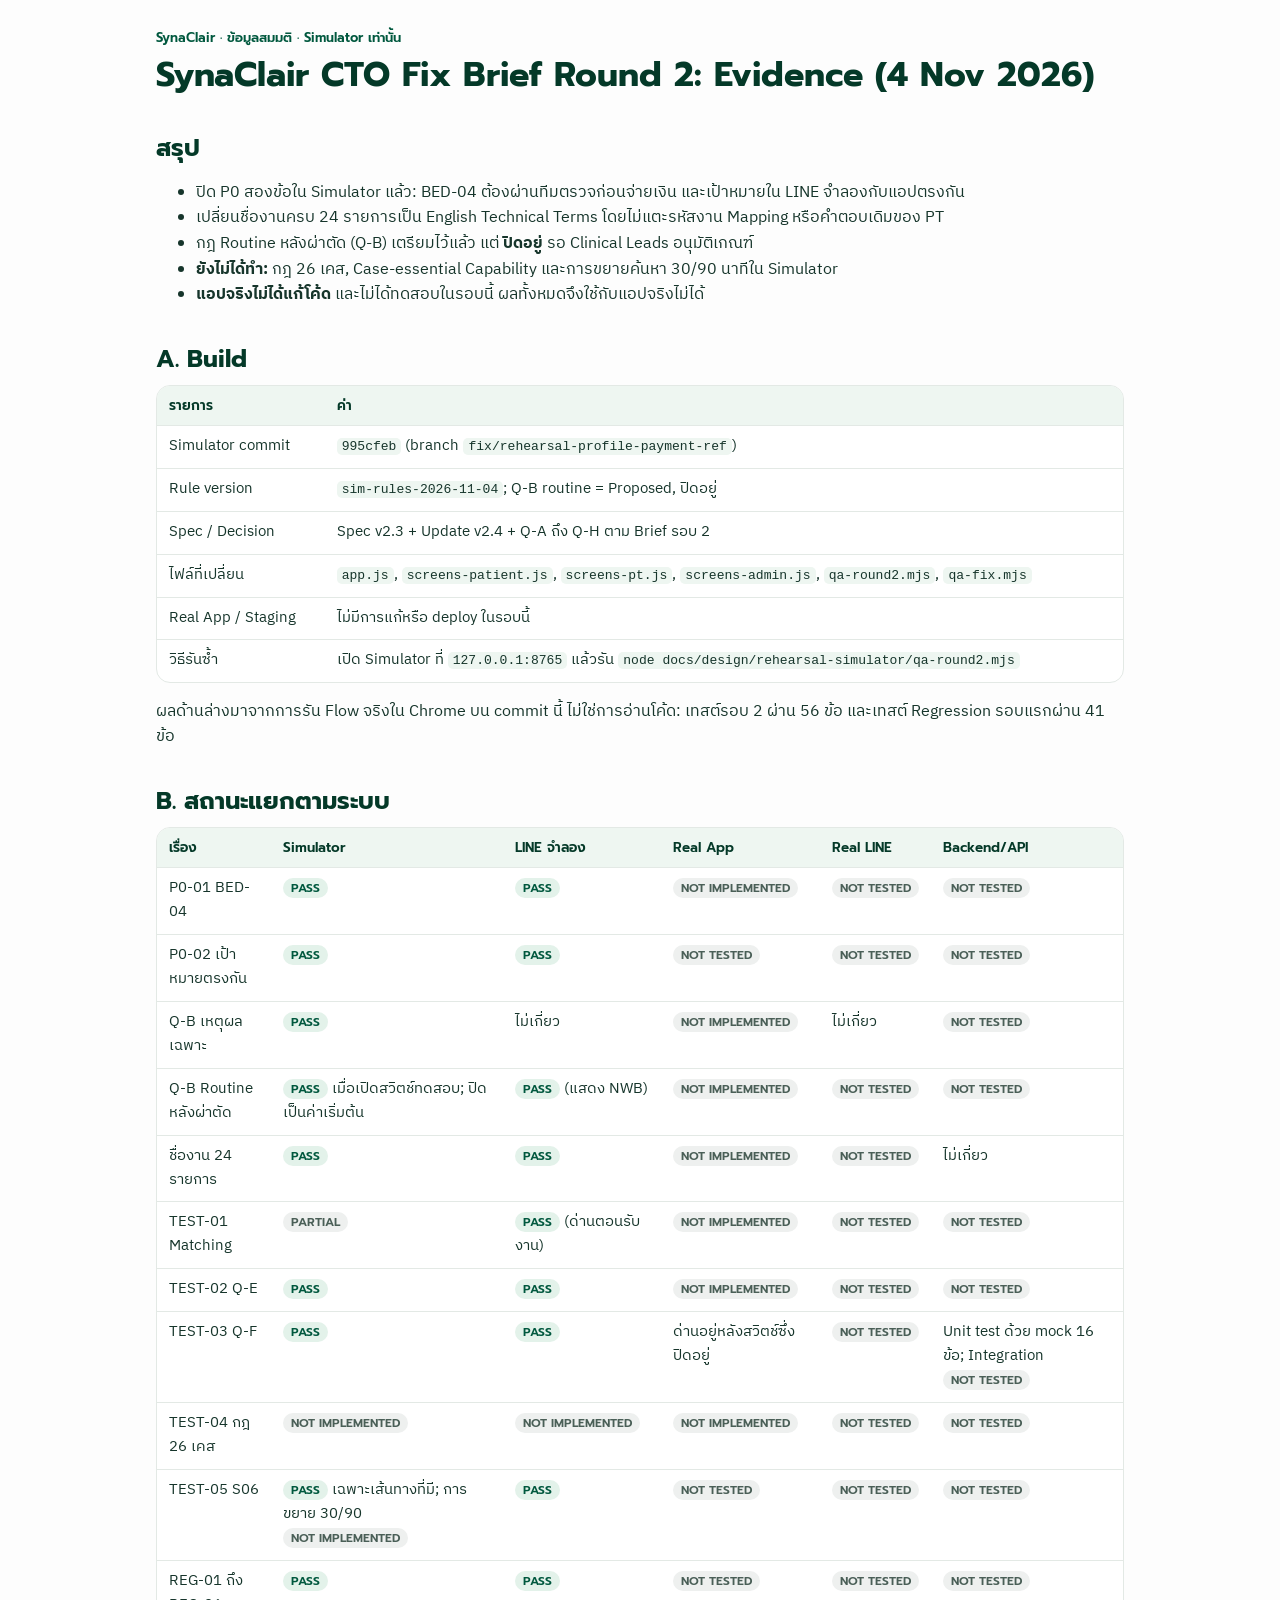
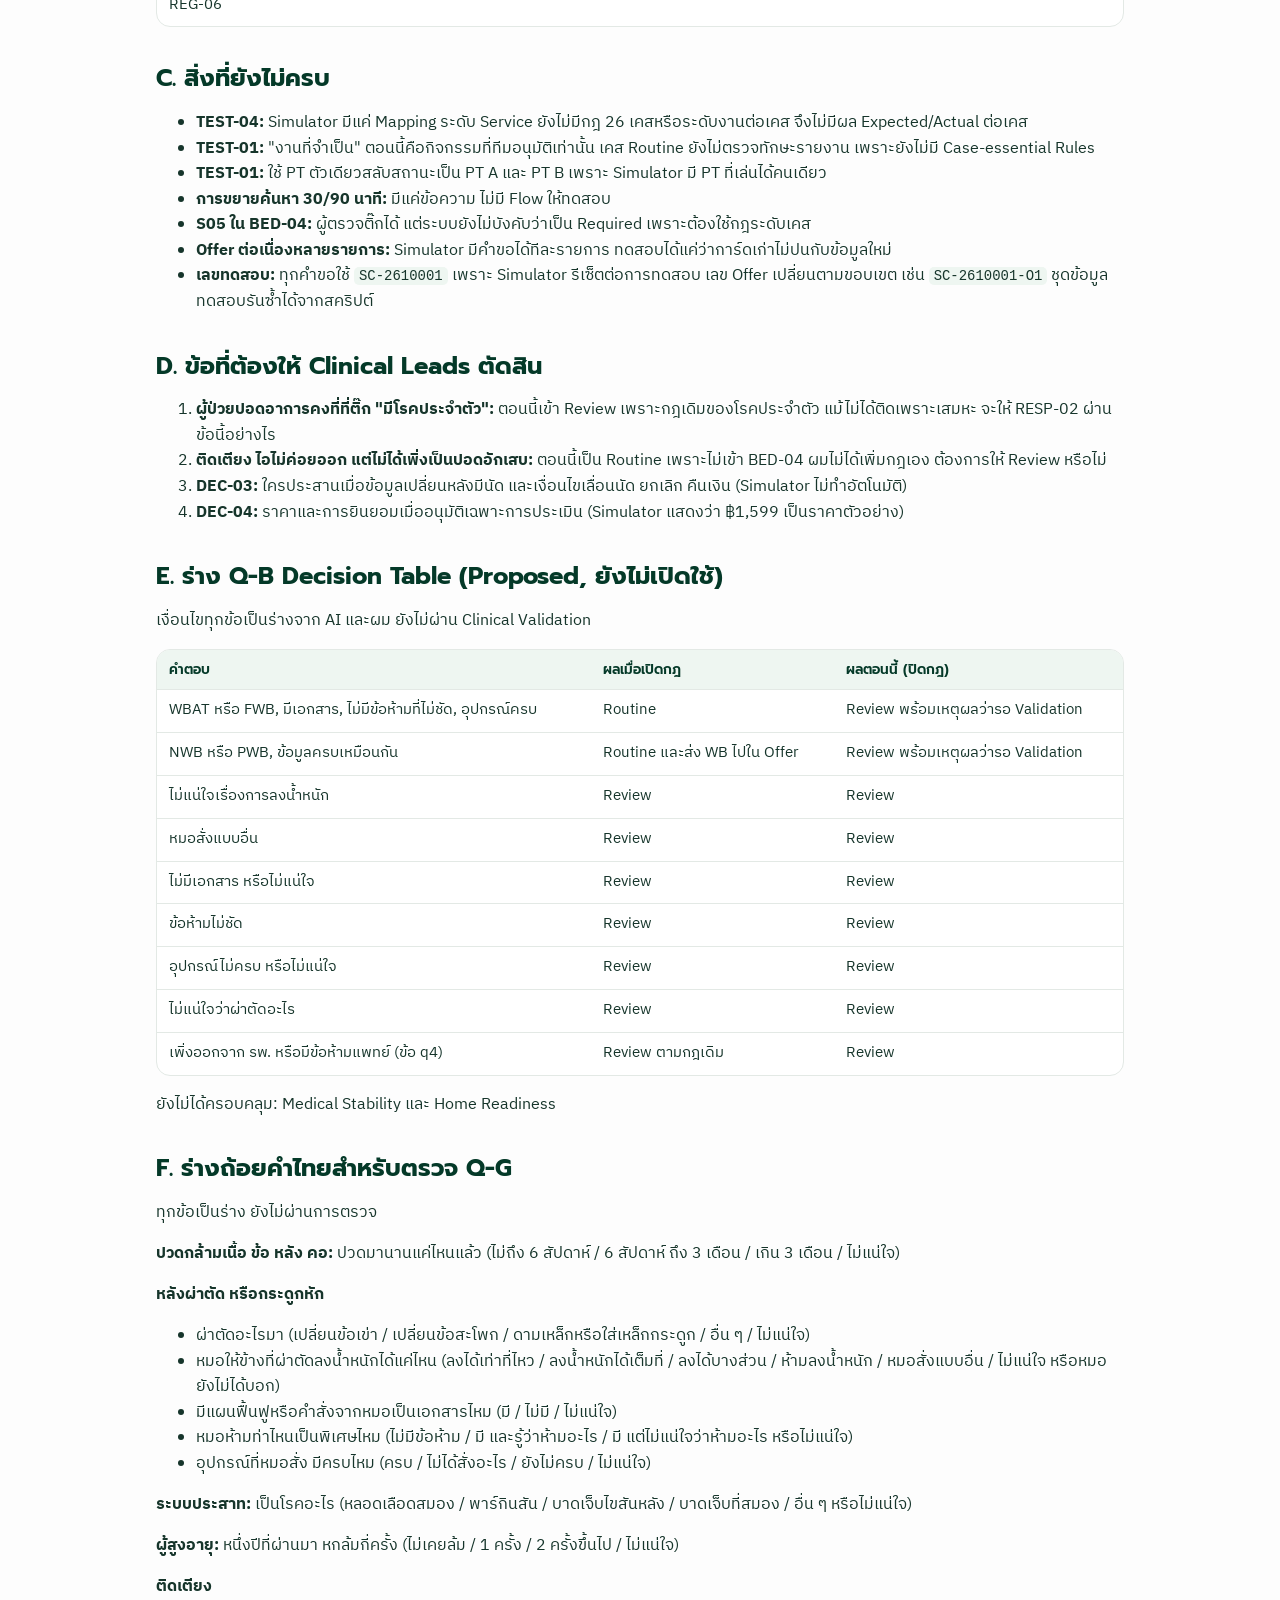
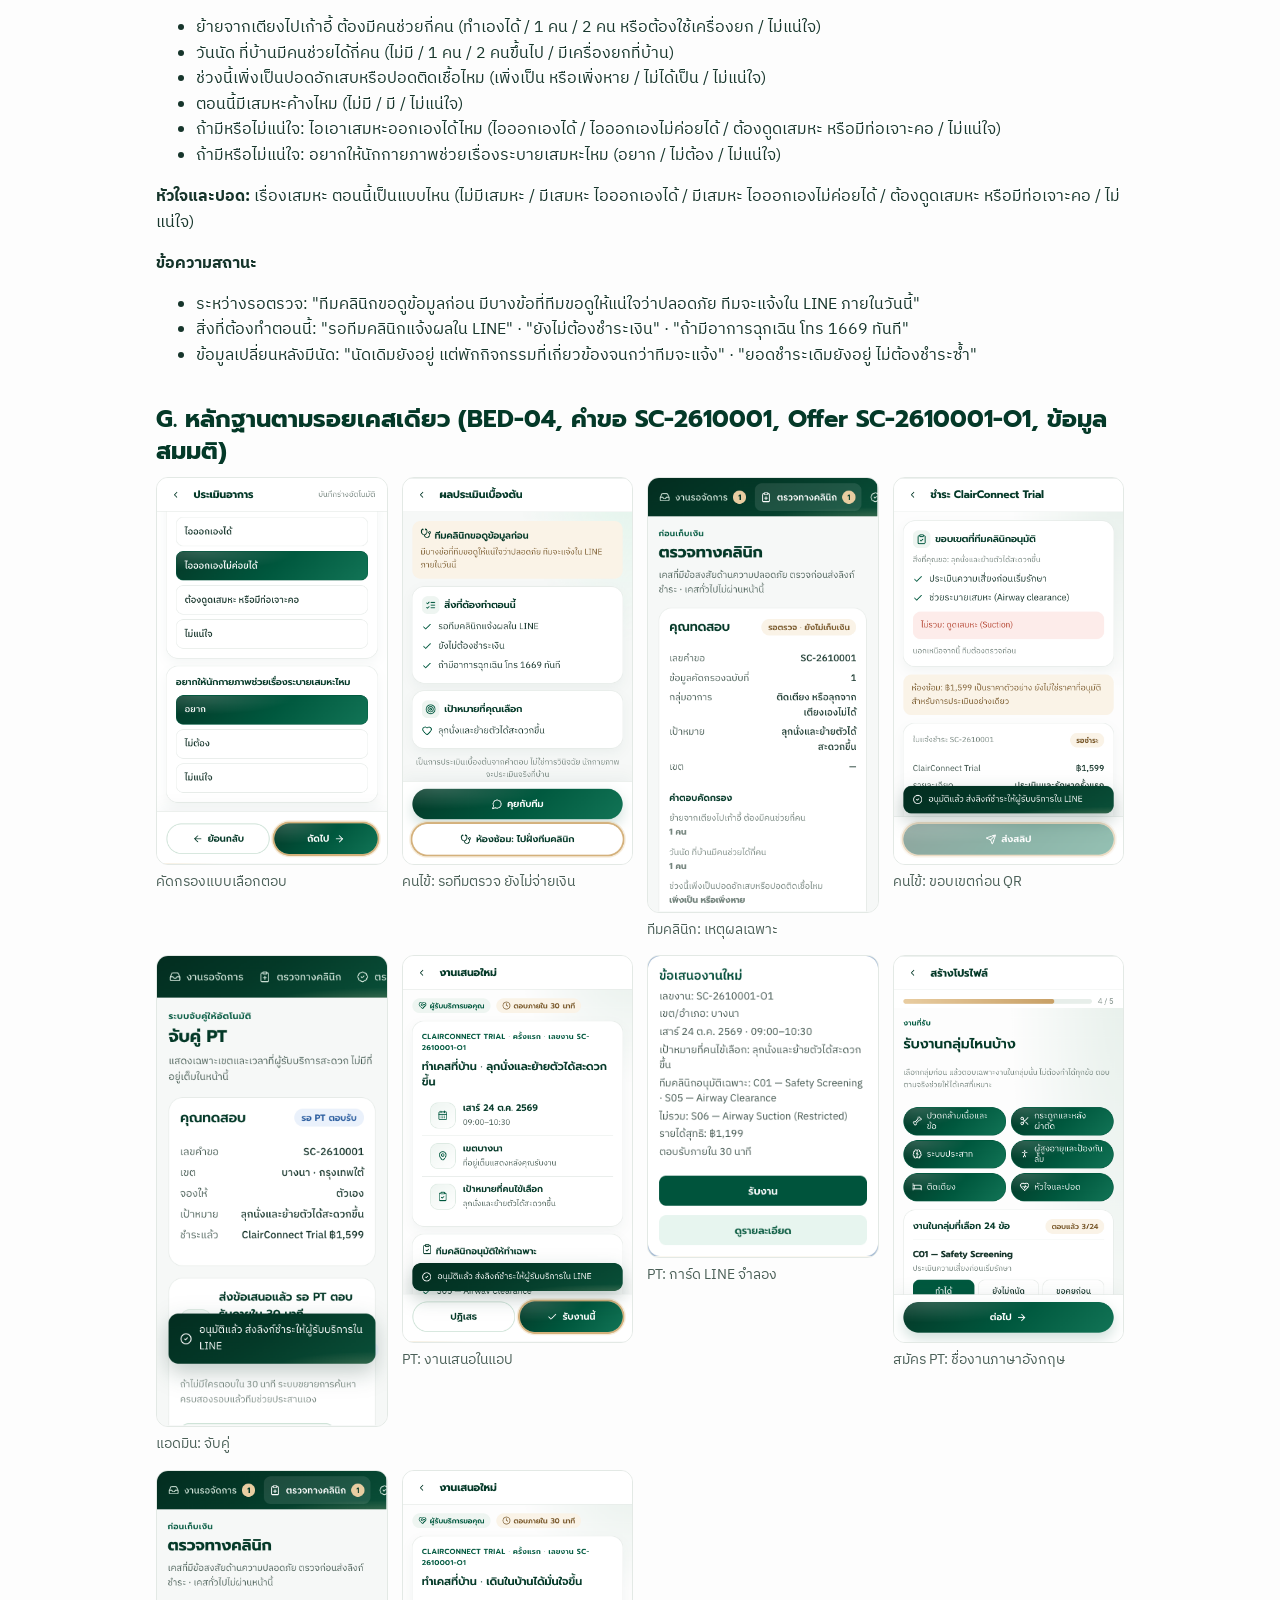
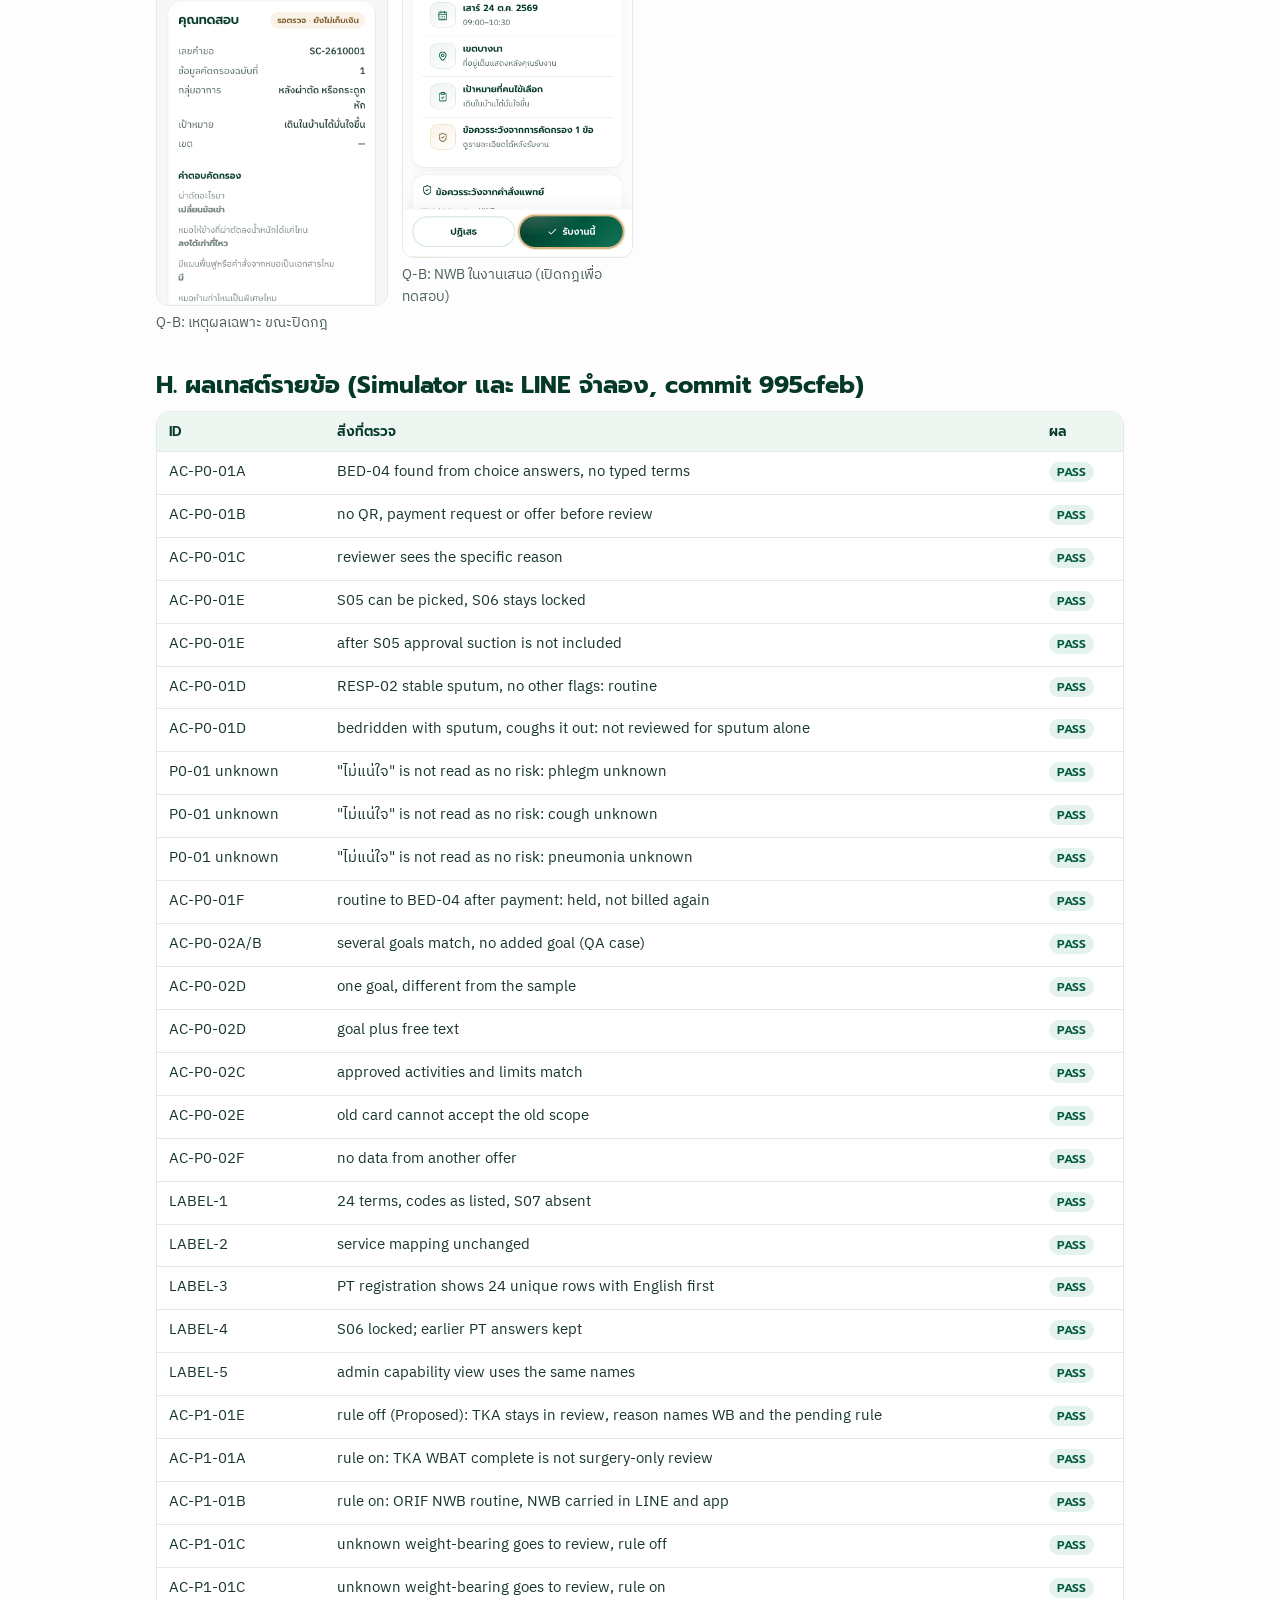
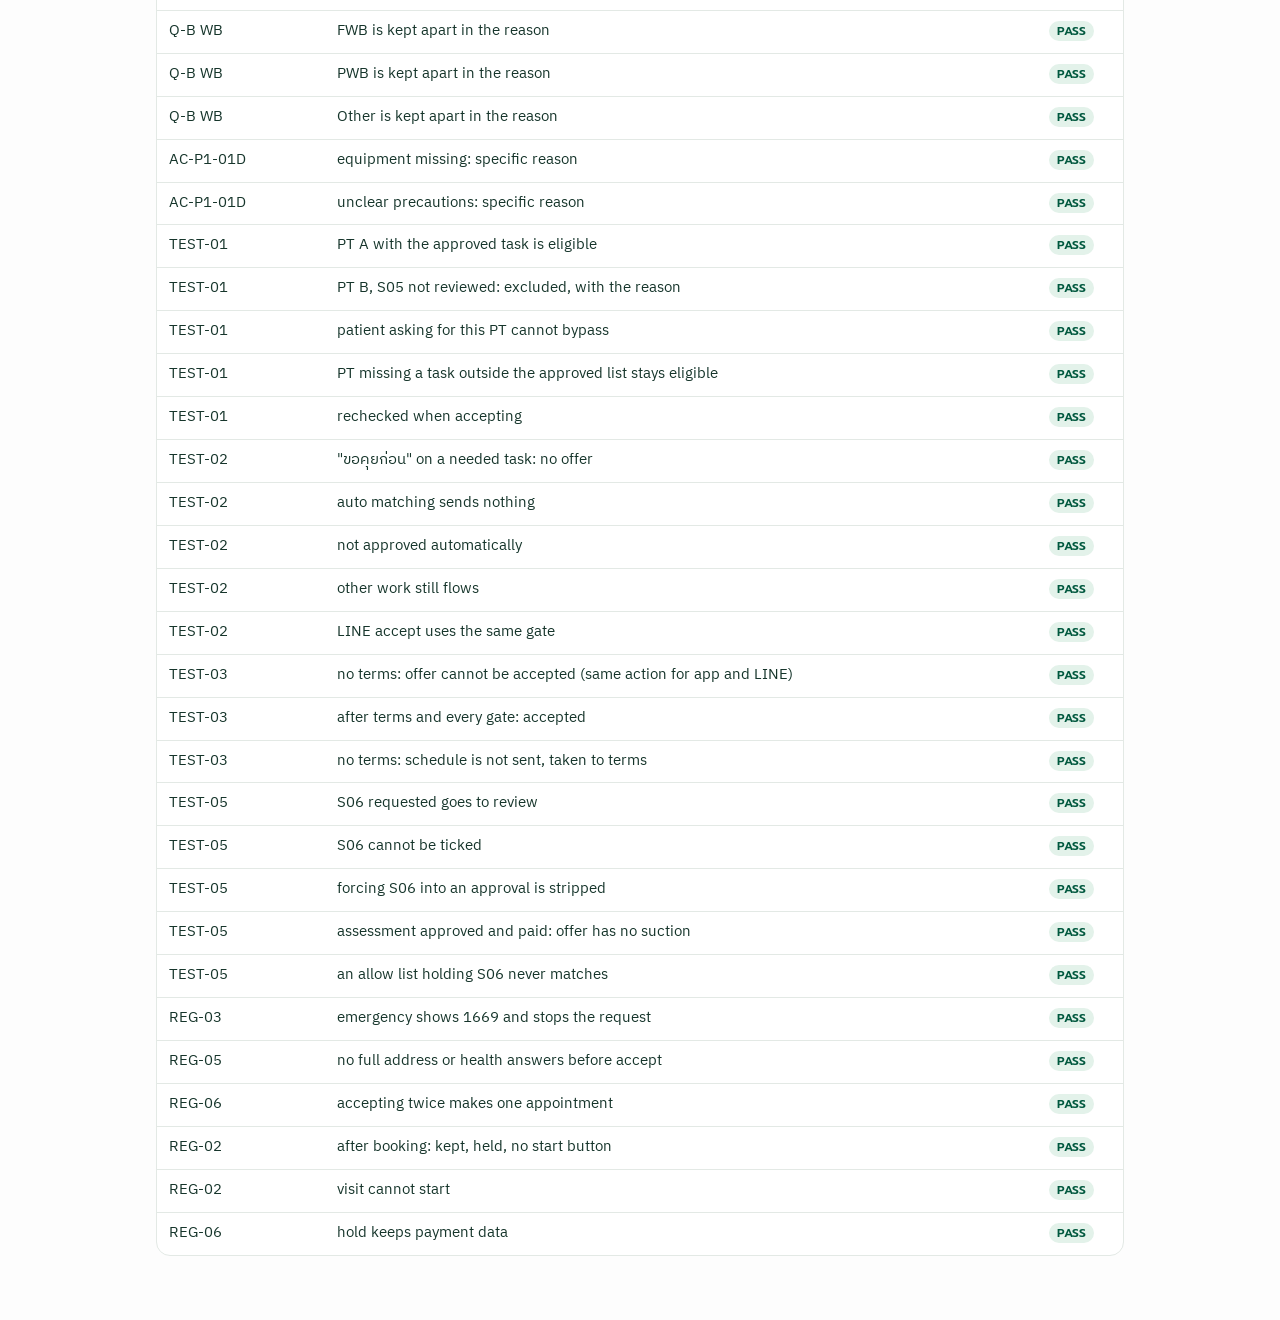
==== clinical-fix-round2-evidence-20261104.html @ daa5a485 "CTO Fix Brief round 2: BED-04 review before payment, one goal source for LINE and app, English clini" ====
<!doctype html><html lang="th"><head><meta charset="utf-8"><meta name="viewport" content="width=device-width,initial-scale=1"><meta name="robots" content="noindex,nofollow"><title>SynaClair Round 2 Evidence</title><link href="https://fonts.googleapis.com/css2?family=IBM+Plex+Sans+Thai:wght@400;500;600&family=Prompt:wght@500;600&display=swap" rel="stylesheet"><style>:root{--forest:#043928;--em:#00583e;--mint:#eef6f1;--ink:#16352b;--sub:#4a5f57;--line:#e3e9e5;--bg:#fdfdfd}*{box-sizing:border-box}body{margin:0;background:var(--bg);color:var(--ink);font:15.5px/1.65 'IBM Plex Sans Thai',system-ui,sans-serif}main{max-width:1000px;margin:0 auto;padding:28px 16px 64px}h1,h2{font-family:Prompt,'IBM Plex Sans Thai',sans-serif;color:var(--forest);line-height:1.3}h1{font-size:clamp(25px,4vw,34px);margin:6px 0 12px}h2{font-size:clamp(19px,2.6vw,24px);margin:36px 0 10px}.kick{font:600 13px Prompt,sans-serif;color:var(--em);margin:0}.wrap{overflow-x:auto;border:1px solid var(--line);border-radius:14px;background:#fff}.tbl{width:100%;border-collapse:collapse;font-size:14.5px}.tbl th{background:var(--mint);text-align:left;font:600 13.5px Prompt,sans-serif;color:var(--forest);padding:9px 12px;white-space:nowrap}.tbl td{padding:9px 12px;border-top:1px solid var(--line);vertical-align:top}.chip{display:inline-block;padding:1px 8px;border-radius:99px;font:600 12px Prompt,sans-serif;white-space:nowrap}.done{background:#e3f2ea;color:var(--em)}.no{background:#eef0ef;color:#4a5f57}code{background:var(--mint);padding:1px 5px;border-radius:5px;font-size:.9em;overflow-wrap:anywhere}.shots{display:grid;grid-template-columns:repeat(auto-fill,minmax(210px,1fr));gap:14px}figure{margin:0}figure img{width:100%;border:1px solid var(--line);border-radius:12px;display:block}figcaption{font-size:13.5px;color:var(--sub);margin-top:6px}</style></head><body><main><p class="kick">SynaClair · ข้อมูลสมมติ · Simulator เท่านั้น</p><h1>SynaClair CTO Fix Brief Round 2: Evidence (4 Nov 2026)</h1><h2>สรุป</h2><ul><li>ปิด P0 สองข้อใน Simulator แล้ว: BED-04 ต้องผ่านทีมตรวจก่อนจ่ายเงิน และเป้าหมายใน LINE จำลองกับแอปตรงกัน</li><li>เปลี่ยนชื่องานครบ 24 รายการเป็น English Technical Terms โดยไม่แตะรหัสงาน Mapping หรือคำตอบเดิมของ PT</li><li>กฎ Routine หลังผ่าตัด (Q-B) เตรียมไว้แล้ว แต่ <b>ปิดอยู่</b> รอ Clinical Leads อนุมัติเกณฑ์</li><li><b>ยังไม่ได้ทำ:</b> กฎ 26 เคส, Case-essential Capability และการขยายค้นหา 30/90 นาทีใน Simulator</li><li><b>แอปจริงไม่ได้แก้โค้ด</b> และไม่ได้ทดสอบในรอบนี้ ผลทั้งหมดจึงใช้กับแอปจริงไม่ได้</li></ul><h2>A. Build</h2><div class="wrap"><table class="tbl"><thead><tr><th>รายการ</th><th>ค่า</th></tr></thead><tbody><tr><td>Simulator commit</td><td><code>995cfeb</code> (branch <code>fix/rehearsal-profile-payment-ref</code>)</td></tr><tr><td>Rule version</td><td><code>sim-rules-2026-11-04</code>; Q-B routine = Proposed, ปิดอยู่</td></tr><tr><td>Spec / Decision</td><td>Spec v2.3 + Update v2.4 + Q-A ถึง Q-H ตาม Brief รอบ 2</td></tr><tr><td>ไฟล์ที่เปลี่ยน</td><td><code>app.js</code>, <code>screens-patient.js</code>, <code>screens-pt.js</code>, <code>screens-admin.js</code>, <code>qa-round2.mjs</code>, <code>qa-fix.mjs</code></td></tr><tr><td>Real App / Staging</td><td>ไม่มีการแก้หรือ deploy ในรอบนี้</td></tr><tr><td>วิธีรันซ้ำ</td><td>เปิด Simulator ที่ <code>127.0.0.1:8765</code> แล้วรัน <code>node docs/design/rehearsal-simulator/qa-round2.mjs</code></td></tr></tbody></table></div><p>ผลด้านล่างมาจากการรัน Flow จริงใน Chrome บน commit นี้ ไม่ใช่การอ่านโค้ด: เทสต์รอบ 2 ผ่าน 56 ข้อ และเทสต์ Regression รอบแรกผ่าน 41 ข้อ</p><h2>B. สถานะแยกตามระบบ</h2><div class="wrap"><table class="tbl"><thead><tr><th>เรื่อง</th><th>Simulator</th><th>LINE จำลอง</th><th>Real App</th><th>Real LINE</th><th>Backend/API</th></tr></thead><tbody><tr><td>P0-01 BED-04</td><td><span class="chip done">PASS</span></td><td><span class="chip done">PASS</span></td><td><span class="chip no">NOT IMPLEMENTED</span></td><td><span class="chip no">NOT TESTED</span></td><td><span class="chip no">NOT TESTED</span></td></tr><tr><td>P0-02 เป้าหมายตรงกัน</td><td><span class="chip done">PASS</span></td><td><span class="chip done">PASS</span></td><td><span class="chip no">NOT TESTED</span></td><td><span class="chip no">NOT TESTED</span></td><td><span class="chip no">NOT TESTED</span></td></tr><tr><td>Q-B เหตุผลเฉพาะ</td><td><span class="chip done">PASS</span></td><td>ไม่เกี่ยว</td><td><span class="chip no">NOT IMPLEMENTED</span></td><td>ไม่เกี่ยว</td><td><span class="chip no">NOT TESTED</span></td></tr><tr><td>Q-B Routine หลังผ่าตัด</td><td><span class="chip done">PASS</span> เมื่อเปิดสวิตช์ทดสอบ; ปิดเป็นค่าเริ่มต้น</td><td><span class="chip done">PASS</span> (แสดง NWB)</td><td><span class="chip no">NOT IMPLEMENTED</span></td><td><span class="chip no">NOT TESTED</span></td><td><span class="chip no">NOT TESTED</span></td></tr><tr><td>ชื่องาน 24 รายการ</td><td><span class="chip done">PASS</span></td><td><span class="chip done">PASS</span></td><td><span class="chip no">NOT IMPLEMENTED</span></td><td><span class="chip no">NOT TESTED</span></td><td>ไม่เกี่ยว</td></tr><tr><td>TEST-01 Matching</td><td><span class="chip no">PARTIAL</span></td><td><span class="chip done">PASS</span> (ด่านตอนรับงาน)</td><td><span class="chip no">NOT IMPLEMENTED</span></td><td><span class="chip no">NOT TESTED</span></td><td><span class="chip no">NOT TESTED</span></td></tr><tr><td>TEST-02 Q-E</td><td><span class="chip done">PASS</span></td><td><span class="chip done">PASS</span></td><td><span class="chip no">NOT IMPLEMENTED</span></td><td><span class="chip no">NOT TESTED</span></td><td><span class="chip no">NOT TESTED</span></td></tr><tr><td>TEST-03 Q-F</td><td><span class="chip done">PASS</span></td><td><span class="chip done">PASS</span></td><td>ด่านอยู่หลังสวิตช์ซึ่งปิดอยู่</td><td><span class="chip no">NOT TESTED</span></td><td>Unit test ด้วย mock 16 ข้อ; Integration <span class="chip no">NOT TESTED</span></td></tr><tr><td>TEST-04 กฎ 26 เคส</td><td><span class="chip no">NOT IMPLEMENTED</span></td><td><span class="chip no">NOT IMPLEMENTED</span></td><td><span class="chip no">NOT IMPLEMENTED</span></td><td><span class="chip no">NOT TESTED</span></td><td><span class="chip no">NOT TESTED</span></td></tr><tr><td>TEST-05 S06</td><td><span class="chip done">PASS</span> เฉพาะเส้นทางที่มี; การขยาย 30/90 <span class="chip no">NOT IMPLEMENTED</span></td><td><span class="chip done">PASS</span></td><td><span class="chip no">NOT TESTED</span></td><td><span class="chip no">NOT TESTED</span></td><td><span class="chip no">NOT TESTED</span></td></tr><tr><td>REG-01 ถึง REG-06</td><td><span class="chip done">PASS</span></td><td><span class="chip done">PASS</span></td><td><span class="chip no">NOT TESTED</span></td><td><span class="chip no">NOT TESTED</span></td><td><span class="chip no">NOT TESTED</span></td></tr></tbody></table></div><h2>C. สิ่งที่ยังไม่ครบ</h2><ul><li><b>TEST-04:</b> Simulator มีแค่ Mapping ระดับ Service ยังไม่มีกฎ 26 เคสหรือระดับงานต่อเคส จึงไม่มีผล Expected/Actual ต่อเคส</li><li><b>TEST-01:</b> "งานที่จำเป็น" ตอนนี้คือกิจกรรมที่ทีมอนุมัติเท่านั้น เคส Routine ยังไม่ตรวจทักษะรายงาน เพราะยังไม่มี Case-essential Rules</li><li><b>TEST-01:</b> ใช้ PT ตัวเดียวสลับสถานะเป็น PT A และ PT B เพราะ Simulator มี PT ที่เล่นได้คนเดียว</li><li><b>การขยายค้นหา 30/90 นาที:</b> มีแค่ข้อความ ไม่มี Flow ให้ทดสอบ</li><li><b>S05 ใน BED-04:</b> ผู้ตรวจติ๊กได้ แต่ระบบยังไม่บังคับว่าเป็น Required เพราะต้องใช้กฎระดับเคส</li><li><b>Offer ต่อเนื่องหลายรายการ:</b> Simulator มีคำขอได้ทีละรายการ ทดสอบได้แค่ว่าการ์ดเก่าไม่ปนกับข้อมูลใหม่</li><li><b>เลขทดสอบ:</b> ทุกคำขอใช้ <code>SC-2610001</code> เพราะ Simulator รีเซ็ตต่อการทดสอบ เลข Offer เปลี่ยนตามขอบเขต เช่น <code>SC-2610001-O1</code> ชุดข้อมูลทดสอบรันซ้ำได้จากสคริปต์</li></ul><h2>D. ข้อที่ต้องให้ Clinical Leads ตัดสิน</h2><ol><li><b>ผู้ป่วยปอดอาการคงที่ที่ติ๊ก "มีโรคประจำตัว":</b> ตอนนี้เข้า Review เพราะกฎเดิมของโรคประจำตัว แม้ไม่ได้ติดเพราะเสมหะ จะให้ RESP-02 ผ่านข้อนี้อย่างไร</li><li><b>ติดเตียง ไอไม่ค่อยออก แต่ไม่ได้เพิ่งเป็นปอดอักเสบ:</b> ตอนนี้เป็น Routine เพราะไม่เข้า BED-04 ผมไม่ได้เพิ่มกฎเอง ต้องการให้ Review หรือไม่</li><li><b>DEC-03:</b> ใครประสานเมื่อข้อมูลเปลี่ยนหลังมีนัด และเงื่อนไขเลื่อนนัด ยกเลิก คืนเงิน (Simulator ไม่ทำอัตโนมัติ)</li><li><b>DEC-04:</b> ราคาและการยินยอมเมื่ออนุมัติเฉพาะการประเมิน (Simulator แสดงว่า ฿1,599 เป็นราคาตัวอย่าง)</li></ol><h2>E. ร่าง Q-B Decision Table (Proposed, ยังไม่เปิดใช้)</h2><p>เงื่อนไขทุกข้อเป็นร่างจาก AI และผม ยังไม่ผ่าน Clinical Validation</p><div class="wrap"><table class="tbl"><thead><tr><th>คำตอบ</th><th>ผลเมื่อเปิดกฎ</th><th>ผลตอนนี้ (ปิดกฎ)</th></tr></thead><tbody><tr><td>WBAT หรือ FWB, มีเอกสาร, ไม่มีข้อห้ามที่ไม่ชัด, อุปกรณ์ครบ</td><td>Routine</td><td>Review พร้อมเหตุผลว่ารอ Validation</td></tr><tr><td>NWB หรือ PWB, ข้อมูลครบเหมือนกัน</td><td>Routine และส่ง WB ไปใน Offer</td><td>Review พร้อมเหตุผลว่ารอ Validation</td></tr><tr><td>ไม่แน่ใจเรื่องการลงน้ำหนัก</td><td>Review</td><td>Review</td></tr><tr><td>หมอสั่งแบบอื่น</td><td>Review</td><td>Review</td></tr><tr><td>ไม่มีเอกสาร หรือไม่แน่ใจ</td><td>Review</td><td>Review</td></tr><tr><td>ข้อห้ามไม่ชัด</td><td>Review</td><td>Review</td></tr><tr><td>อุปกรณ์ไม่ครบ หรือไม่แน่ใจ</td><td>Review</td><td>Review</td></tr><tr><td>ไม่แน่ใจว่าผ่าตัดอะไร</td><td>Review</td><td>Review</td></tr><tr><td>เพิ่งออกจาก รพ. หรือมีข้อห้ามแพทย์ (ข้อ q4)</td><td>Review ตามกฎเดิม</td><td>Review</td></tr></tbody></table></div><p>ยังไม่ได้ครอบคลุม: Medical Stability และ Home Readiness</p><h2>F. ร่างถ้อยคำไทยสำหรับตรวจ Q-G</h2><p>ทุกข้อเป็นร่าง ยังไม่ผ่านการตรวจ</p><p><b>ปวดกล้ามเนื้อ ข้อ หลัง คอ:</b> ปวดมานานแค่ไหนแล้ว (ไม่ถึง 6 สัปดาห์ / 6 สัปดาห์ ถึง 3 เดือน / เกิน 3 เดือน / ไม่แน่ใจ)</p><p><b>หลังผ่าตัด หรือกระดูกหัก</b></p><ul><li>ผ่าตัดอะไรมา (เปลี่ยนข้อเข่า / เปลี่ยนข้อสะโพก / ดามเหล็กหรือใส่เหล็กกระดูก / อื่น ๆ / ไม่แน่ใจ)</li><li>หมอให้ข้างที่ผ่าตัดลงน้ำหนักได้แค่ไหน (ลงได้เท่าที่ไหว / ลงน้ำหนักได้เต็มที่ / ลงได้บางส่วน / ห้ามลงน้ำหนัก / หมอสั่งแบบอื่น / ไม่แน่ใจ หรือหมอยังไม่ได้บอก)</li><li>มีแผนฟื้นฟูหรือคำสั่งจากหมอเป็นเอกสารไหม (มี / ไม่มี / ไม่แน่ใจ)</li><li>หมอห้ามท่าไหนเป็นพิเศษไหม (ไม่มีข้อห้าม / มี และรู้ว่าห้ามอะไร / มี แต่ไม่แน่ใจว่าห้ามอะไร หรือไม่แน่ใจ)</li><li>อุปกรณ์ที่หมอสั่ง มีครบไหม (ครบ / ไม่ได้สั่งอะไร / ยังไม่ครบ / ไม่แน่ใจ)</li></ul><p><b>ระบบประสาท:</b> เป็นโรคอะไร (หลอดเลือดสมอง / พาร์กินสัน / บาดเจ็บไขสันหลัง / บาดเจ็บที่สมอง / อื่น ๆ หรือไม่แน่ใจ)</p><p><b>ผู้สูงอายุ:</b> หนึ่งปีที่ผ่านมา หกล้มกี่ครั้ง (ไม่เคยล้ม / 1 ครั้ง / 2 ครั้งขึ้นไป / ไม่แน่ใจ)</p><p><b>ติดเตียง</b></p><ul><li>ย้ายจากเตียงไปเก้าอี้ ต้องมีคนช่วยกี่คน (ทำเองได้ / 1 คน / 2 คน หรือต้องใช้เครื่องยก / ไม่แน่ใจ)</li><li>วันนัด ที่บ้านมีคนช่วยได้กี่คน (ไม่มี / 1 คน / 2 คนขึ้นไป / มีเครื่องยกที่บ้าน)</li><li>ช่วงนี้เพิ่งเป็นปอดอักเสบหรือปอดติดเชื้อไหม (เพิ่งเป็น หรือเพิ่งหาย / ไม่ได้เป็น / ไม่แน่ใจ)</li><li>ตอนนี้มีเสมหะค้างไหม (ไม่มี / มี / ไม่แน่ใจ)</li><li>ถ้ามีหรือไม่แน่ใจ: ไอเอาเสมหะออกเองได้ไหม (ไอออกเองได้ / ไอออกเองไม่ค่อยได้ / ต้องดูดเสมหะ หรือมีท่อเจาะคอ / ไม่แน่ใจ)</li><li>ถ้ามีหรือไม่แน่ใจ: อยากให้นักกายภาพช่วยเรื่องระบายเสมหะไหม (อยาก / ไม่ต้อง / ไม่แน่ใจ)</li></ul><p><b>หัวใจและปอด:</b> เรื่องเสมหะ ตอนนี้เป็นแบบไหน (ไม่มีเสมหะ / มีเสมหะ ไอออกเองได้ / มีเสมหะ ไอออกเองไม่ค่อยได้ / ต้องดูดเสมหะ หรือมีท่อเจาะคอ / ไม่แน่ใจ)</p><p><b>ข้อความสถานะ</b></p><ul><li>ระหว่างรอตรวจ: "ทีมคลินิกขอดูข้อมูลก่อน มีบางข้อที่ทีมขอดูให้แน่ใจว่าปลอดภัย ทีมจะแจ้งใน LINE ภายในวันนี้"</li><li>สิ่งที่ต้องทำตอนนี้: "รอทีมคลินิกแจ้งผลใน LINE" · "ยังไม่ต้องชำระเงิน" · "ถ้ามีอาการฉุกเฉิน โทร 1669 ทันที"</li><li>ข้อมูลเปลี่ยนหลังมีนัด: "นัดเดิมยังอยู่ แต่พักกิจกรรมที่เกี่ยวข้องจนกว่าทีมจะแจ้ง" · "ยอดชำระเดิมยังอยู่ ไม่ต้องชำระซ้ำ"</li></ul><h2>G. หลักฐานตามรอยเคสเดียว (BED-04, คำขอ SC-2610001, Offer SC-2610001-O1, ข้อมูลสมมติ)</h2><div class="shots"><figure><img loading="lazy" src="evidence-round2/01-bed04-screening.png" alt="คัดกรองแบบเลือกตอบ"><figcaption>คัดกรองแบบเลือกตอบ</figcaption></figure><figure><img loading="lazy" src="evidence-round2/02-bed04-result-hold.png" alt="คนไข้: รอทีมตรวจ ยังไม่จ่ายเงิน"><figcaption>คนไข้: รอทีมตรวจ ยังไม่จ่ายเงิน</figcaption></figure><figure><img loading="lazy" src="evidence-round2/03-bed04-clinical-review.png" alt="ทีมคลินิก: เหตุผลเฉพาะ"><figcaption>ทีมคลินิก: เหตุผลเฉพาะ</figcaption></figure><figure><img loading="lazy" src="evidence-round2/04-bed04-scope-before-qr.png" alt="คนไข้: ขอบเขตก่อน QR"><figcaption>คนไข้: ขอบเขตก่อน QR</figcaption></figure><figure><img loading="lazy" src="evidence-round2/05-bed04-admin-match.png" alt="แอดมิน: จับคู่"><figcaption>แอดมิน: จับคู่</figcaption></figure><figure><img loading="lazy" src="evidence-round2/06-bed04-pt-offer.png" alt="PT: งานเสนอในแอป"><figcaption>PT: งานเสนอในแอป</figcaption></figure><figure><img loading="lazy" src="evidence-round2/07-bed04-line-card.png" alt="PT: การ์ด LINE จำลอง"><figcaption>PT: การ์ด LINE จำลอง</figcaption></figure><figure><img loading="lazy" src="evidence-round2/09-pt-registration-labels.png" alt="สมัคร PT: ชื่องานภาษาอังกฤษ"><figcaption>สมัคร PT: ชื่องานภาษาอังกฤษ</figcaption></figure><figure><img loading="lazy" src="evidence-round2/10-postop-reason-rule-off.png" alt="Q-B: เหตุผลเฉพาะ ขณะปิดกฎ"><figcaption>Q-B: เหตุผลเฉพาะ ขณะปิดกฎ</figcaption></figure><figure><img loading="lazy" src="evidence-round2/11-postop-nwb-offer.png" alt="Q-B: NWB ในงานเสนอ (เปิดกฎเพื่อทดสอบ)"><figcaption>Q-B: NWB ในงานเสนอ (เปิดกฎเพื่อทดสอบ)</figcaption></figure></div><h2>H. ผลเทสต์รายข้อ (Simulator และ LINE จำลอง, commit 995cfeb)</h2><div class="wrap"><table class="tbl"><thead><tr><th>ID</th><th>สิ่งที่ตรวจ</th><th>ผล</th></tr></thead><tbody><tr><td>AC-P0-01A</td><td>BED-04 found from choice answers, no typed terms</td><td><span class="chip done">PASS</span></td></tr><tr><td>AC-P0-01B</td><td>no QR, payment request or offer before review</td><td><span class="chip done">PASS</span></td></tr><tr><td>AC-P0-01C</td><td>reviewer sees the specific reason</td><td><span class="chip done">PASS</span></td></tr><tr><td>AC-P0-01E</td><td>S05 can be picked, S06 stays locked</td><td><span class="chip done">PASS</span></td></tr><tr><td>AC-P0-01E</td><td>after S05 approval suction is not included</td><td><span class="chip done">PASS</span></td></tr><tr><td>AC-P0-01D</td><td>RESP-02 stable sputum, no other flags: routine</td><td><span class="chip done">PASS</span></td></tr><tr><td>AC-P0-01D</td><td>bedridden with sputum, coughs it out: not reviewed for sputum alone</td><td><span class="chip done">PASS</span></td></tr><tr><td>P0-01 unknown</td><td>"ไม่แน่ใจ" is not read as no risk: phlegm unknown</td><td><span class="chip done">PASS</span></td></tr><tr><td>P0-01 unknown</td><td>"ไม่แน่ใจ" is not read as no risk: cough unknown</td><td><span class="chip done">PASS</span></td></tr><tr><td>P0-01 unknown</td><td>"ไม่แน่ใจ" is not read as no risk: pneumonia unknown</td><td><span class="chip done">PASS</span></td></tr><tr><td>AC-P0-01F</td><td>routine to BED-04 after payment: held, not billed again</td><td><span class="chip done">PASS</span></td></tr><tr><td>AC-P0-02A/B</td><td>several goals match, no added goal (QA case)</td><td><span class="chip done">PASS</span></td></tr><tr><td>AC-P0-02D</td><td>one goal, different from the sample</td><td><span class="chip done">PASS</span></td></tr><tr><td>AC-P0-02D</td><td>goal plus free text</td><td><span class="chip done">PASS</span></td></tr><tr><td>AC-P0-02C</td><td>approved activities and limits match</td><td><span class="chip done">PASS</span></td></tr><tr><td>AC-P0-02E</td><td>old card cannot accept the old scope</td><td><span class="chip done">PASS</span></td></tr><tr><td>AC-P0-02F</td><td>no data from another offer</td><td><span class="chip done">PASS</span></td></tr><tr><td>LABEL-1</td><td>24 terms, codes as listed, S07 absent</td><td><span class="chip done">PASS</span></td></tr><tr><td>LABEL-2</td><td>service mapping unchanged</td><td><span class="chip done">PASS</span></td></tr><tr><td>LABEL-3</td><td>PT registration shows 24 unique rows with English first</td><td><span class="chip done">PASS</span></td></tr><tr><td>LABEL-4</td><td>S06 locked; earlier PT answers kept</td><td><span class="chip done">PASS</span></td></tr><tr><td>LABEL-5</td><td>admin capability view uses the same names</td><td><span class="chip done">PASS</span></td></tr><tr><td>AC-P1-01E</td><td>rule off (Proposed): TKA stays in review, reason names WB and the pending rule</td><td><span class="chip done">PASS</span></td></tr><tr><td>AC-P1-01A</td><td>rule on: TKA WBAT complete is not surgery-only review</td><td><span class="chip done">PASS</span></td></tr><tr><td>AC-P1-01B</td><td>rule on: ORIF NWB routine, NWB carried in LINE and app</td><td><span class="chip done">PASS</span></td></tr><tr><td>AC-P1-01C</td><td>unknown weight-bearing goes to review, rule off</td><td><span class="chip done">PASS</span></td></tr><tr><td>AC-P1-01C</td><td>unknown weight-bearing goes to review, rule on</td><td><span class="chip done">PASS</span></td></tr><tr><td>Q-B WB</td><td>FWB is kept apart in the reason</td><td><span class="chip done">PASS</span></td></tr><tr><td>Q-B WB</td><td>PWB is kept apart in the reason</td><td><span class="chip done">PASS</span></td></tr><tr><td>Q-B WB</td><td>Other is kept apart in the reason</td><td><span class="chip done">PASS</span></td></tr><tr><td>AC-P1-01D</td><td>equipment missing: specific reason</td><td><span class="chip done">PASS</span></td></tr><tr><td>AC-P1-01D</td><td>unclear precautions: specific reason</td><td><span class="chip done">PASS</span></td></tr><tr><td>TEST-01</td><td>PT A with the approved task is eligible</td><td><span class="chip done">PASS</span></td></tr><tr><td>TEST-01</td><td>PT B, S05 not reviewed: excluded, with the reason</td><td><span class="chip done">PASS</span></td></tr><tr><td>TEST-01</td><td>patient asking for this PT cannot bypass</td><td><span class="chip done">PASS</span></td></tr><tr><td>TEST-01</td><td>PT missing a task outside the approved list stays eligible</td><td><span class="chip done">PASS</span></td></tr><tr><td>TEST-01</td><td>rechecked when accepting</td><td><span class="chip done">PASS</span></td></tr><tr><td>TEST-02</td><td>"ขอคุยก่อน" on a needed task: no offer</td><td><span class="chip done">PASS</span></td></tr><tr><td>TEST-02</td><td>auto matching sends nothing</td><td><span class="chip done">PASS</span></td></tr><tr><td>TEST-02</td><td>not approved automatically</td><td><span class="chip done">PASS</span></td></tr><tr><td>TEST-02</td><td>other work still flows</td><td><span class="chip done">PASS</span></td></tr><tr><td>TEST-02</td><td>LINE accept uses the same gate</td><td><span class="chip done">PASS</span></td></tr><tr><td>TEST-03</td><td>no terms: offer cannot be accepted (same action for app and LINE)</td><td><span class="chip done">PASS</span></td></tr><tr><td>TEST-03</td><td>after terms and every gate: accepted</td><td><span class="chip done">PASS</span></td></tr><tr><td>TEST-03</td><td>no terms: schedule is not sent, taken to terms</td><td><span class="chip done">PASS</span></td></tr><tr><td>TEST-05</td><td>S06 requested goes to review</td><td><span class="chip done">PASS</span></td></tr><tr><td>TEST-05</td><td>S06 cannot be ticked</td><td><span class="chip done">PASS</span></td></tr><tr><td>TEST-05</td><td>forcing S06 into an approval is stripped</td><td><span class="chip done">PASS</span></td></tr><tr><td>TEST-05</td><td>assessment approved and paid: offer has no suction</td><td><span class="chip done">PASS</span></td></tr><tr><td>TEST-05</td><td>an allow list holding S06 never matches</td><td><span class="chip done">PASS</span></td></tr><tr><td>REG-03</td><td>emergency shows 1669 and stops the request</td><td><span class="chip done">PASS</span></td></tr><tr><td>REG-05</td><td>no full address or health answers before accept</td><td><span class="chip done">PASS</span></td></tr><tr><td>REG-06</td><td>accepting twice makes one appointment</td><td><span class="chip done">PASS</span></td></tr><tr><td>REG-02</td><td>after booking: kept, held, no start button</td><td><span class="chip done">PASS</span></td></tr><tr><td>REG-02</td><td>visit cannot start</td><td><span class="chip done">PASS</span></td></tr><tr><td>REG-06</td><td>hold keeps payment data</td><td><span class="chip done">PASS</span></td></tr></tbody></table></div></main></body></html>
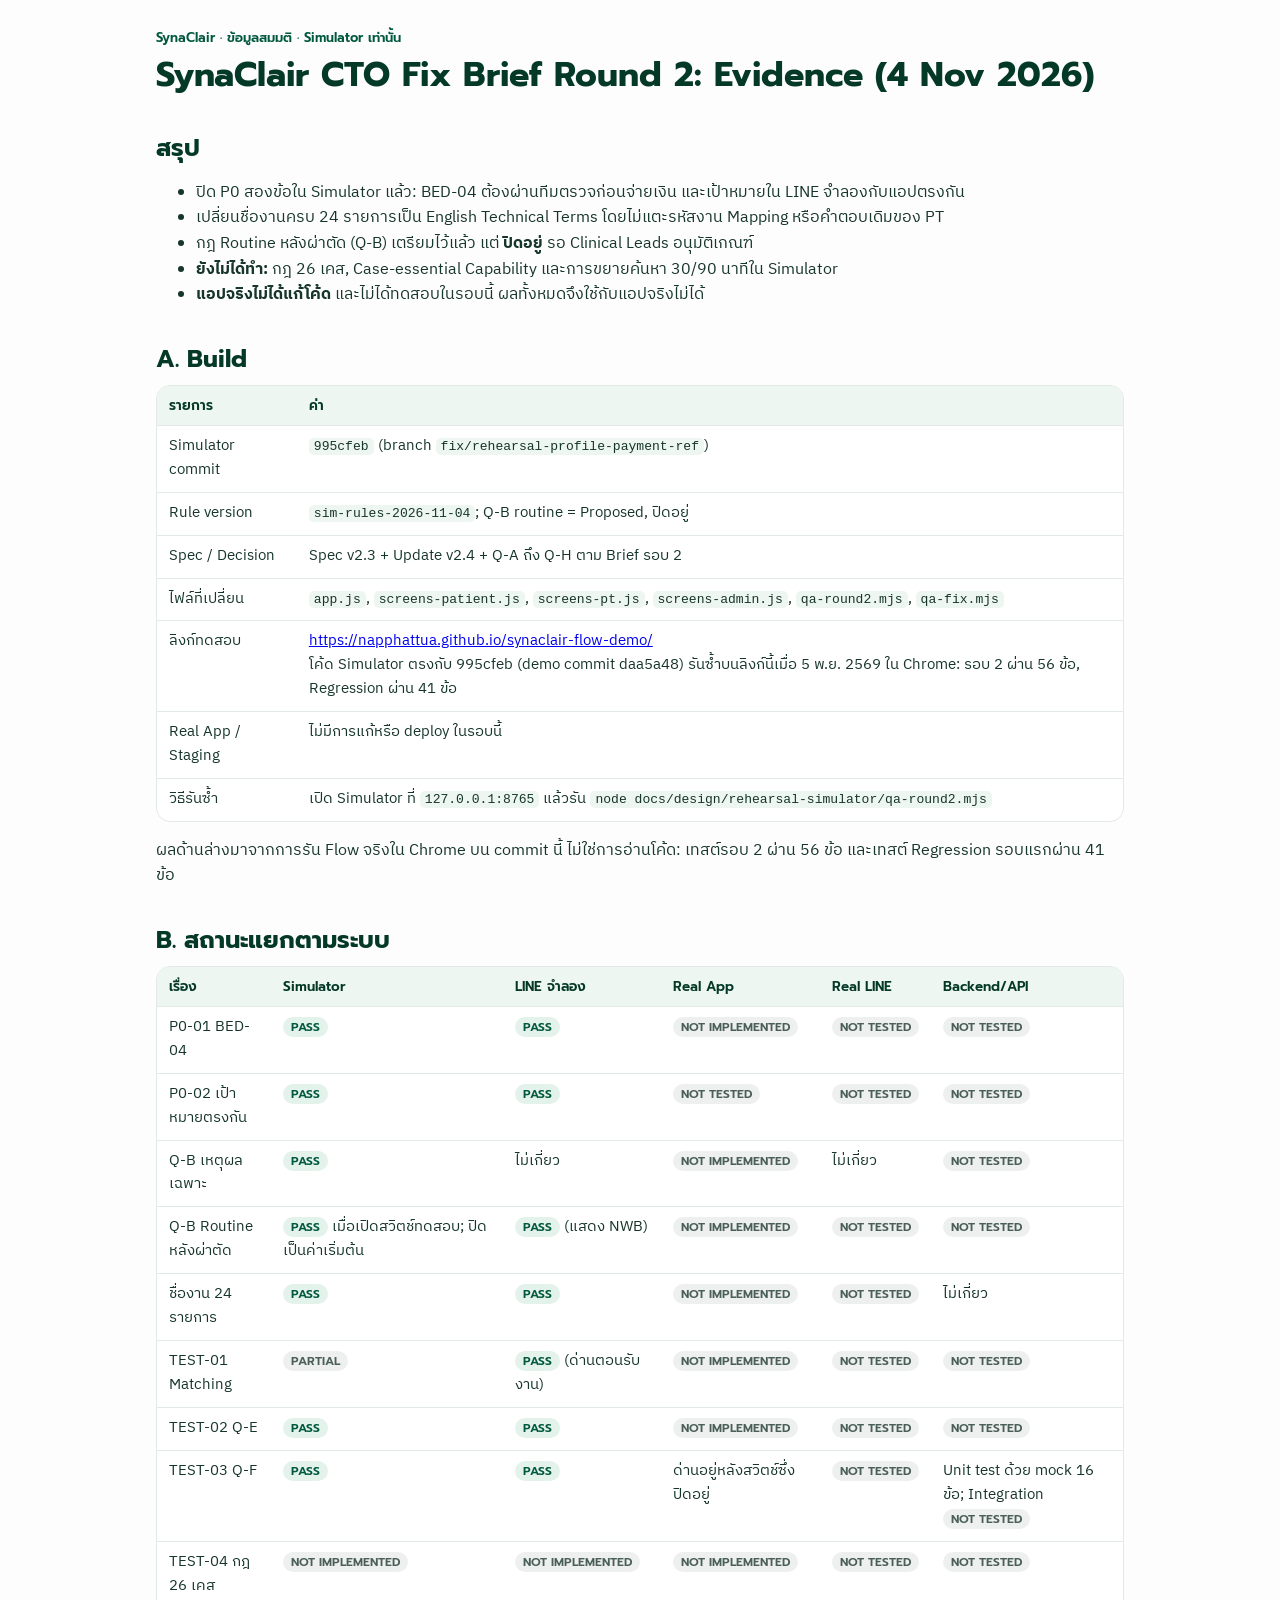
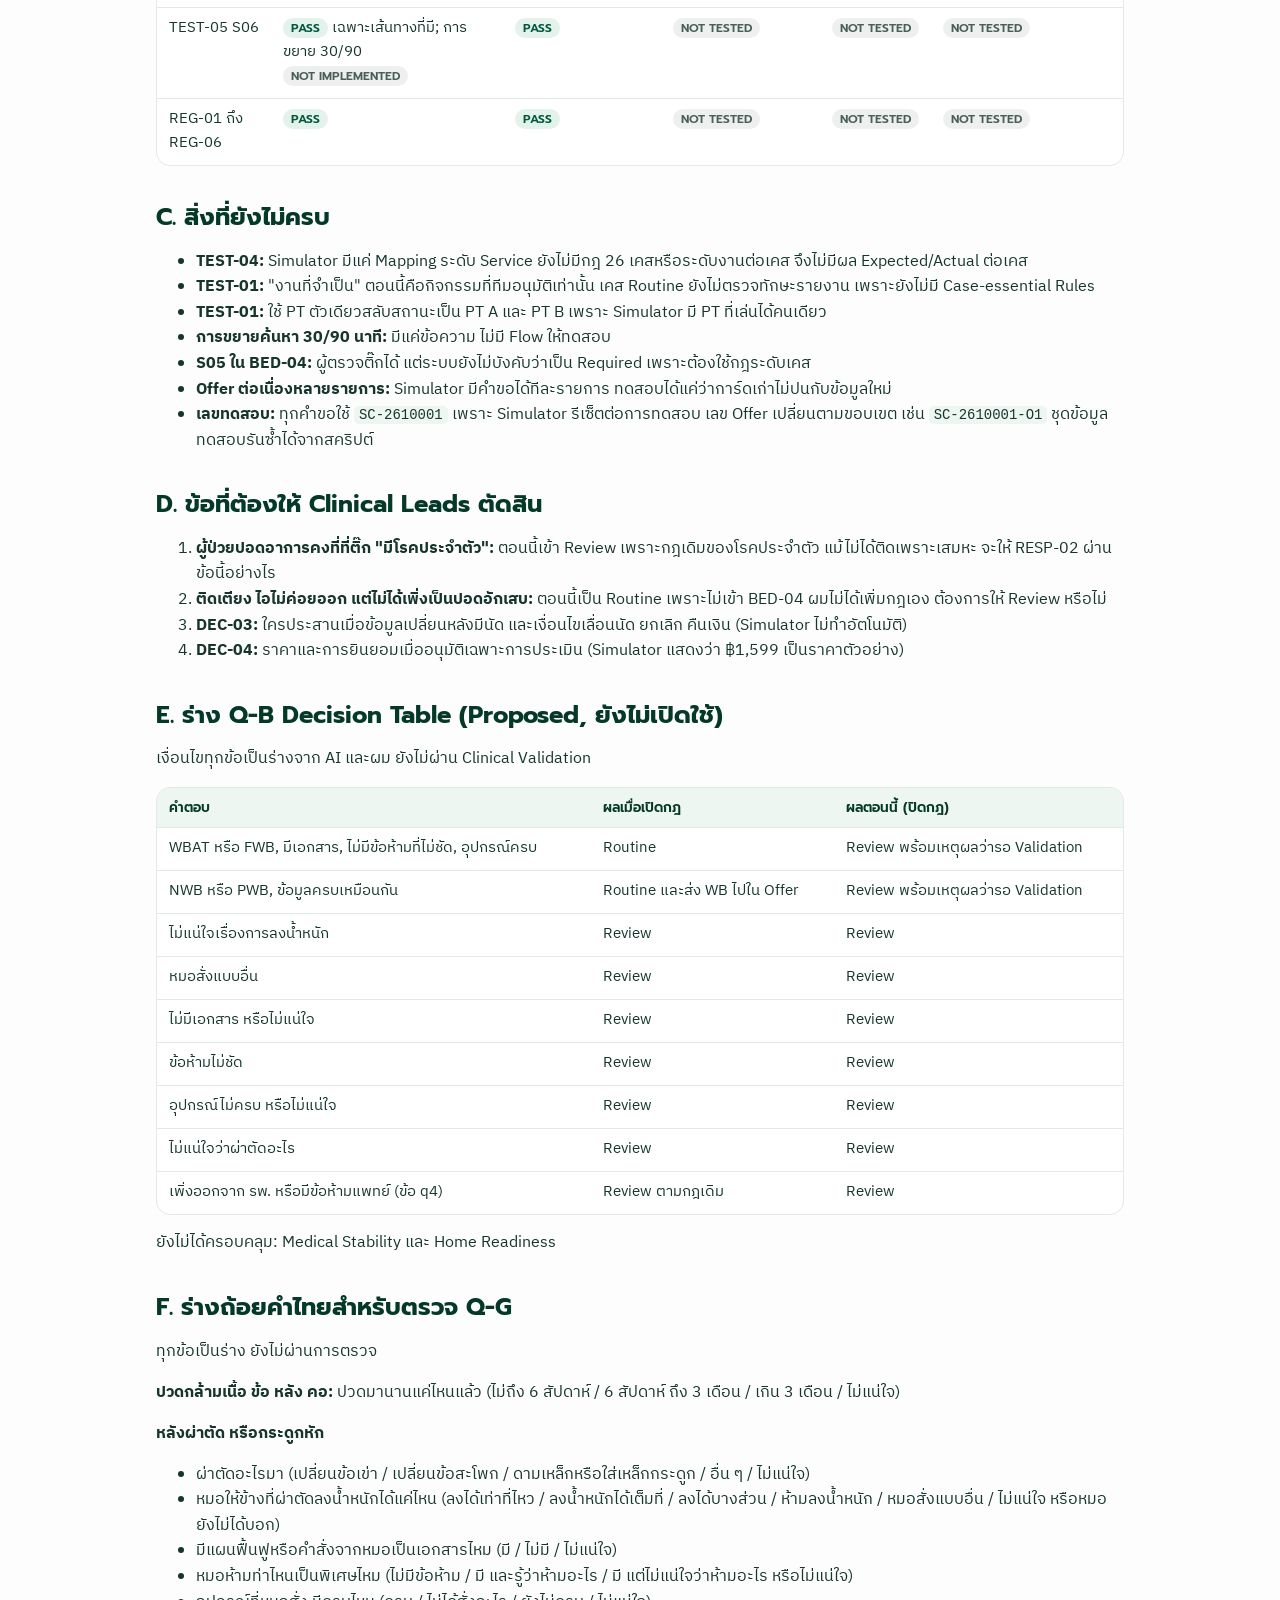
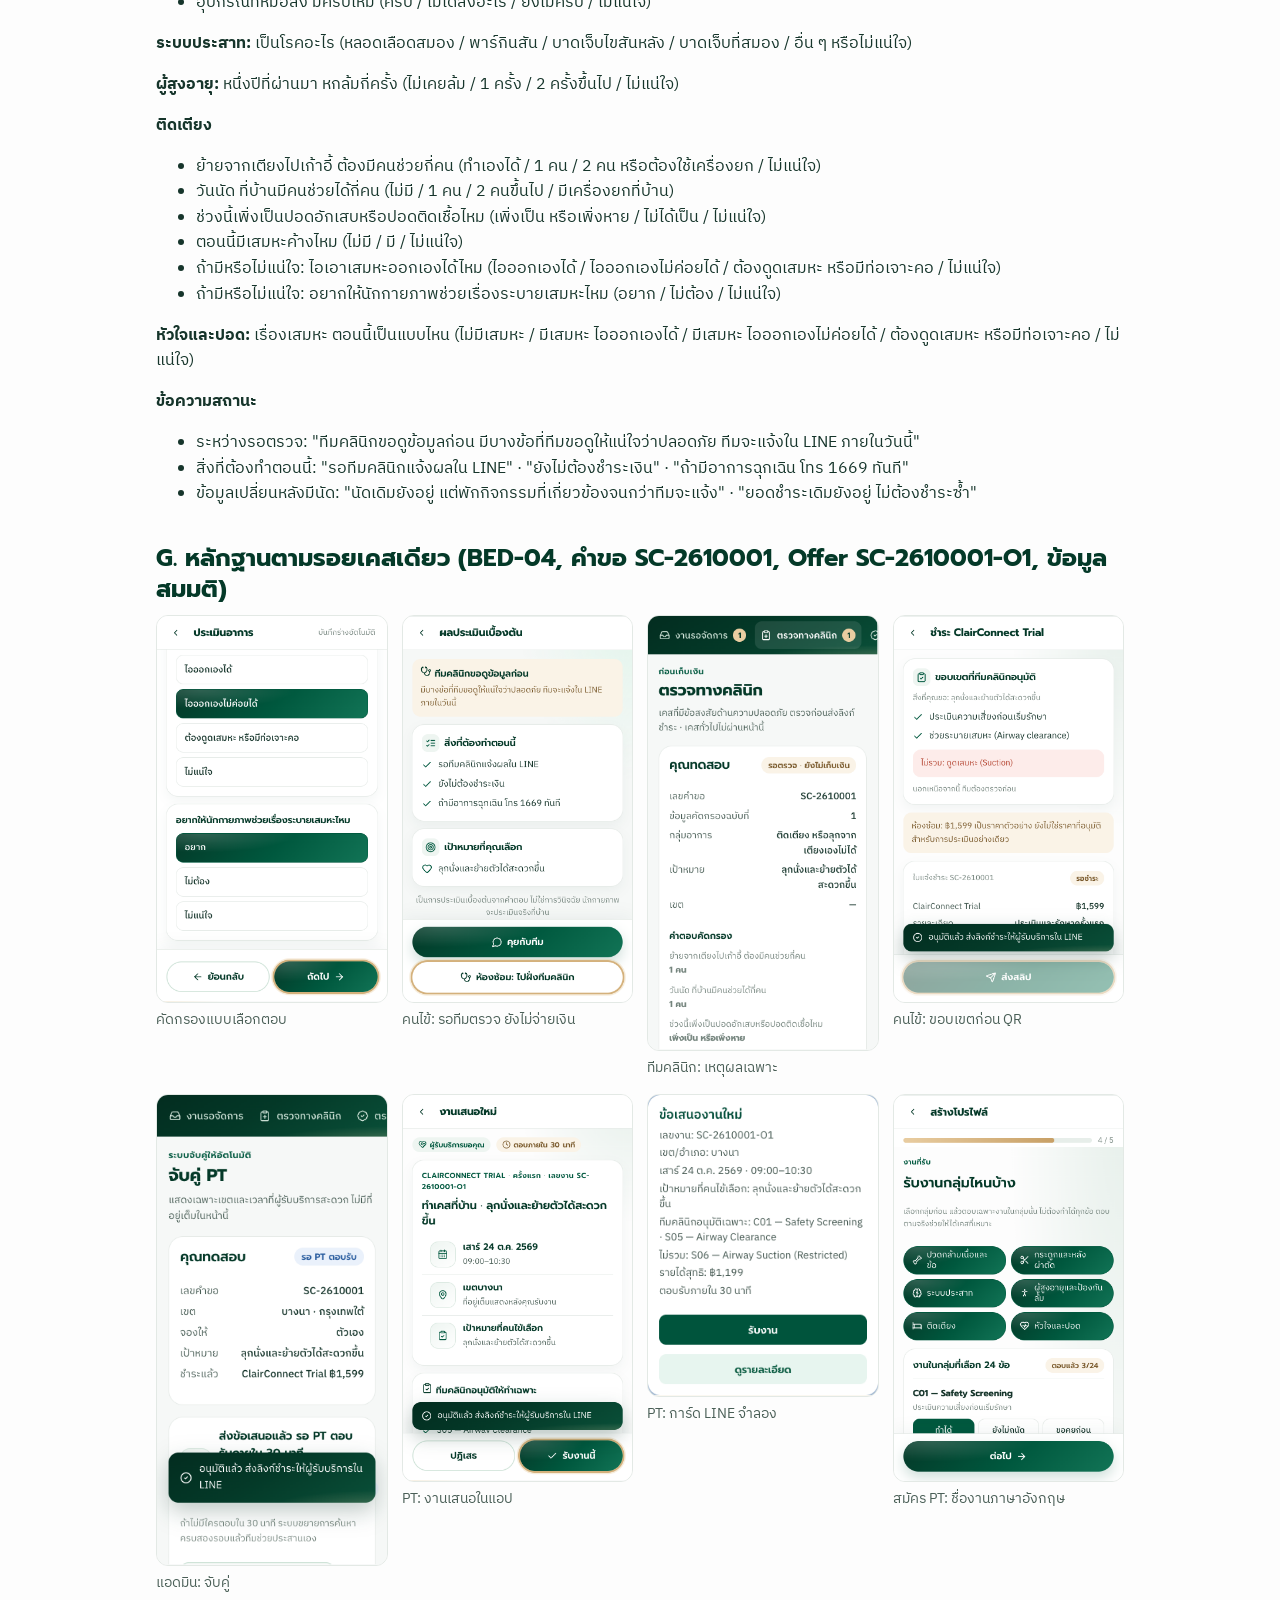
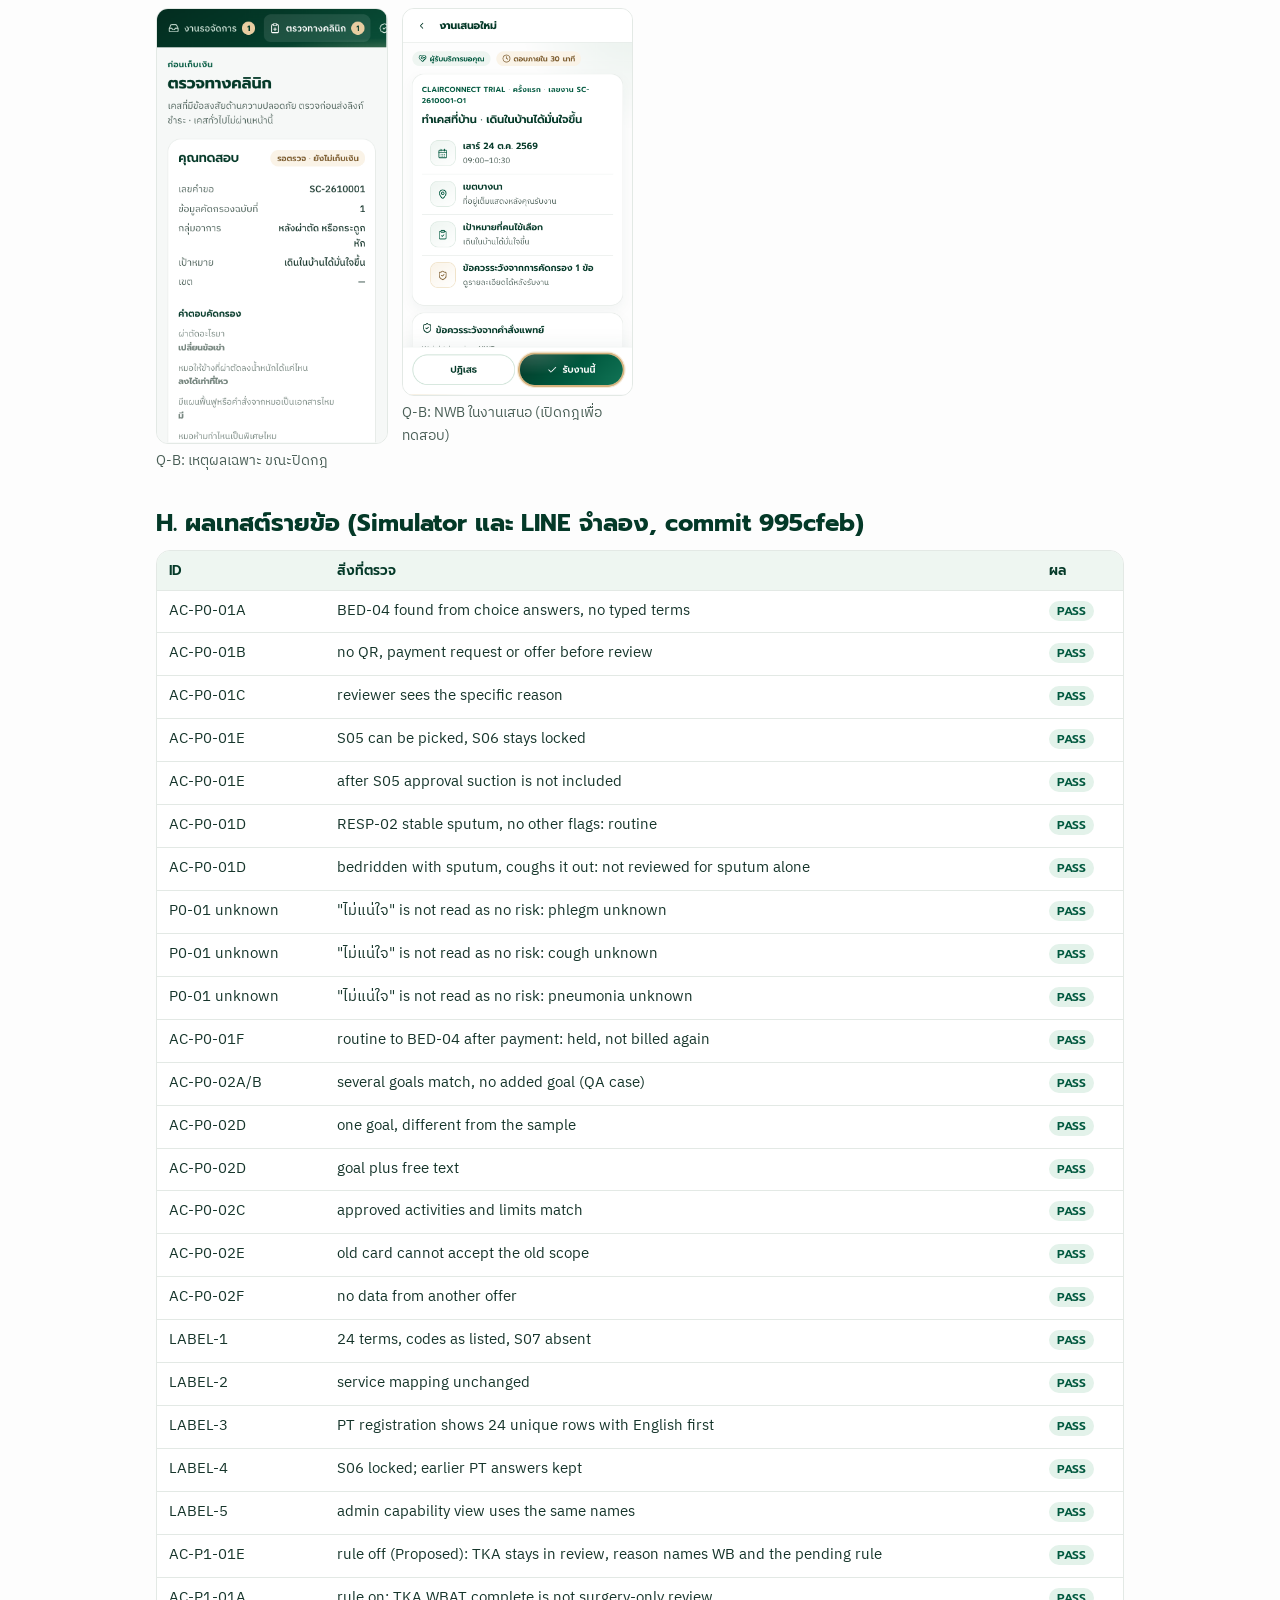
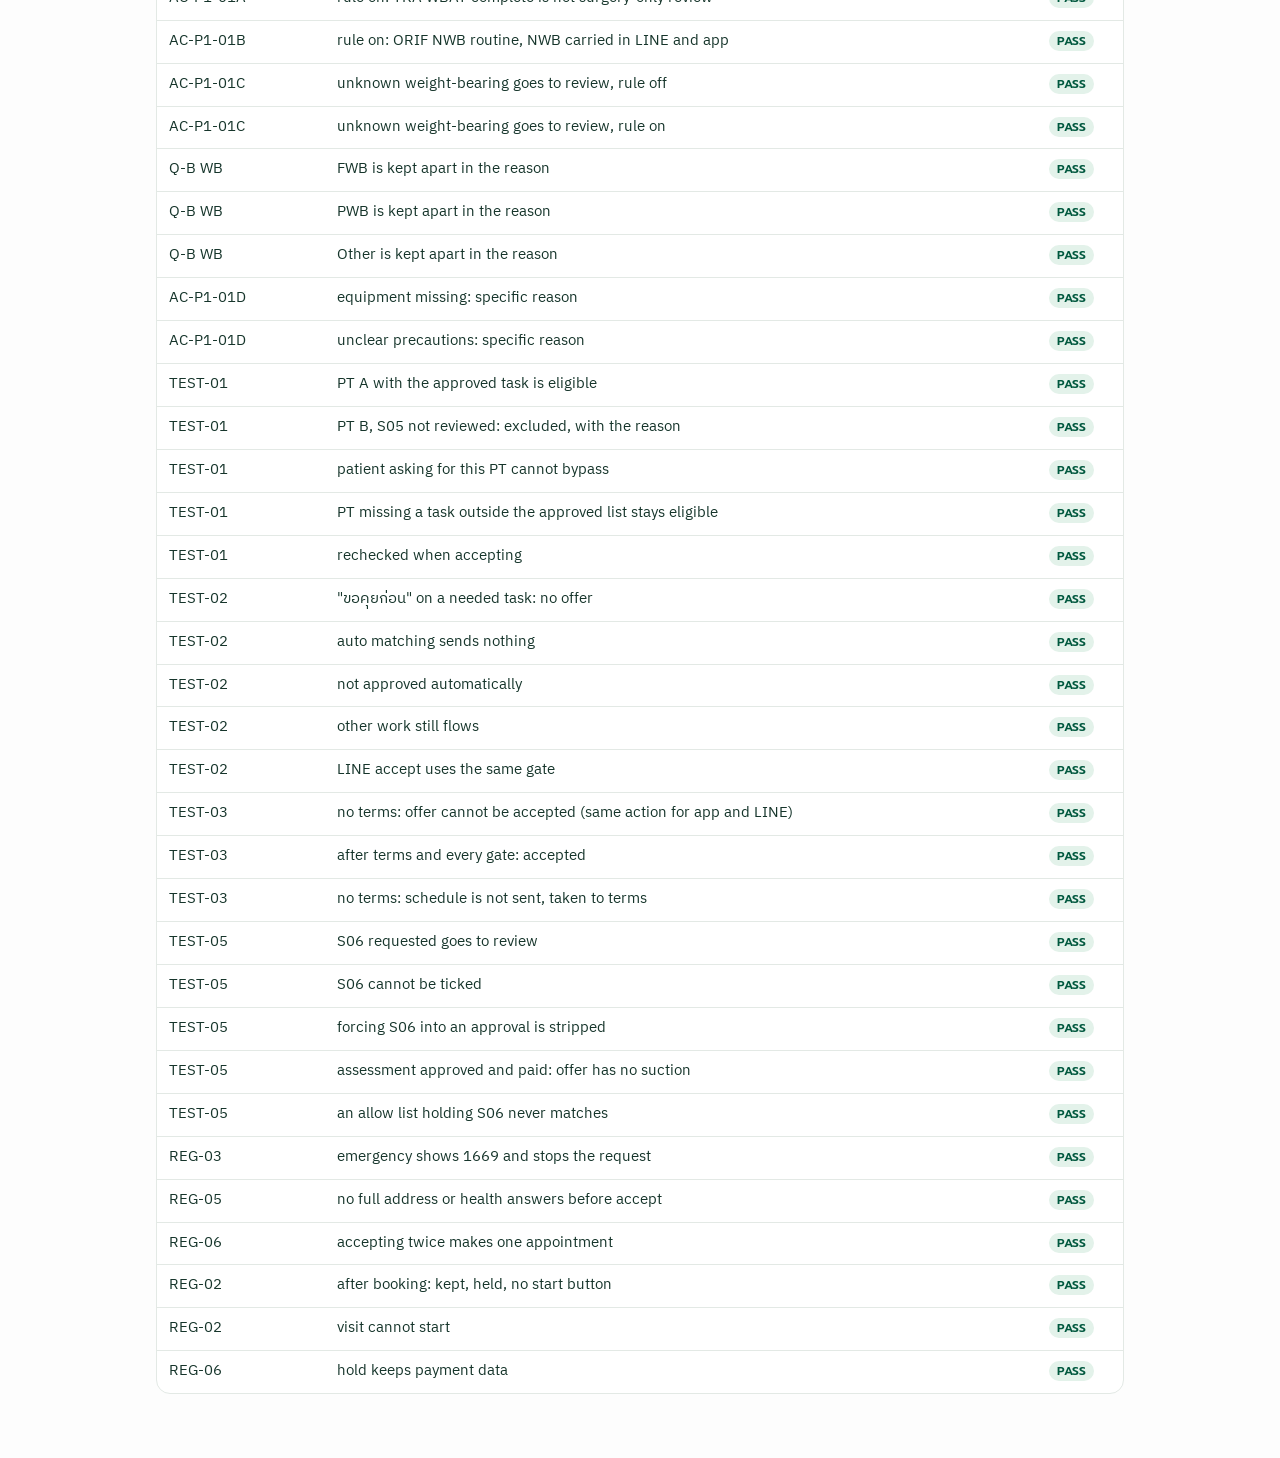
==== commit 4124d27a: "Evidence page: name the public build and the retest on this link Co-Authored-By: Claude Opus 5.5 <no" ====
--- a/clinical-fix-round2-evidence-20261104.html
+++ b/clinical-fix-round2-evidence-20261104.html
@@ -1 +1 @@
-<!doctype html><html lang="th"><head><meta charset="utf-8"><meta name="viewport" content="width=device-width,initial-scale=1"><meta name="robots" content="noindex,nofollow"><title>SynaClair Round 2 Evidence</title><link href="https://fonts.googleapis.com/css2?family=IBM+Plex+Sans+Thai:wght@400;500;600&family=Prompt:wght@500;600&display=swap" rel="stylesheet"><style>:root{--forest:#043928;--em:#00583e;--mint:#eef6f1;--ink:#16352b;--sub:#4a5f57;--line:#e3e9e5;--bg:#fdfdfd}*{box-sizing:border-box}body{margin:0;background:var(--bg);color:var(--ink);font:15.5px/1.65 'IBM Plex Sans Thai',system-ui,sans-serif}main{max-width:1000px;margin:0 auto;padding:28px 16px 64px}h1,h2{font-family:Prompt,'IBM Plex Sans Thai',sans-serif;color:var(--forest);line-height:1.3}h1{font-size:clamp(25px,4vw,34px);margin:6px 0 12px}h2{font-size:clamp(19px,2.6vw,24px);margin:36px 0 10px}.kick{font:600 13px Prompt,sans-serif;color:var(--em);margin:0}.wrap{overflow-x:auto;border:1px solid var(--line);border-radius:14px;background:#fff}.tbl{width:100%;border-collapse:collapse;font-size:14.5px}.tbl th{background:var(--mint);text-align:left;font:600 13.5px Prompt,sans-serif;color:var(--forest);padding:9px 12px;white-space:nowrap}.tbl td{padding:9px 12px;border-top:1px solid var(--line);vertical-align:top}.chip{display:inline-block;padding:1px 8px;border-radius:99px;font:600 12px Prompt,sans-serif;white-space:nowrap}.done{background:#e3f2ea;color:var(--em)}.no{background:#eef0ef;color:#4a5f57}code{background:var(--mint);padding:1px 5px;border-radius:5px;font-size:.9em;overflow-wrap:anywhere}.shots{display:grid;grid-template-columns:repeat(auto-fill,minmax(210px,1fr));gap:14px}figure{margin:0}figure img{width:100%;border:1px solid var(--line);border-radius:12px;display:block}figcaption{font-size:13.5px;color:var(--sub);margin-top:6px}</style></head><body><main><p class="kick">SynaClair · ข้อมูลสมมติ · Simulator เท่านั้น</p><h1>SynaClair CTO Fix Brief Round 2: Evidence (4 Nov 2026)</h1><h2>สรุป</h2><ul><li>ปิด P0 สองข้อใน Simulator แล้ว: BED-04 ต้องผ่านทีมตรวจก่อนจ่ายเงิน และเป้าหมายใน LINE จำลองกับแอปตรงกัน</li><li>เปลี่ยนชื่องานครบ 24 รายการเป็น English Technical Terms โดยไม่แตะรหัสงาน Mapping หรือคำตอบเดิมของ PT</li><li>กฎ Routine หลังผ่าตัด (Q-B) เตรียมไว้แล้ว แต่ <b>ปิดอยู่</b> รอ Clinical Leads อนุมัติเกณฑ์</li><li><b>ยังไม่ได้ทำ:</b> กฎ 26 เคส, Case-essential Capability และการขยายค้นหา 30/90 นาทีใน Simulator</li><li><b>แอปจริงไม่ได้แก้โค้ด</b> และไม่ได้ทดสอบในรอบนี้ ผลทั้งหมดจึงใช้กับแอปจริงไม่ได้</li></ul><h2>A. Build</h2><div class="wrap"><table class="tbl"><thead><tr><th>รายการ</th><th>ค่า</th></tr></thead><tbody><tr><td>Simulator commit</td><td><code>995cfeb</code> (branch <code>fix/rehearsal-profile-payment-ref</code>)</td></tr><tr><td>Rule version</td><td><code>sim-rules-2026-11-04</code>; Q-B routine = Proposed, ปิดอยู่</td></tr><tr><td>Spec / Decision</td><td>Spec v2.3 + Update v2.4 + Q-A ถึง Q-H ตาม Brief รอบ 2</td></tr><tr><td>ไฟล์ที่เปลี่ยน</td><td><code>app.js</code>, <code>screens-patient.js</code>, <code>screens-pt.js</code>, <code>screens-admin.js</code>, <code>qa-round2.mjs</code>, <code>qa-fix.mjs</code></td></tr><tr><td>Real App / Staging</td><td>ไม่มีการแก้หรือ deploy ในรอบนี้</td></tr><tr><td>วิธีรันซ้ำ</td><td>เปิด Simulator ที่ <code>127.0.0.1:8765</code> แล้วรัน <code>node docs/design/rehearsal-simulator/qa-round2.mjs</code></td></tr></tbody></table></div><p>ผลด้านล่างมาจากการรัน Flow จริงใน Chrome บน commit นี้ ไม่ใช่การอ่านโค้ด: เทสต์รอบ 2 ผ่าน 56 ข้อ และเทสต์ Regression รอบแรกผ่าน 41 ข้อ</p><h2>B. สถานะแยกตามระบบ</h2><div class="wrap"><table class="tbl"><thead><tr><th>เรื่อง</th><th>Simulator</th><th>LINE จำลอง</th><th>Real App</th><th>Real LINE</th><th>Backend/API</th></tr></thead><tbody><tr><td>P0-01 BED-04</td><td><span class="chip done">PASS</span></td><td><span class="chip done">PASS</span></td><td><span class="chip no">NOT IMPLEMENTED</span></td><td><span class="chip no">NOT TESTED</span></td><td><span class="chip no">NOT TESTED</span></td></tr><tr><td>P0-02 เป้าหมายตรงกัน</td><td><span class="chip done">PASS</span></td><td><span class="chip done">PASS</span></td><td><span class="chip no">NOT TESTED</span></td><td><span class="chip no">NOT TESTED</span></td><td><span class="chip no">NOT TESTED</span></td></tr><tr><td>Q-B เหตุผลเฉพาะ</td><td><span class="chip done">PASS</span></td><td>ไม่เกี่ยว</td><td><span class="chip no">NOT IMPLEMENTED</span></td><td>ไม่เกี่ยว</td><td><span class="chip no">NOT TESTED</span></td></tr><tr><td>Q-B Routine หลังผ่าตัด</td><td><span class="chip done">PASS</span> เมื่อเปิดสวิตช์ทดสอบ; ปิดเป็นค่าเริ่มต้น</td><td><span class="chip done">PASS</span> (แสดง NWB)</td><td><span class="chip no">NOT IMPLEMENTED</span></td><td><span class="chip no">NOT TESTED</span></td><td><span class="chip no">NOT TESTED</span></td></tr><tr><td>ชื่องาน 24 รายการ</td><td><span class="chip done">PASS</span></td><td><span class="chip done">PASS</span></td><td><span class="chip no">NOT IMPLEMENTED</span></td><td><span class="chip no">NOT TESTED</span></td><td>ไม่เกี่ยว</td></tr><tr><td>TEST-01 Matching</td><td><span class="chip no">PARTIAL</span></td><td><span class="chip done">PASS</span> (ด่านตอนรับงาน)</td><td><span class="chip no">NOT IMPLEMENTED</span></td><td><span class="chip no">NOT TESTED</span></td><td><span class="chip no">NOT TESTED</span></td></tr><tr><td>TEST-02 Q-E</td><td><span class="chip done">PASS</span></td><td><span class="chip done">PASS</span></td><td><span class="chip no">NOT IMPLEMENTED</span></td><td><span class="chip no">NOT TESTED</span></td><td><span class="chip no">NOT TESTED</span></td></tr><tr><td>TEST-03 Q-F</td><td><span class="chip done">PASS</span></td><td><span class="chip done">PASS</span></td><td>ด่านอยู่หลังสวิตช์ซึ่งปิดอยู่</td><td><span class="chip no">NOT TESTED</span></td><td>Unit test ด้วย mock 16 ข้อ; Integration <span class="chip no">NOT TESTED</span></td></tr><tr><td>TEST-04 กฎ 26 เคส</td><td><span class="chip no">NOT IMPLEMENTED</span></td><td><span class="chip no">NOT IMPLEMENTED</span></td><td><span class="chip no">NOT IMPLEMENTED</span></td><td><span class="chip no">NOT TESTED</span></td><td><span class="chip no">NOT TESTED</span></td></tr><tr><td>TEST-05 S06</td><td><span class="chip done">PASS</span> เฉพาะเส้นทางที่มี; การขยาย 30/90 <span class="chip no">NOT IMPLEMENTED</span></td><td><span class="chip done">PASS</span></td><td><span class="chip no">NOT TESTED</span></td><td><span class="chip no">NOT TESTED</span></td><td><span class="chip no">NOT TESTED</span></td></tr><tr><td>REG-01 ถึง REG-06</td><td><span class="chip done">PASS</span></td><td><span class="chip done">PASS</span></td><td><span class="chip no">NOT TESTED</span></td><td><span class="chip no">NOT TESTED</span></td><td><span class="chip no">NOT TESTED</span></td></tr></tbody></table></div><h2>C. สิ่งที่ยังไม่ครบ</h2><ul><li><b>TEST-04:</b> Simulator มีแค่ Mapping ระดับ Service ยังไม่มีกฎ 26 เคสหรือระดับงานต่อเคส จึงไม่มีผล Expected/Actual ต่อเคส</li><li><b>TEST-01:</b> "งานที่จำเป็น" ตอนนี้คือกิจกรรมที่ทีมอนุมัติเท่านั้น เคส Routine ยังไม่ตรวจทักษะรายงาน เพราะยังไม่มี Case-essential Rules</li><li><b>TEST-01:</b> ใช้ PT ตัวเดียวสลับสถานะเป็น PT A และ PT B เพราะ Simulator มี PT ที่เล่นได้คนเดียว</li><li><b>การขยายค้นหา 30/90 นาที:</b> มีแค่ข้อความ ไม่มี Flow ให้ทดสอบ</li><li><b>S05 ใน BED-04:</b> ผู้ตรวจติ๊กได้ แต่ระบบยังไม่บังคับว่าเป็น Required เพราะต้องใช้กฎระดับเคส</li><li><b>Offer ต่อเนื่องหลายรายการ:</b> Simulator มีคำขอได้ทีละรายการ ทดสอบได้แค่ว่าการ์ดเก่าไม่ปนกับข้อมูลใหม่</li><li><b>เลขทดสอบ:</b> ทุกคำขอใช้ <code>SC-2610001</code> เพราะ Simulator รีเซ็ตต่อการทดสอบ เลข Offer เปลี่ยนตามขอบเขต เช่น <code>SC-2610001-O1</code> ชุดข้อมูลทดสอบรันซ้ำได้จากสคริปต์</li></ul><h2>D. ข้อที่ต้องให้ Clinical Leads ตัดสิน</h2><ol><li><b>ผู้ป่วยปอดอาการคงที่ที่ติ๊ก "มีโรคประจำตัว":</b> ตอนนี้เข้า Review เพราะกฎเดิมของโรคประจำตัว แม้ไม่ได้ติดเพราะเสมหะ จะให้ RESP-02 ผ่านข้อนี้อย่างไร</li><li><b>ติดเตียง ไอไม่ค่อยออก แต่ไม่ได้เพิ่งเป็นปอดอักเสบ:</b> ตอนนี้เป็น Routine เพราะไม่เข้า BED-04 ผมไม่ได้เพิ่มกฎเอง ต้องการให้ Review หรือไม่</li><li><b>DEC-03:</b> ใครประสานเมื่อข้อมูลเปลี่ยนหลังมีนัด และเงื่อนไขเลื่อนนัด ยกเลิก คืนเงิน (Simulator ไม่ทำอัตโนมัติ)</li><li><b>DEC-04:</b> ราคาและการยินยอมเมื่ออนุมัติเฉพาะการประเมิน (Simulator แสดงว่า ฿1,599 เป็นราคาตัวอย่าง)</li></ol><h2>E. ร่าง Q-B Decision Table (Proposed, ยังไม่เปิดใช้)</h2><p>เงื่อนไขทุกข้อเป็นร่างจาก AI และผม ยังไม่ผ่าน Clinical Validation</p><div class="wrap"><table class="tbl"><thead><tr><th>คำตอบ</th><th>ผลเมื่อเปิดกฎ</th><th>ผลตอนนี้ (ปิดกฎ)</th></tr></thead><tbody><tr><td>WBAT หรือ FWB, มีเอกสาร, ไม่มีข้อห้ามที่ไม่ชัด, อุปกรณ์ครบ</td><td>Routine</td><td>Review พร้อมเหตุผลว่ารอ Validation</td></tr><tr><td>NWB หรือ PWB, ข้อมูลครบเหมือนกัน</td><td>Routine และส่ง WB ไปใน Offer</td><td>Review พร้อมเหตุผลว่ารอ Validation</td></tr><tr><td>ไม่แน่ใจเรื่องการลงน้ำหนัก</td><td>Review</td><td>Review</td></tr><tr><td>หมอสั่งแบบอื่น</td><td>Review</td><td>Review</td></tr><tr><td>ไม่มีเอกสาร หรือไม่แน่ใจ</td><td>Review</td><td>Review</td></tr><tr><td>ข้อห้ามไม่ชัด</td><td>Review</td><td>Review</td></tr><tr><td>อุปกรณ์ไม่ครบ หรือไม่แน่ใจ</td><td>Review</td><td>Review</td></tr><tr><td>ไม่แน่ใจว่าผ่าตัดอะไร</td><td>Review</td><td>Review</td></tr><tr><td>เพิ่งออกจาก รพ. หรือมีข้อห้ามแพทย์ (ข้อ q4)</td><td>Review ตามกฎเดิม</td><td>Review</td></tr></tbody></table></div><p>ยังไม่ได้ครอบคลุม: Medical Stability และ Home Readiness</p><h2>F. ร่างถ้อยคำไทยสำหรับตรวจ Q-G</h2><p>ทุกข้อเป็นร่าง ยังไม่ผ่านการตรวจ</p><p><b>ปวดกล้ามเนื้อ ข้อ หลัง คอ:</b> ปวดมานานแค่ไหนแล้ว (ไม่ถึง 6 สัปดาห์ / 6 สัปดาห์ ถึง 3 เดือน / เกิน 3 เดือน / ไม่แน่ใจ)</p><p><b>หลังผ่าตัด หรือกระดูกหัก</b></p><ul><li>ผ่าตัดอะไรมา (เปลี่ยนข้อเข่า / เปลี่ยนข้อสะโพก / ดามเหล็กหรือใส่เหล็กกระดูก / อื่น ๆ / ไม่แน่ใจ)</li><li>หมอให้ข้างที่ผ่าตัดลงน้ำหนักได้แค่ไหน (ลงได้เท่าที่ไหว / ลงน้ำหนักได้เต็มที่ / ลงได้บางส่วน / ห้ามลงน้ำหนัก / หมอสั่งแบบอื่น / ไม่แน่ใจ หรือหมอยังไม่ได้บอก)</li><li>มีแผนฟื้นฟูหรือคำสั่งจากหมอเป็นเอกสารไหม (มี / ไม่มี / ไม่แน่ใจ)</li><li>หมอห้ามท่าไหนเป็นพิเศษไหม (ไม่มีข้อห้าม / มี และรู้ว่าห้ามอะไร / มี แต่ไม่แน่ใจว่าห้ามอะไร หรือไม่แน่ใจ)</li><li>อุปกรณ์ที่หมอสั่ง มีครบไหม (ครบ / ไม่ได้สั่งอะไร / ยังไม่ครบ / ไม่แน่ใจ)</li></ul><p><b>ระบบประสาท:</b> เป็นโรคอะไร (หลอดเลือดสมอง / พาร์กินสัน / บาดเจ็บไขสันหลัง / บาดเจ็บที่สมอง / อื่น ๆ หรือไม่แน่ใจ)</p><p><b>ผู้สูงอายุ:</b> หนึ่งปีที่ผ่านมา หกล้มกี่ครั้ง (ไม่เคยล้ม / 1 ครั้ง / 2 ครั้งขึ้นไป / ไม่แน่ใจ)</p><p><b>ติดเตียง</b></p><ul><li>ย้ายจากเตียงไปเก้าอี้ ต้องมีคนช่วยกี่คน (ทำเองได้ / 1 คน / 2 คน หรือต้องใช้เครื่องยก / ไม่แน่ใจ)</li><li>วันนัด ที่บ้านมีคนช่วยได้กี่คน (ไม่มี / 1 คน / 2 คนขึ้นไป / มีเครื่องยกที่บ้าน)</li><li>ช่วงนี้เพิ่งเป็นปอดอักเสบหรือปอดติดเชื้อไหม (เพิ่งเป็น หรือเพิ่งหาย / ไม่ได้เป็น / ไม่แน่ใจ)</li><li>ตอนนี้มีเสมหะค้างไหม (ไม่มี / มี / ไม่แน่ใจ)</li><li>ถ้ามีหรือไม่แน่ใจ: ไอเอาเสมหะออกเองได้ไหม (ไอออกเองได้ / ไอออกเองไม่ค่อยได้ / ต้องดูดเสมหะ หรือมีท่อเจาะคอ / ไม่แน่ใจ)</li><li>ถ้ามีหรือไม่แน่ใจ: อยากให้นักกายภาพช่วยเรื่องระบายเสมหะไหม (อยาก / ไม่ต้อง / ไม่แน่ใจ)</li></ul><p><b>หัวใจและปอด:</b> เรื่องเสมหะ ตอนนี้เป็นแบบไหน (ไม่มีเสมหะ / มีเสมหะ ไอออกเองได้ / มีเสมหะ ไอออกเองไม่ค่อยได้ / ต้องดูดเสมหะ หรือมีท่อเจาะคอ / ไม่แน่ใจ)</p><p><b>ข้อความสถานะ</b></p><ul><li>ระหว่างรอตรวจ: "ทีมคลินิกขอดูข้อมูลก่อน มีบางข้อที่ทีมขอดูให้แน่ใจว่าปลอดภัย ทีมจะแจ้งใน LINE ภายในวันนี้"</li><li>สิ่งที่ต้องทำตอนนี้: "รอทีมคลินิกแจ้งผลใน LINE" · "ยังไม่ต้องชำระเงิน" · "ถ้ามีอาการฉุกเฉิน โทร 1669 ทันที"</li><li>ข้อมูลเปลี่ยนหลังมีนัด: "นัดเดิมยังอยู่ แต่พักกิจกรรมที่เกี่ยวข้องจนกว่าทีมจะแจ้ง" · "ยอดชำระเดิมยังอยู่ ไม่ต้องชำระซ้ำ"</li></ul><h2>G. หลักฐานตามรอยเคสเดียว (BED-04, คำขอ SC-2610001, Offer SC-2610001-O1, ข้อมูลสมมติ)</h2><div class="shots"><figure><img loading="lazy" src="evidence-round2/01-bed04-screening.png" alt="คัดกรองแบบเลือกตอบ"><figcaption>คัดกรองแบบเลือกตอบ</figcaption></figure><figure><img loading="lazy" src="evidence-round2/02-bed04-result-hold.png" alt="คนไข้: รอทีมตรวจ ยังไม่จ่ายเงิน"><figcaption>คนไข้: รอทีมตรวจ ยังไม่จ่ายเงิน</figcaption></figure><figure><img loading="lazy" src="evidence-round2/03-bed04-clinical-review.png" alt="ทีมคลินิก: เหตุผลเฉพาะ"><figcaption>ทีมคลินิก: เหตุผลเฉพาะ</figcaption></figure><figure><img loading="lazy" src="evidence-round2/04-bed04-scope-before-qr.png" alt="คนไข้: ขอบเขตก่อน QR"><figcaption>คนไข้: ขอบเขตก่อน QR</figcaption></figure><figure><img loading="lazy" src="evidence-round2/05-bed04-admin-match.png" alt="แอดมิน: จับคู่"><figcaption>แอดมิน: จับคู่</figcaption></figure><figure><img loading="lazy" src="evidence-round2/06-bed04-pt-offer.png" alt="PT: งานเสนอในแอป"><figcaption>PT: งานเสนอในแอป</figcaption></figure><figure><img loading="lazy" src="evidence-round2/07-bed04-line-card.png" alt="PT: การ์ด LINE จำลอง"><figcaption>PT: การ์ด LINE จำลอง</figcaption></figure><figure><img loading="lazy" src="evidence-round2/09-pt-registration-labels.png" alt="สมัคร PT: ชื่องานภาษาอังกฤษ"><figcaption>สมัคร PT: ชื่องานภาษาอังกฤษ</figcaption></figure><figure><img loading="lazy" src="evidence-round2/10-postop-reason-rule-off.png" alt="Q-B: เหตุผลเฉพาะ ขณะปิดกฎ"><figcaption>Q-B: เหตุผลเฉพาะ ขณะปิดกฎ</figcaption></figure><figure><img loading="lazy" src="evidence-round2/11-postop-nwb-offer.png" alt="Q-B: NWB ในงานเสนอ (เปิดกฎเพื่อทดสอบ)"><figcaption>Q-B: NWB ในงานเสนอ (เปิดกฎเพื่อทดสอบ)</figcaption></figure></div><h2>H. ผลเทสต์รายข้อ (Simulator และ LINE จำลอง, commit 995cfeb)</h2><div class="wrap"><table class="tbl"><thead><tr><th>ID</th><th>สิ่งที่ตรวจ</th><th>ผล</th></tr></thead><tbody><tr><td>AC-P0-01A</td><td>BED-04 found from choice answers, no typed terms</td><td><span class="chip done">PASS</span></td></tr><tr><td>AC-P0-01B</td><td>no QR, payment request or offer before review</td><td><span class="chip done">PASS</span></td></tr><tr><td>AC-P0-01C</td><td>reviewer sees the specific reason</td><td><span class="chip done">PASS</span></td></tr><tr><td>AC-P0-01E</td><td>S05 can be picked, S06 stays locked</td><td><span class="chip done">PASS</span></td></tr><tr><td>AC-P0-01E</td><td>after S05 approval suction is not included</td><td><span class="chip done">PASS</span></td></tr><tr><td>AC-P0-01D</td><td>RESP-02 stable sputum, no other flags: routine</td><td><span class="chip done">PASS</span></td></tr><tr><td>AC-P0-01D</td><td>bedridden with sputum, coughs it out: not reviewed for sputum alone</td><td><span class="chip done">PASS</span></td></tr><tr><td>P0-01 unknown</td><td>"ไม่แน่ใจ" is not read as no risk: phlegm unknown</td><td><span class="chip done">PASS</span></td></tr><tr><td>P0-01 unknown</td><td>"ไม่แน่ใจ" is not read as no risk: cough unknown</td><td><span class="chip done">PASS</span></td></tr><tr><td>P0-01 unknown</td><td>"ไม่แน่ใจ" is not read as no risk: pneumonia unknown</td><td><span class="chip done">PASS</span></td></tr><tr><td>AC-P0-01F</td><td>routine to BED-04 after payment: held, not billed again</td><td><span class="chip done">PASS</span></td></tr><tr><td>AC-P0-02A/B</td><td>several goals match, no added goal (QA case)</td><td><span class="chip done">PASS</span></td></tr><tr><td>AC-P0-02D</td><td>one goal, different from the sample</td><td><span class="chip done">PASS</span></td></tr><tr><td>AC-P0-02D</td><td>goal plus free text</td><td><span class="chip done">PASS</span></td></tr><tr><td>AC-P0-02C</td><td>approved activities and limits match</td><td><span class="chip done">PASS</span></td></tr><tr><td>AC-P0-02E</td><td>old card cannot accept the old scope</td><td><span class="chip done">PASS</span></td></tr><tr><td>AC-P0-02F</td><td>no data from another offer</td><td><span class="chip done">PASS</span></td></tr><tr><td>LABEL-1</td><td>24 terms, codes as listed, S07 absent</td><td><span class="chip done">PASS</span></td></tr><tr><td>LABEL-2</td><td>service mapping unchanged</td><td><span class="chip done">PASS</span></td></tr><tr><td>LABEL-3</td><td>PT registration shows 24 unique rows with English first</td><td><span class="chip done">PASS</span></td></tr><tr><td>LABEL-4</td><td>S06 locked; earlier PT answers kept</td><td><span class="chip done">PASS</span></td></tr><tr><td>LABEL-5</td><td>admin capability view uses the same names</td><td><span class="chip done">PASS</span></td></tr><tr><td>AC-P1-01E</td><td>rule off (Proposed): TKA stays in review, reason names WB and the pending rule</td><td><span class="chip done">PASS</span></td></tr><tr><td>AC-P1-01A</td><td>rule on: TKA WBAT complete is not surgery-only review</td><td><span class="chip done">PASS</span></td></tr><tr><td>AC-P1-01B</td><td>rule on: ORIF NWB routine, NWB carried in LINE and app</td><td><span class="chip done">PASS</span></td></tr><tr><td>AC-P1-01C</td><td>unknown weight-bearing goes to review, rule off</td><td><span class="chip done">PASS</span></td></tr><tr><td>AC-P1-01C</td><td>unknown weight-bearing goes to review, rule on</td><td><span class="chip done">PASS</span></td></tr><tr><td>Q-B WB</td><td>FWB is kept apart in the reason</td><td><span class="chip done">PASS</span></td></tr><tr><td>Q-B WB</td><td>PWB is kept apart in the reason</td><td><span class="chip done">PASS</span></td></tr><tr><td>Q-B WB</td><td>Other is kept apart in the reason</td><td><span class="chip done">PASS</span></td></tr><tr><td>AC-P1-01D</td><td>equipment missing: specific reason</td><td><span class="chip done">PASS</span></td></tr><tr><td>AC-P1-01D</td><td>unclear precautions: specific reason</td><td><span class="chip done">PASS</span></td></tr><tr><td>TEST-01</td><td>PT A with the approved task is eligible</td><td><span class="chip done">PASS</span></td></tr><tr><td>TEST-01</td><td>PT B, S05 not reviewed: excluded, with the reason</td><td><span class="chip done">PASS</span></td></tr><tr><td>TEST-01</td><td>patient asking for this PT cannot bypass</td><td><span class="chip done">PASS</span></td></tr><tr><td>TEST-01</td><td>PT missing a task outside the approved list stays eligible</td><td><span class="chip done">PASS</span></td></tr><tr><td>TEST-01</td><td>rechecked when accepting</td><td><span class="chip done">PASS</span></td></tr><tr><td>TEST-02</td><td>"ขอคุยก่อน" on a needed task: no offer</td><td><span class="chip done">PASS</span></td></tr><tr><td>TEST-02</td><td>auto matching sends nothing</td><td><span class="chip done">PASS</span></td></tr><tr><td>TEST-02</td><td>not approved automatically</td><td><span class="chip done">PASS</span></td></tr><tr><td>TEST-02</td><td>other work still flows</td><td><span class="chip done">PASS</span></td></tr><tr><td>TEST-02</td><td>LINE accept uses the same gate</td><td><span class="chip done">PASS</span></td></tr><tr><td>TEST-03</td><td>no terms: offer cannot be accepted (same action for app and LINE)</td><td><span class="chip done">PASS</span></td></tr><tr><td>TEST-03</td><td>after terms and every gate: accepted</td><td><span class="chip done">PASS</span></td></tr><tr><td>TEST-03</td><td>no terms: schedule is not sent, taken to terms</td><td><span class="chip done">PASS</span></td></tr><tr><td>TEST-05</td><td>S06 requested goes to review</td><td><span class="chip done">PASS</span></td></tr><tr><td>TEST-05</td><td>S06 cannot be ticked</td><td><span class="chip done">PASS</span></td></tr><tr><td>TEST-05</td><td>forcing S06 into an approval is stripped</td><td><span class="chip done">PASS</span></td></tr><tr><td>TEST-05</td><td>assessment approved and paid: offer has no suction</td><td><span class="chip done">PASS</span></td></tr><tr><td>TEST-05</td><td>an allow list holding S06 never matches</td><td><span class="chip done">PASS</span></td></tr><tr><td>REG-03</td><td>emergency shows 1669 and stops the request</td><td><span class="chip done">PASS</span></td></tr><tr><td>REG-05</td><td>no full address or health answers before accept</td><td><span class="chip done">PASS</span></td></tr><tr><td>REG-06</td><td>accepting twice makes one appointment</td><td><span class="chip done">PASS</span></td></tr><tr><td>REG-02</td><td>after booking: kept, held, no start button</td><td><span class="chip done">PASS</span></td></tr><tr><td>REG-02</td><td>visit cannot start</td><td><span class="chip done">PASS</span></td></tr><tr><td>REG-06</td><td>hold keeps payment data</td><td><span class="chip done">PASS</span></td></tr></tbody></table></div></main></body></html>+<!doctype html><html lang="th"><head><meta charset="utf-8"><meta name="viewport" content="width=device-width,initial-scale=1"><meta name="robots" content="noindex,nofollow"><title>SynaClair Round 2 Evidence</title><link href="https://fonts.googleapis.com/css2?family=IBM+Plex+Sans+Thai:wght@400;500;600&family=Prompt:wght@500;600&display=swap" rel="stylesheet"><style>:root{--forest:#043928;--em:#00583e;--mint:#eef6f1;--ink:#16352b;--sub:#4a5f57;--line:#e3e9e5;--bg:#fdfdfd}*{box-sizing:border-box}body{margin:0;background:var(--bg);color:var(--ink);font:15.5px/1.65 'IBM Plex Sans Thai',system-ui,sans-serif}main{max-width:1000px;margin:0 auto;padding:28px 16px 64px}h1,h2{font-family:Prompt,'IBM Plex Sans Thai',sans-serif;color:var(--forest);line-height:1.3}h1{font-size:clamp(25px,4vw,34px);margin:6px 0 12px}h2{font-size:clamp(19px,2.6vw,24px);margin:36px 0 10px}.kick{font:600 13px Prompt,sans-serif;color:var(--em);margin:0}.wrap{overflow-x:auto;border:1px solid var(--line);border-radius:14px;background:#fff}.tbl{width:100%;border-collapse:collapse;font-size:14.5px}.tbl th{background:var(--mint);text-align:left;font:600 13.5px Prompt,sans-serif;color:var(--forest);padding:9px 12px;white-space:nowrap}.tbl td{padding:9px 12px;border-top:1px solid var(--line);vertical-align:top}.chip{display:inline-block;padding:1px 8px;border-radius:99px;font:600 12px Prompt,sans-serif;white-space:nowrap}.done{background:#e3f2ea;color:var(--em)}.no{background:#eef0ef;color:#4a5f57}code{background:var(--mint);padding:1px 5px;border-radius:5px;font-size:.9em;overflow-wrap:anywhere}.shots{display:grid;grid-template-columns:repeat(auto-fill,minmax(210px,1fr));gap:14px}figure{margin:0}figure img{width:100%;border:1px solid var(--line);border-radius:12px;display:block}figcaption{font-size:13.5px;color:var(--sub);margin-top:6px}</style></head><body><main><p class="kick">SynaClair · ข้อมูลสมมติ · Simulator เท่านั้น</p><h1>SynaClair CTO Fix Brief Round 2: Evidence (4 Nov 2026)</h1><h2>สรุป</h2><ul><li>ปิด P0 สองข้อใน Simulator แล้ว: BED-04 ต้องผ่านทีมตรวจก่อนจ่ายเงิน และเป้าหมายใน LINE จำลองกับแอปตรงกัน</li><li>เปลี่ยนชื่องานครบ 24 รายการเป็น English Technical Terms โดยไม่แตะรหัสงาน Mapping หรือคำตอบเดิมของ PT</li><li>กฎ Routine หลังผ่าตัด (Q-B) เตรียมไว้แล้ว แต่ <b>ปิดอยู่</b> รอ Clinical Leads อนุมัติเกณฑ์</li><li><b>ยังไม่ได้ทำ:</b> กฎ 26 เคส, Case-essential Capability และการขยายค้นหา 30/90 นาทีใน Simulator</li><li><b>แอปจริงไม่ได้แก้โค้ด</b> และไม่ได้ทดสอบในรอบนี้ ผลทั้งหมดจึงใช้กับแอปจริงไม่ได้</li></ul><h2>A. Build</h2><div class="wrap"><table class="tbl"><thead><tr><th>รายการ</th><th>ค่า</th></tr></thead><tbody><tr><td>Simulator commit</td><td><code>995cfeb</code> (branch <code>fix/rehearsal-profile-payment-ref</code>)</td></tr><tr><td>Rule version</td><td><code>sim-rules-2026-11-04</code>; Q-B routine = Proposed, ปิดอยู่</td></tr><tr><td>Spec / Decision</td><td>Spec v2.3 + Update v2.4 + Q-A ถึง Q-H ตาม Brief รอบ 2</td></tr><tr><td>ไฟล์ที่เปลี่ยน</td><td><code>app.js</code>, <code>screens-patient.js</code>, <code>screens-pt.js</code>, <code>screens-admin.js</code>, <code>qa-round2.mjs</code>, <code>qa-fix.mjs</code></td></tr><tr><td>ลิงก์ทดสอบ</td><td><a href="https://napphattua.github.io/synaclair-flow-demo/">https://napphattua.github.io/synaclair-flow-demo/</a><br>โค้ด Simulator ตรงกับ 995cfeb (demo commit daa5a48) รันซ้ำบนลิงก์นี้เมื่อ 5 พ.ย. 2569 ใน Chrome: รอบ 2 ผ่าน 56 ข้อ, Regression ผ่าน 41 ข้อ</td></tr><tr><td>Real App / Staging</td><td>ไม่มีการแก้หรือ deploy ในรอบนี้</td></tr><tr><td>วิธีรันซ้ำ</td><td>เปิด Simulator ที่ <code>127.0.0.1:8765</code> แล้วรัน <code>node docs/design/rehearsal-simulator/qa-round2.mjs</code></td></tr></tbody></table></div><p>ผลด้านล่างมาจากการรัน Flow จริงใน Chrome บน commit นี้ ไม่ใช่การอ่านโค้ด: เทสต์รอบ 2 ผ่าน 56 ข้อ และเทสต์ Regression รอบแรกผ่าน 41 ข้อ</p><h2>B. สถานะแยกตามระบบ</h2><div class="wrap"><table class="tbl"><thead><tr><th>เรื่อง</th><th>Simulator</th><th>LINE จำลอง</th><th>Real App</th><th>Real LINE</th><th>Backend/API</th></tr></thead><tbody><tr><td>P0-01 BED-04</td><td><span class="chip done">PASS</span></td><td><span class="chip done">PASS</span></td><td><span class="chip no">NOT IMPLEMENTED</span></td><td><span class="chip no">NOT TESTED</span></td><td><span class="chip no">NOT TESTED</span></td></tr><tr><td>P0-02 เป้าหมายตรงกัน</td><td><span class="chip done">PASS</span></td><td><span class="chip done">PASS</span></td><td><span class="chip no">NOT TESTED</span></td><td><span class="chip no">NOT TESTED</span></td><td><span class="chip no">NOT TESTED</span></td></tr><tr><td>Q-B เหตุผลเฉพาะ</td><td><span class="chip done">PASS</span></td><td>ไม่เกี่ยว</td><td><span class="chip no">NOT IMPLEMENTED</span></td><td>ไม่เกี่ยว</td><td><span class="chip no">NOT TESTED</span></td></tr><tr><td>Q-B Routine หลังผ่าตัด</td><td><span class="chip done">PASS</span> เมื่อเปิดสวิตช์ทดสอบ; ปิดเป็นค่าเริ่มต้น</td><td><span class="chip done">PASS</span> (แสดง NWB)</td><td><span class="chip no">NOT IMPLEMENTED</span></td><td><span class="chip no">NOT TESTED</span></td><td><span class="chip no">NOT TESTED</span></td></tr><tr><td>ชื่องาน 24 รายการ</td><td><span class="chip done">PASS</span></td><td><span class="chip done">PASS</span></td><td><span class="chip no">NOT IMPLEMENTED</span></td><td><span class="chip no">NOT TESTED</span></td><td>ไม่เกี่ยว</td></tr><tr><td>TEST-01 Matching</td><td><span class="chip no">PARTIAL</span></td><td><span class="chip done">PASS</span> (ด่านตอนรับงาน)</td><td><span class="chip no">NOT IMPLEMENTED</span></td><td><span class="chip no">NOT TESTED</span></td><td><span class="chip no">NOT TESTED</span></td></tr><tr><td>TEST-02 Q-E</td><td><span class="chip done">PASS</span></td><td><span class="chip done">PASS</span></td><td><span class="chip no">NOT IMPLEMENTED</span></td><td><span class="chip no">NOT TESTED</span></td><td><span class="chip no">NOT TESTED</span></td></tr><tr><td>TEST-03 Q-F</td><td><span class="chip done">PASS</span></td><td><span class="chip done">PASS</span></td><td>ด่านอยู่หลังสวิตช์ซึ่งปิดอยู่</td><td><span class="chip no">NOT TESTED</span></td><td>Unit test ด้วย mock 16 ข้อ; Integration <span class="chip no">NOT TESTED</span></td></tr><tr><td>TEST-04 กฎ 26 เคส</td><td><span class="chip no">NOT IMPLEMENTED</span></td><td><span class="chip no">NOT IMPLEMENTED</span></td><td><span class="chip no">NOT IMPLEMENTED</span></td><td><span class="chip no">NOT TESTED</span></td><td><span class="chip no">NOT TESTED</span></td></tr><tr><td>TEST-05 S06</td><td><span class="chip done">PASS</span> เฉพาะเส้นทางที่มี; การขยาย 30/90 <span class="chip no">NOT IMPLEMENTED</span></td><td><span class="chip done">PASS</span></td><td><span class="chip no">NOT TESTED</span></td><td><span class="chip no">NOT TESTED</span></td><td><span class="chip no">NOT TESTED</span></td></tr><tr><td>REG-01 ถึง REG-06</td><td><span class="chip done">PASS</span></td><td><span class="chip done">PASS</span></td><td><span class="chip no">NOT TESTED</span></td><td><span class="chip no">NOT TESTED</span></td><td><span class="chip no">NOT TESTED</span></td></tr></tbody></table></div><h2>C. สิ่งที่ยังไม่ครบ</h2><ul><li><b>TEST-04:</b> Simulator มีแค่ Mapping ระดับ Service ยังไม่มีกฎ 26 เคสหรือระดับงานต่อเคส จึงไม่มีผล Expected/Actual ต่อเคส</li><li><b>TEST-01:</b> "งานที่จำเป็น" ตอนนี้คือกิจกรรมที่ทีมอนุมัติเท่านั้น เคส Routine ยังไม่ตรวจทักษะรายงาน เพราะยังไม่มี Case-essential Rules</li><li><b>TEST-01:</b> ใช้ PT ตัวเดียวสลับสถานะเป็น PT A และ PT B เพราะ Simulator มี PT ที่เล่นได้คนเดียว</li><li><b>การขยายค้นหา 30/90 นาที:</b> มีแค่ข้อความ ไม่มี Flow ให้ทดสอบ</li><li><b>S05 ใน BED-04:</b> ผู้ตรวจติ๊กได้ แต่ระบบยังไม่บังคับว่าเป็น Required เพราะต้องใช้กฎระดับเคส</li><li><b>Offer ต่อเนื่องหลายรายการ:</b> Simulator มีคำขอได้ทีละรายการ ทดสอบได้แค่ว่าการ์ดเก่าไม่ปนกับข้อมูลใหม่</li><li><b>เลขทดสอบ:</b> ทุกคำขอใช้ <code>SC-2610001</code> เพราะ Simulator รีเซ็ตต่อการทดสอบ เลข Offer เปลี่ยนตามขอบเขต เช่น <code>SC-2610001-O1</code> ชุดข้อมูลทดสอบรันซ้ำได้จากสคริปต์</li></ul><h2>D. ข้อที่ต้องให้ Clinical Leads ตัดสิน</h2><ol><li><b>ผู้ป่วยปอดอาการคงที่ที่ติ๊ก "มีโรคประจำตัว":</b> ตอนนี้เข้า Review เพราะกฎเดิมของโรคประจำตัว แม้ไม่ได้ติดเพราะเสมหะ จะให้ RESP-02 ผ่านข้อนี้อย่างไร</li><li><b>ติดเตียง ไอไม่ค่อยออก แต่ไม่ได้เพิ่งเป็นปอดอักเสบ:</b> ตอนนี้เป็น Routine เพราะไม่เข้า BED-04 ผมไม่ได้เพิ่มกฎเอง ต้องการให้ Review หรือไม่</li><li><b>DEC-03:</b> ใครประสานเมื่อข้อมูลเปลี่ยนหลังมีนัด และเงื่อนไขเลื่อนนัด ยกเลิก คืนเงิน (Simulator ไม่ทำอัตโนมัติ)</li><li><b>DEC-04:</b> ราคาและการยินยอมเมื่ออนุมัติเฉพาะการประเมิน (Simulator แสดงว่า ฿1,599 เป็นราคาตัวอย่าง)</li></ol><h2>E. ร่าง Q-B Decision Table (Proposed, ยังไม่เปิดใช้)</h2><p>เงื่อนไขทุกข้อเป็นร่างจาก AI และผม ยังไม่ผ่าน Clinical Validation</p><div class="wrap"><table class="tbl"><thead><tr><th>คำตอบ</th><th>ผลเมื่อเปิดกฎ</th><th>ผลตอนนี้ (ปิดกฎ)</th></tr></thead><tbody><tr><td>WBAT หรือ FWB, มีเอกสาร, ไม่มีข้อห้ามที่ไม่ชัด, อุปกรณ์ครบ</td><td>Routine</td><td>Review พร้อมเหตุผลว่ารอ Validation</td></tr><tr><td>NWB หรือ PWB, ข้อมูลครบเหมือนกัน</td><td>Routine และส่ง WB ไปใน Offer</td><td>Review พร้อมเหตุผลว่ารอ Validation</td></tr><tr><td>ไม่แน่ใจเรื่องการลงน้ำหนัก</td><td>Review</td><td>Review</td></tr><tr><td>หมอสั่งแบบอื่น</td><td>Review</td><td>Review</td></tr><tr><td>ไม่มีเอกสาร หรือไม่แน่ใจ</td><td>Review</td><td>Review</td></tr><tr><td>ข้อห้ามไม่ชัด</td><td>Review</td><td>Review</td></tr><tr><td>อุปกรณ์ไม่ครบ หรือไม่แน่ใจ</td><td>Review</td><td>Review</td></tr><tr><td>ไม่แน่ใจว่าผ่าตัดอะไร</td><td>Review</td><td>Review</td></tr><tr><td>เพิ่งออกจาก รพ. หรือมีข้อห้ามแพทย์ (ข้อ q4)</td><td>Review ตามกฎเดิม</td><td>Review</td></tr></tbody></table></div><p>ยังไม่ได้ครอบคลุม: Medical Stability และ Home Readiness</p><h2>F. ร่างถ้อยคำไทยสำหรับตรวจ Q-G</h2><p>ทุกข้อเป็นร่าง ยังไม่ผ่านการตรวจ</p><p><b>ปวดกล้ามเนื้อ ข้อ หลัง คอ:</b> ปวดมานานแค่ไหนแล้ว (ไม่ถึง 6 สัปดาห์ / 6 สัปดาห์ ถึง 3 เดือน / เกิน 3 เดือน / ไม่แน่ใจ)</p><p><b>หลังผ่าตัด หรือกระดูกหัก</b></p><ul><li>ผ่าตัดอะไรมา (เปลี่ยนข้อเข่า / เปลี่ยนข้อสะโพก / ดามเหล็กหรือใส่เหล็กกระดูก / อื่น ๆ / ไม่แน่ใจ)</li><li>หมอให้ข้างที่ผ่าตัดลงน้ำหนักได้แค่ไหน (ลงได้เท่าที่ไหว / ลงน้ำหนักได้เต็มที่ / ลงได้บางส่วน / ห้ามลงน้ำหนัก / หมอสั่งแบบอื่น / ไม่แน่ใจ หรือหมอยังไม่ได้บอก)</li><li>มีแผนฟื้นฟูหรือคำสั่งจากหมอเป็นเอกสารไหม (มี / ไม่มี / ไม่แน่ใจ)</li><li>หมอห้ามท่าไหนเป็นพิเศษไหม (ไม่มีข้อห้าม / มี และรู้ว่าห้ามอะไร / มี แต่ไม่แน่ใจว่าห้ามอะไร หรือไม่แน่ใจ)</li><li>อุปกรณ์ที่หมอสั่ง มีครบไหม (ครบ / ไม่ได้สั่งอะไร / ยังไม่ครบ / ไม่แน่ใจ)</li></ul><p><b>ระบบประสาท:</b> เป็นโรคอะไร (หลอดเลือดสมอง / พาร์กินสัน / บาดเจ็บไขสันหลัง / บาดเจ็บที่สมอง / อื่น ๆ หรือไม่แน่ใจ)</p><p><b>ผู้สูงอายุ:</b> หนึ่งปีที่ผ่านมา หกล้มกี่ครั้ง (ไม่เคยล้ม / 1 ครั้ง / 2 ครั้งขึ้นไป / ไม่แน่ใจ)</p><p><b>ติดเตียง</b></p><ul><li>ย้ายจากเตียงไปเก้าอี้ ต้องมีคนช่วยกี่คน (ทำเองได้ / 1 คน / 2 คน หรือต้องใช้เครื่องยก / ไม่แน่ใจ)</li><li>วันนัด ที่บ้านมีคนช่วยได้กี่คน (ไม่มี / 1 คน / 2 คนขึ้นไป / มีเครื่องยกที่บ้าน)</li><li>ช่วงนี้เพิ่งเป็นปอดอักเสบหรือปอดติดเชื้อไหม (เพิ่งเป็น หรือเพิ่งหาย / ไม่ได้เป็น / ไม่แน่ใจ)</li><li>ตอนนี้มีเสมหะค้างไหม (ไม่มี / มี / ไม่แน่ใจ)</li><li>ถ้ามีหรือไม่แน่ใจ: ไอเอาเสมหะออกเองได้ไหม (ไอออกเองได้ / ไอออกเองไม่ค่อยได้ / ต้องดูดเสมหะ หรือมีท่อเจาะคอ / ไม่แน่ใจ)</li><li>ถ้ามีหรือไม่แน่ใจ: อยากให้นักกายภาพช่วยเรื่องระบายเสมหะไหม (อยาก / ไม่ต้อง / ไม่แน่ใจ)</li></ul><p><b>หัวใจและปอด:</b> เรื่องเสมหะ ตอนนี้เป็นแบบไหน (ไม่มีเสมหะ / มีเสมหะ ไอออกเองได้ / มีเสมหะ ไอออกเองไม่ค่อยได้ / ต้องดูดเสมหะ หรือมีท่อเจาะคอ / ไม่แน่ใจ)</p><p><b>ข้อความสถานะ</b></p><ul><li>ระหว่างรอตรวจ: "ทีมคลินิกขอดูข้อมูลก่อน มีบางข้อที่ทีมขอดูให้แน่ใจว่าปลอดภัย ทีมจะแจ้งใน LINE ภายในวันนี้"</li><li>สิ่งที่ต้องทำตอนนี้: "รอทีมคลินิกแจ้งผลใน LINE" · "ยังไม่ต้องชำระเงิน" · "ถ้ามีอาการฉุกเฉิน โทร 1669 ทันที"</li><li>ข้อมูลเปลี่ยนหลังมีนัด: "นัดเดิมยังอยู่ แต่พักกิจกรรมที่เกี่ยวข้องจนกว่าทีมจะแจ้ง" · "ยอดชำระเดิมยังอยู่ ไม่ต้องชำระซ้ำ"</li></ul><h2>G. หลักฐานตามรอยเคสเดียว (BED-04, คำขอ SC-2610001, Offer SC-2610001-O1, ข้อมูลสมมติ)</h2><div class="shots"><figure><img loading="lazy" src="evidence-round2/01-bed04-screening.png" alt="คัดกรองแบบเลือกตอบ"><figcaption>คัดกรองแบบเลือกตอบ</figcaption></figure><figure><img loading="lazy" src="evidence-round2/02-bed04-result-hold.png" alt="คนไข้: รอทีมตรวจ ยังไม่จ่ายเงิน"><figcaption>คนไข้: รอทีมตรวจ ยังไม่จ่ายเงิน</figcaption></figure><figure><img loading="lazy" src="evidence-round2/03-bed04-clinical-review.png" alt="ทีมคลินิก: เหตุผลเฉพาะ"><figcaption>ทีมคลินิก: เหตุผลเฉพาะ</figcaption></figure><figure><img loading="lazy" src="evidence-round2/04-bed04-scope-before-qr.png" alt="คนไข้: ขอบเขตก่อน QR"><figcaption>คนไข้: ขอบเขตก่อน QR</figcaption></figure><figure><img loading="lazy" src="evidence-round2/05-bed04-admin-match.png" alt="แอดมิน: จับคู่"><figcaption>แอดมิน: จับคู่</figcaption></figure><figure><img loading="lazy" src="evidence-round2/06-bed04-pt-offer.png" alt="PT: งานเสนอในแอป"><figcaption>PT: งานเสนอในแอป</figcaption></figure><figure><img loading="lazy" src="evidence-round2/07-bed04-line-card.png" alt="PT: การ์ด LINE จำลอง"><figcaption>PT: การ์ด LINE จำลอง</figcaption></figure><figure><img loading="lazy" src="evidence-round2/09-pt-registration-labels.png" alt="สมัคร PT: ชื่องานภาษาอังกฤษ"><figcaption>สมัคร PT: ชื่องานภาษาอังกฤษ</figcaption></figure><figure><img loading="lazy" src="evidence-round2/10-postop-reason-rule-off.png" alt="Q-B: เหตุผลเฉพาะ ขณะปิดกฎ"><figcaption>Q-B: เหตุผลเฉพาะ ขณะปิดกฎ</figcaption></figure><figure><img loading="lazy" src="evidence-round2/11-postop-nwb-offer.png" alt="Q-B: NWB ในงานเสนอ (เปิดกฎเพื่อทดสอบ)"><figcaption>Q-B: NWB ในงานเสนอ (เปิดกฎเพื่อทดสอบ)</figcaption></figure></div><h2>H. ผลเทสต์รายข้อ (Simulator และ LINE จำลอง, commit 995cfeb)</h2><div class="wrap"><table class="tbl"><thead><tr><th>ID</th><th>สิ่งที่ตรวจ</th><th>ผล</th></tr></thead><tbody><tr><td>AC-P0-01A</td><td>BED-04 found from choice answers, no typed terms</td><td><span class="chip done">PASS</span></td></tr><tr><td>AC-P0-01B</td><td>no QR, payment request or offer before review</td><td><span class="chip done">PASS</span></td></tr><tr><td>AC-P0-01C</td><td>reviewer sees the specific reason</td><td><span class="chip done">PASS</span></td></tr><tr><td>AC-P0-01E</td><td>S05 can be picked, S06 stays locked</td><td><span class="chip done">PASS</span></td></tr><tr><td>AC-P0-01E</td><td>after S05 approval suction is not included</td><td><span class="chip done">PASS</span></td></tr><tr><td>AC-P0-01D</td><td>RESP-02 stable sputum, no other flags: routine</td><td><span class="chip done">PASS</span></td></tr><tr><td>AC-P0-01D</td><td>bedridden with sputum, coughs it out: not reviewed for sputum alone</td><td><span class="chip done">PASS</span></td></tr><tr><td>P0-01 unknown</td><td>"ไม่แน่ใจ" is not read as no risk: phlegm unknown</td><td><span class="chip done">PASS</span></td></tr><tr><td>P0-01 unknown</td><td>"ไม่แน่ใจ" is not read as no risk: cough unknown</td><td><span class="chip done">PASS</span></td></tr><tr><td>P0-01 unknown</td><td>"ไม่แน่ใจ" is not read as no risk: pneumonia unknown</td><td><span class="chip done">PASS</span></td></tr><tr><td>AC-P0-01F</td><td>routine to BED-04 after payment: held, not billed again</td><td><span class="chip done">PASS</span></td></tr><tr><td>AC-P0-02A/B</td><td>several goals match, no added goal (QA case)</td><td><span class="chip done">PASS</span></td></tr><tr><td>AC-P0-02D</td><td>one goal, different from the sample</td><td><span class="chip done">PASS</span></td></tr><tr><td>AC-P0-02D</td><td>goal plus free text</td><td><span class="chip done">PASS</span></td></tr><tr><td>AC-P0-02C</td><td>approved activities and limits match</td><td><span class="chip done">PASS</span></td></tr><tr><td>AC-P0-02E</td><td>old card cannot accept the old scope</td><td><span class="chip done">PASS</span></td></tr><tr><td>AC-P0-02F</td><td>no data from another offer</td><td><span class="chip done">PASS</span></td></tr><tr><td>LABEL-1</td><td>24 terms, codes as listed, S07 absent</td><td><span class="chip done">PASS</span></td></tr><tr><td>LABEL-2</td><td>service mapping unchanged</td><td><span class="chip done">PASS</span></td></tr><tr><td>LABEL-3</td><td>PT registration shows 24 unique rows with English first</td><td><span class="chip done">PASS</span></td></tr><tr><td>LABEL-4</td><td>S06 locked; earlier PT answers kept</td><td><span class="chip done">PASS</span></td></tr><tr><td>LABEL-5</td><td>admin capability view uses the same names</td><td><span class="chip done">PASS</span></td></tr><tr><td>AC-P1-01E</td><td>rule off (Proposed): TKA stays in review, reason names WB and the pending rule</td><td><span class="chip done">PASS</span></td></tr><tr><td>AC-P1-01A</td><td>rule on: TKA WBAT complete is not surgery-only review</td><td><span class="chip done">PASS</span></td></tr><tr><td>AC-P1-01B</td><td>rule on: ORIF NWB routine, NWB carried in LINE and app</td><td><span class="chip done">PASS</span></td></tr><tr><td>AC-P1-01C</td><td>unknown weight-bearing goes to review, rule off</td><td><span class="chip done">PASS</span></td></tr><tr><td>AC-P1-01C</td><td>unknown weight-bearing goes to review, rule on</td><td><span class="chip done">PASS</span></td></tr><tr><td>Q-B WB</td><td>FWB is kept apart in the reason</td><td><span class="chip done">PASS</span></td></tr><tr><td>Q-B WB</td><td>PWB is kept apart in the reason</td><td><span class="chip done">PASS</span></td></tr><tr><td>Q-B WB</td><td>Other is kept apart in the reason</td><td><span class="chip done">PASS</span></td></tr><tr><td>AC-P1-01D</td><td>equipment missing: specific reason</td><td><span class="chip done">PASS</span></td></tr><tr><td>AC-P1-01D</td><td>unclear precautions: specific reason</td><td><span class="chip done">PASS</span></td></tr><tr><td>TEST-01</td><td>PT A with the approved task is eligible</td><td><span class="chip done">PASS</span></td></tr><tr><td>TEST-01</td><td>PT B, S05 not reviewed: excluded, with the reason</td><td><span class="chip done">PASS</span></td></tr><tr><td>TEST-01</td><td>patient asking for this PT cannot bypass</td><td><span class="chip done">PASS</span></td></tr><tr><td>TEST-01</td><td>PT missing a task outside the approved list stays eligible</td><td><span class="chip done">PASS</span></td></tr><tr><td>TEST-01</td><td>rechecked when accepting</td><td><span class="chip done">PASS</span></td></tr><tr><td>TEST-02</td><td>"ขอคุยก่อน" on a needed task: no offer</td><td><span class="chip done">PASS</span></td></tr><tr><td>TEST-02</td><td>auto matching sends nothing</td><td><span class="chip done">PASS</span></td></tr><tr><td>TEST-02</td><td>not approved automatically</td><td><span class="chip done">PASS</span></td></tr><tr><td>TEST-02</td><td>other work still flows</td><td><span class="chip done">PASS</span></td></tr><tr><td>TEST-02</td><td>LINE accept uses the same gate</td><td><span class="chip done">PASS</span></td></tr><tr><td>TEST-03</td><td>no terms: offer cannot be accepted (same action for app and LINE)</td><td><span class="chip done">PASS</span></td></tr><tr><td>TEST-03</td><td>after terms and every gate: accepted</td><td><span class="chip done">PASS</span></td></tr><tr><td>TEST-03</td><td>no terms: schedule is not sent, taken to terms</td><td><span class="chip done">PASS</span></td></tr><tr><td>TEST-05</td><td>S06 requested goes to review</td><td><span class="chip done">PASS</span></td></tr><tr><td>TEST-05</td><td>S06 cannot be ticked</td><td><span class="chip done">PASS</span></td></tr><tr><td>TEST-05</td><td>forcing S06 into an approval is stripped</td><td><span class="chip done">PASS</span></td></tr><tr><td>TEST-05</td><td>assessment approved and paid: offer has no suction</td><td><span class="chip done">PASS</span></td></tr><tr><td>TEST-05</td><td>an allow list holding S06 never matches</td><td><span class="chip done">PASS</span></td></tr><tr><td>REG-03</td><td>emergency shows 1669 and stops the request</td><td><span class="chip done">PASS</span></td></tr><tr><td>REG-05</td><td>no full address or health answers before accept</td><td><span class="chip done">PASS</span></td></tr><tr><td>REG-06</td><td>accepting twice makes one appointment</td><td><span class="chip done">PASS</span></td></tr><tr><td>REG-02</td><td>after booking: kept, held, no start button</td><td><span class="chip done">PASS</span></td></tr><tr><td>REG-02</td><td>visit cannot start</td><td><span class="chip done">PASS</span></td></tr><tr><td>REG-06</td><td>hold keeps payment data</td><td><span class="chip done">PASS</span></td></tr></tbody></table></div></main></body></html>
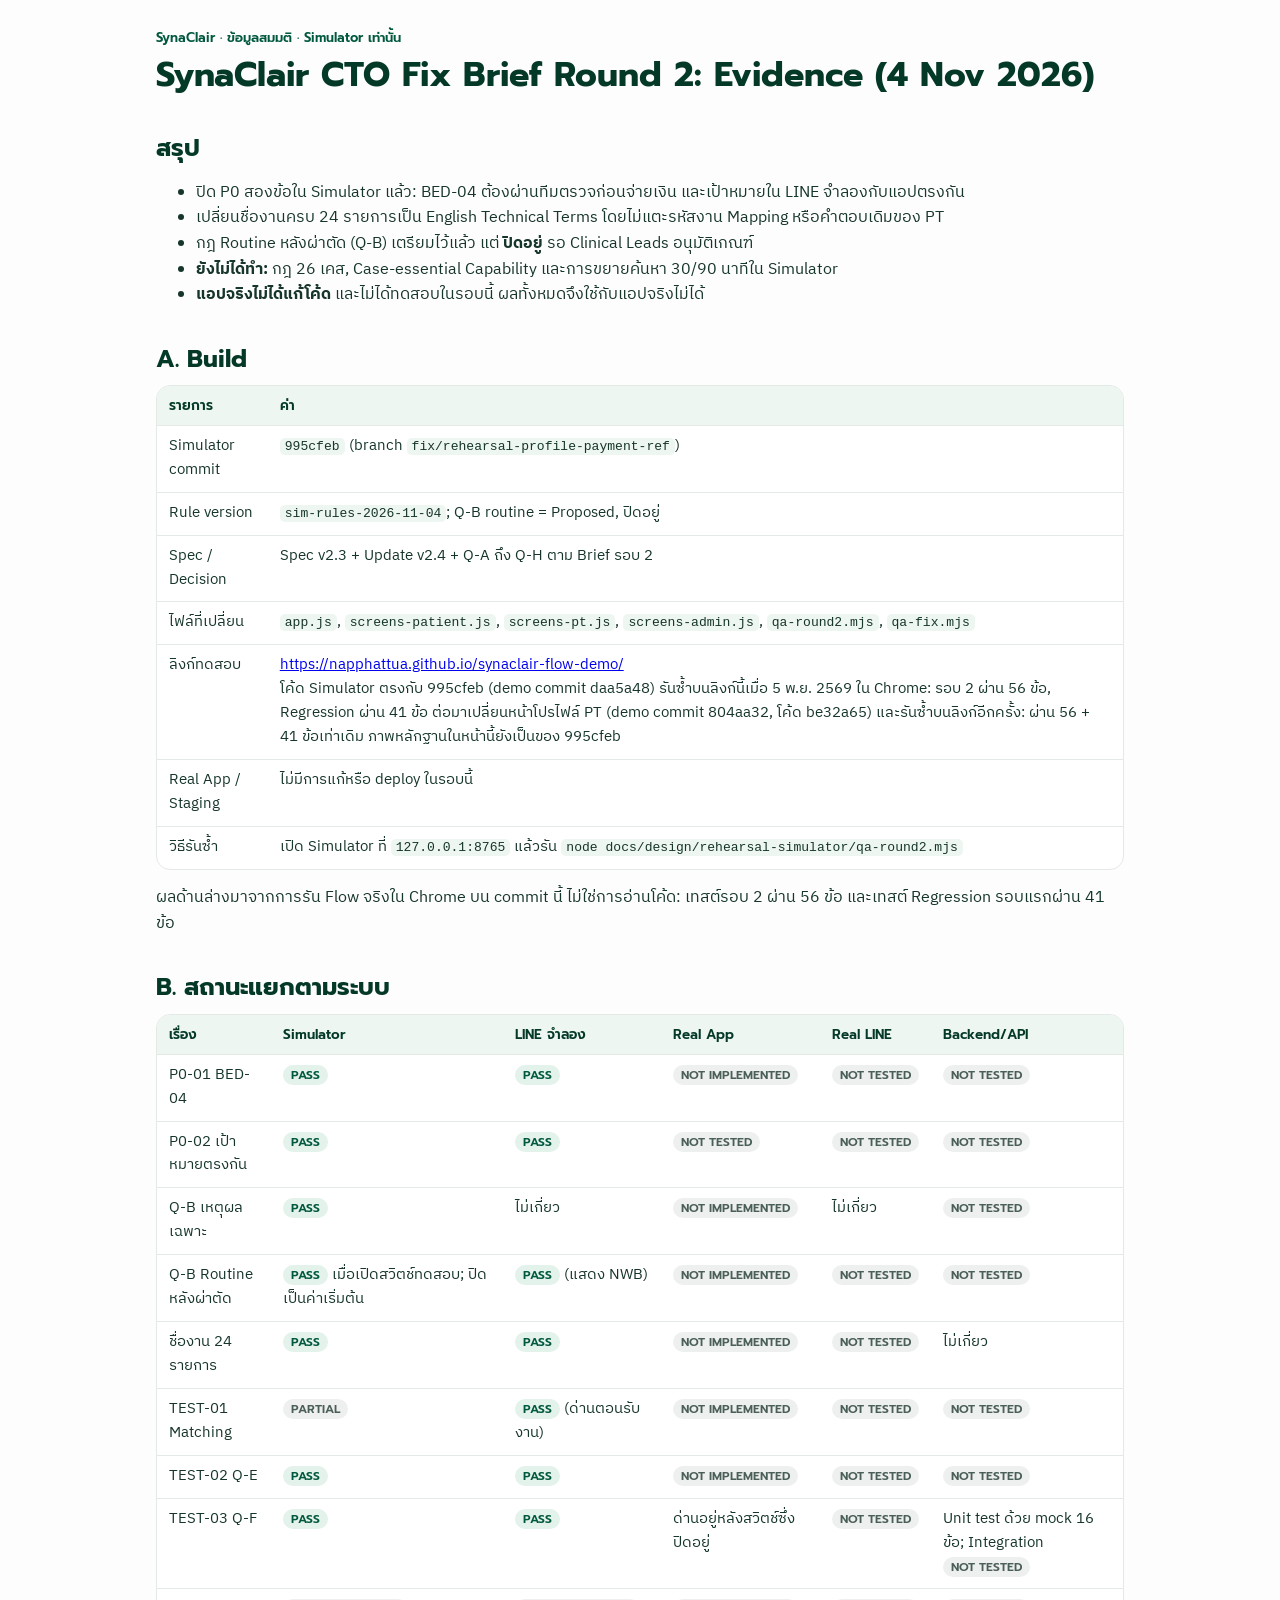
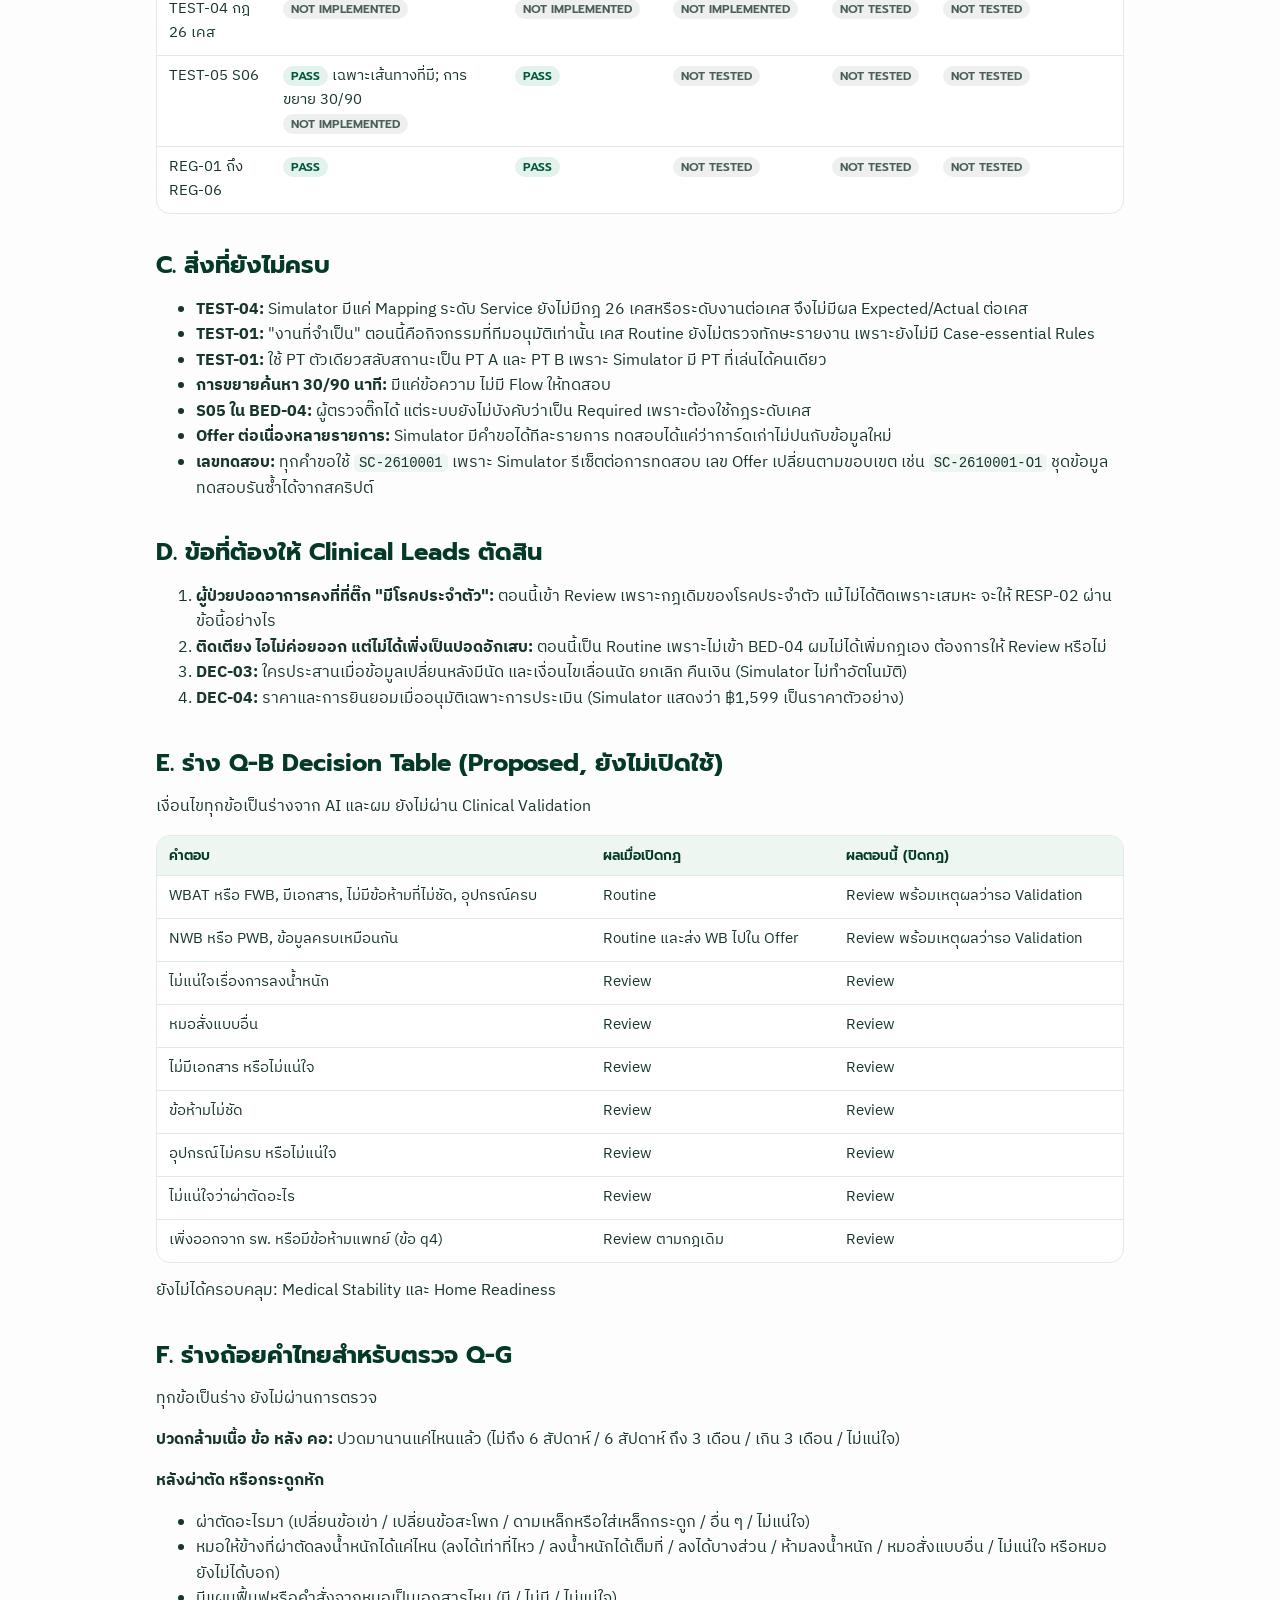
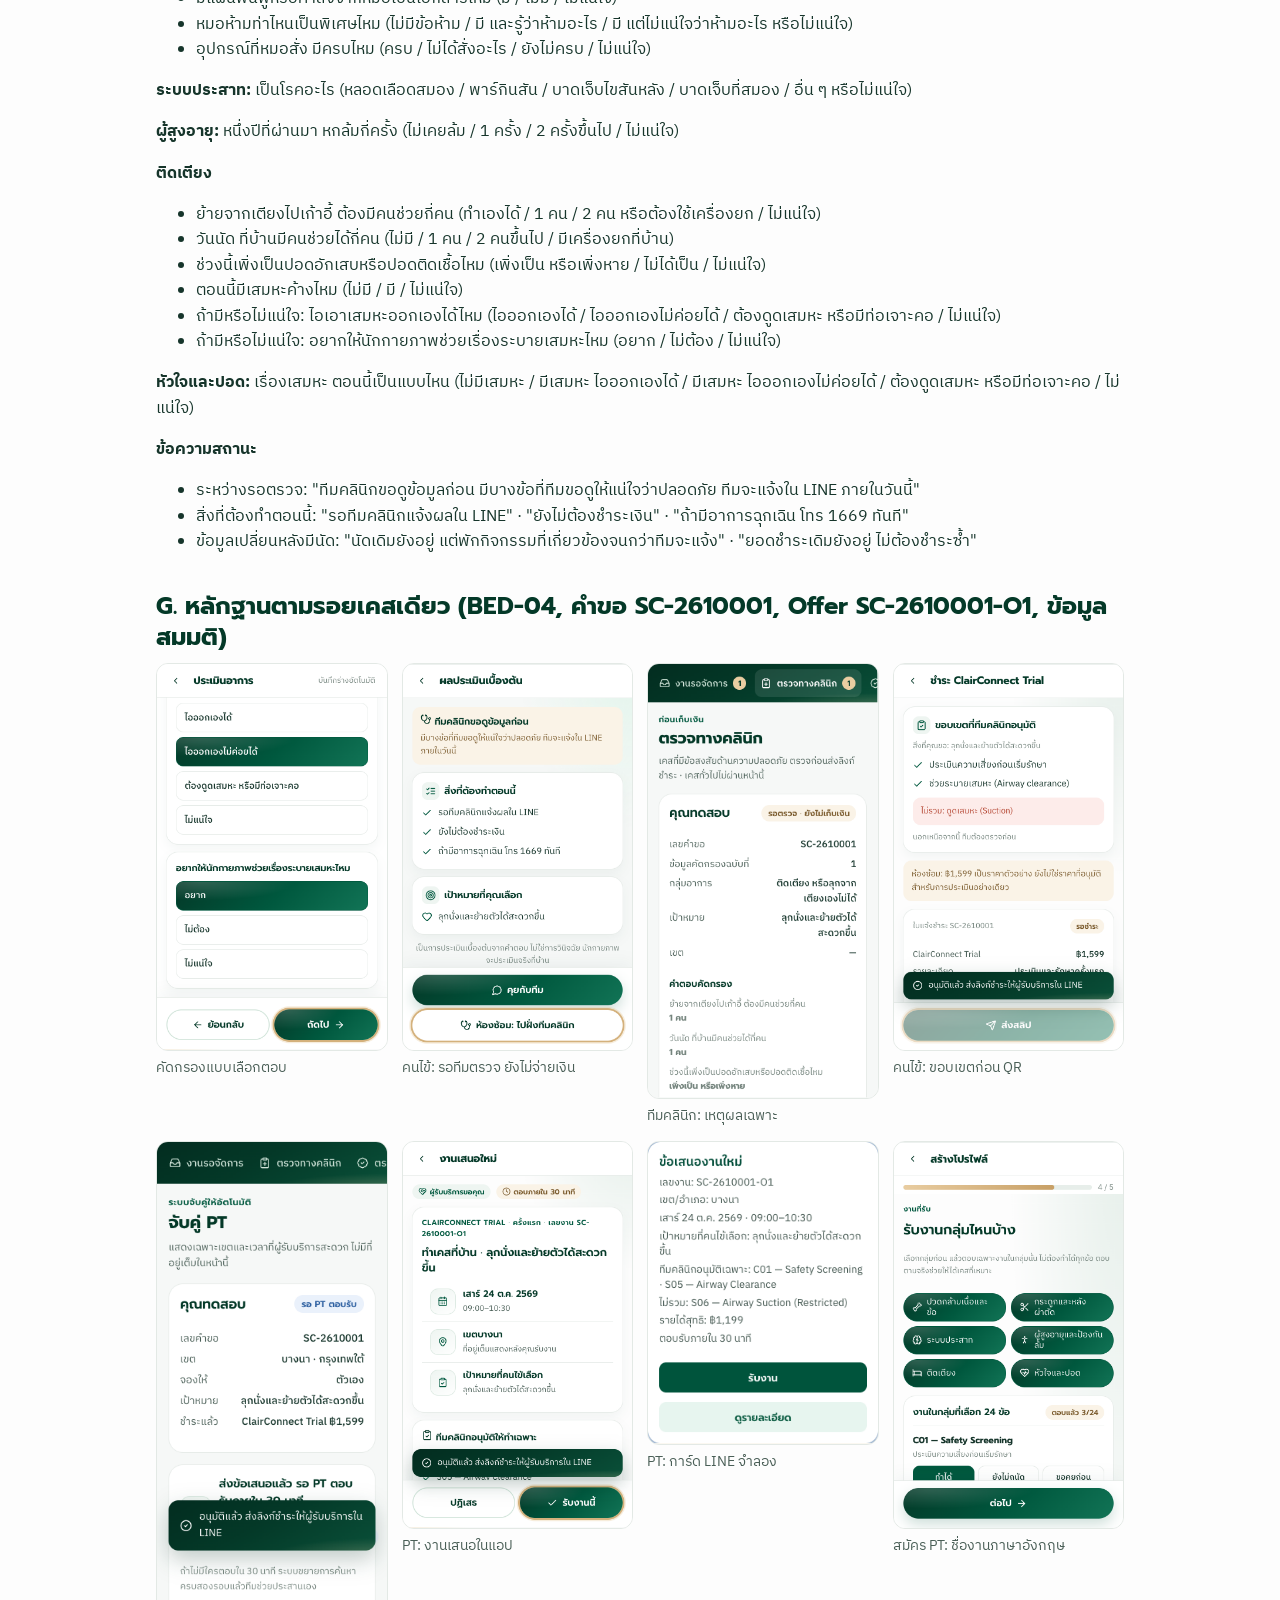
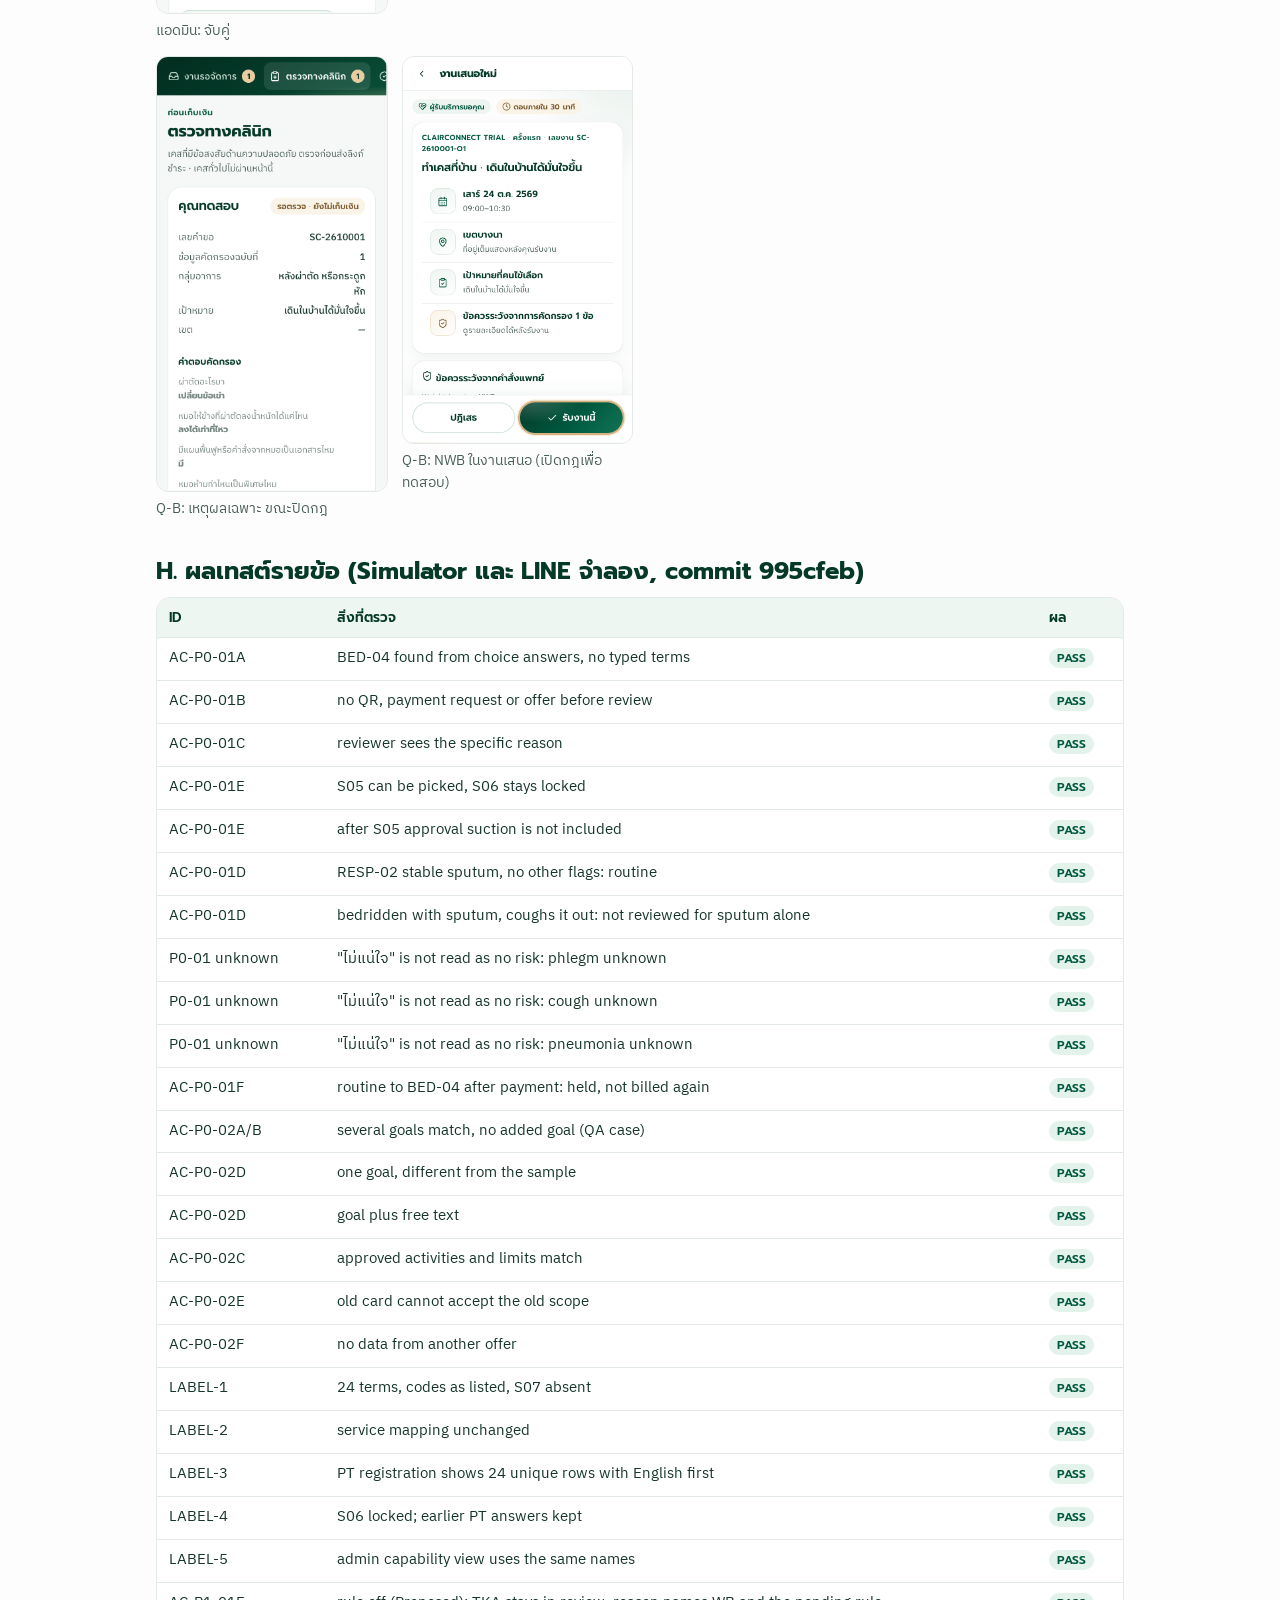
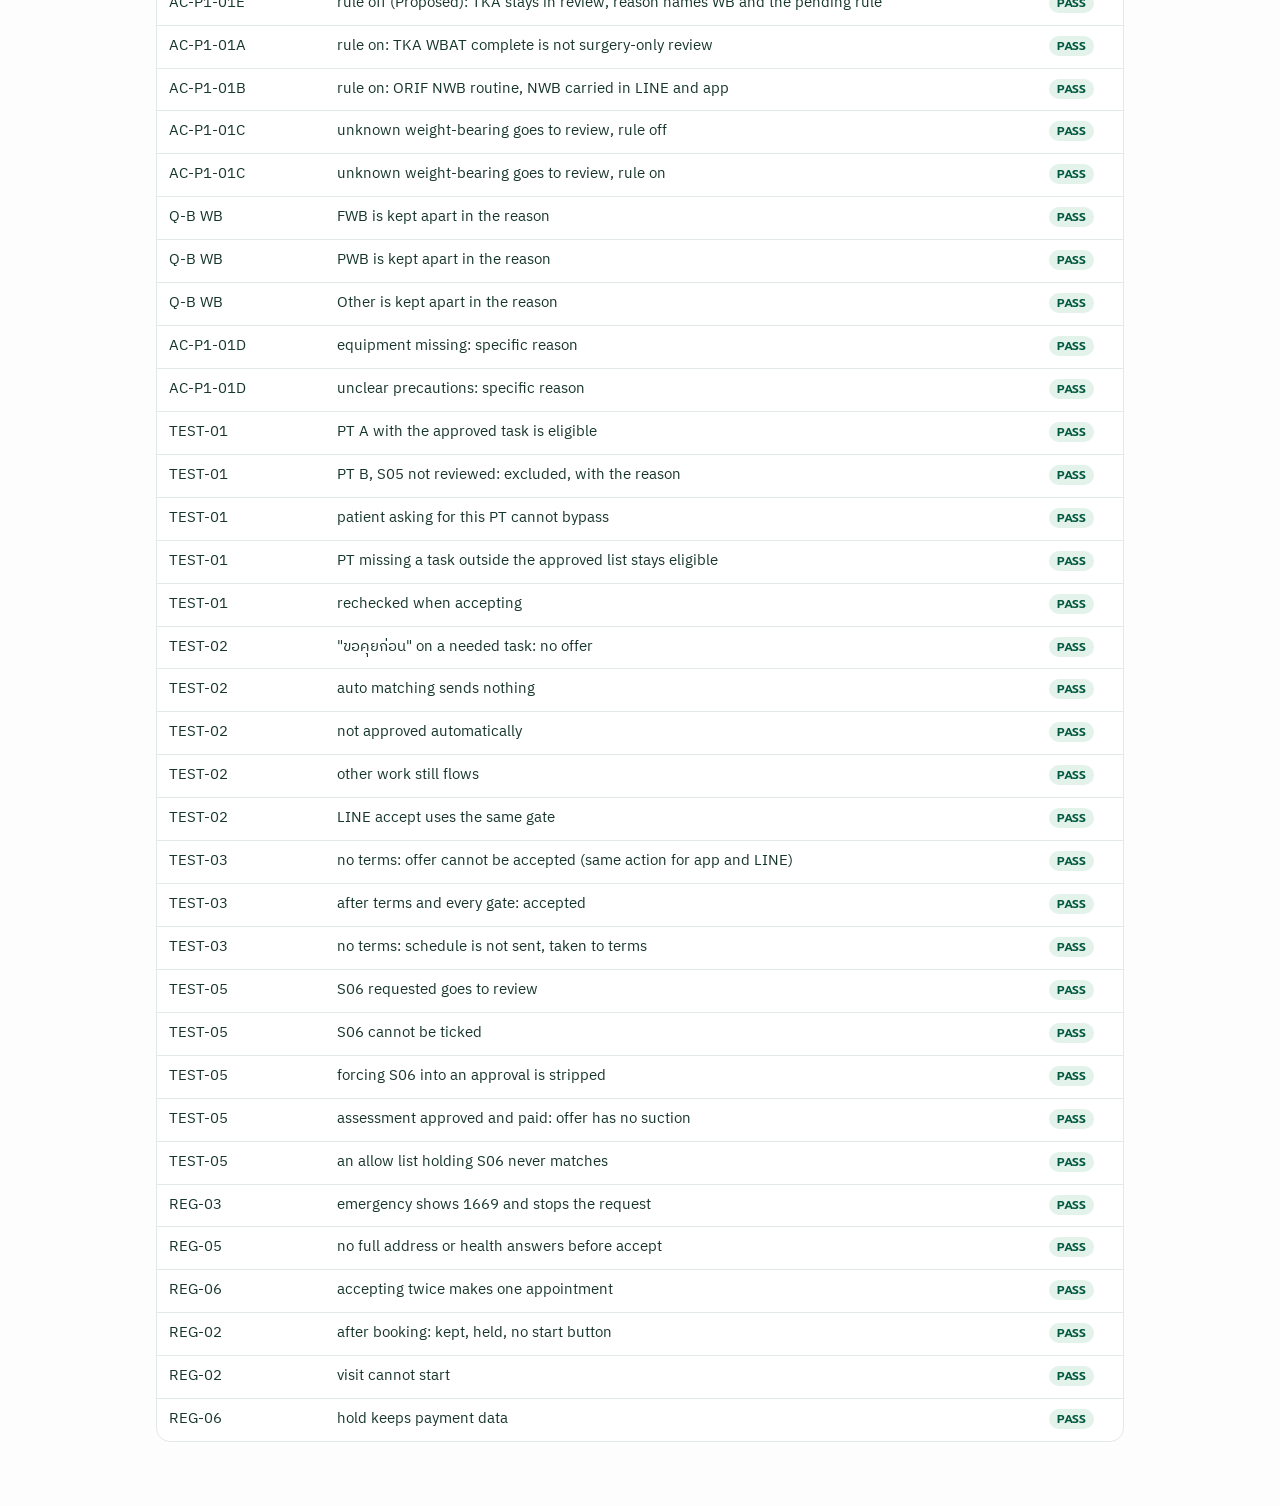
==== commit 46ea313c: "Evidence page: name the build that added the new PT profile Co-Authored-By: Claude Opus 5.5 <noreply" ====
--- a/clinical-fix-round2-evidence-20261104.html
+++ b/clinical-fix-round2-evidence-20261104.html
@@ -1 +1 @@
-<!doctype html><html lang="th"><head><meta charset="utf-8"><meta name="viewport" content="width=device-width,initial-scale=1"><meta name="robots" content="noindex,nofollow"><title>SynaClair Round 2 Evidence</title><link href="https://fonts.googleapis.com/css2?family=IBM+Plex+Sans+Thai:wght@400;500;600&family=Prompt:wght@500;600&display=swap" rel="stylesheet"><style>:root{--forest:#043928;--em:#00583e;--mint:#eef6f1;--ink:#16352b;--sub:#4a5f57;--line:#e3e9e5;--bg:#fdfdfd}*{box-sizing:border-box}body{margin:0;background:var(--bg);color:var(--ink);font:15.5px/1.65 'IBM Plex Sans Thai',system-ui,sans-serif}main{max-width:1000px;margin:0 auto;padding:28px 16px 64px}h1,h2{font-family:Prompt,'IBM Plex Sans Thai',sans-serif;color:var(--forest);line-height:1.3}h1{font-size:clamp(25px,4vw,34px);margin:6px 0 12px}h2{font-size:clamp(19px,2.6vw,24px);margin:36px 0 10px}.kick{font:600 13px Prompt,sans-serif;color:var(--em);margin:0}.wrap{overflow-x:auto;border:1px solid var(--line);border-radius:14px;background:#fff}.tbl{width:100%;border-collapse:collapse;font-size:14.5px}.tbl th{background:var(--mint);text-align:left;font:600 13.5px Prompt,sans-serif;color:var(--forest);padding:9px 12px;white-space:nowrap}.tbl td{padding:9px 12px;border-top:1px solid var(--line);vertical-align:top}.chip{display:inline-block;padding:1px 8px;border-radius:99px;font:600 12px Prompt,sans-serif;white-space:nowrap}.done{background:#e3f2ea;color:var(--em)}.no{background:#eef0ef;color:#4a5f57}code{background:var(--mint);padding:1px 5px;border-radius:5px;font-size:.9em;overflow-wrap:anywhere}.shots{display:grid;grid-template-columns:repeat(auto-fill,minmax(210px,1fr));gap:14px}figure{margin:0}figure img{width:100%;border:1px solid var(--line);border-radius:12px;display:block}figcaption{font-size:13.5px;color:var(--sub);margin-top:6px}</style></head><body><main><p class="kick">SynaClair · ข้อมูลสมมติ · Simulator เท่านั้น</p><h1>SynaClair CTO Fix Brief Round 2: Evidence (4 Nov 2026)</h1><h2>สรุป</h2><ul><li>ปิด P0 สองข้อใน Simulator แล้ว: BED-04 ต้องผ่านทีมตรวจก่อนจ่ายเงิน และเป้าหมายใน LINE จำลองกับแอปตรงกัน</li><li>เปลี่ยนชื่องานครบ 24 รายการเป็น English Technical Terms โดยไม่แตะรหัสงาน Mapping หรือคำตอบเดิมของ PT</li><li>กฎ Routine หลังผ่าตัด (Q-B) เตรียมไว้แล้ว แต่ <b>ปิดอยู่</b> รอ Clinical Leads อนุมัติเกณฑ์</li><li><b>ยังไม่ได้ทำ:</b> กฎ 26 เคส, Case-essential Capability และการขยายค้นหา 30/90 นาทีใน Simulator</li><li><b>แอปจริงไม่ได้แก้โค้ด</b> และไม่ได้ทดสอบในรอบนี้ ผลทั้งหมดจึงใช้กับแอปจริงไม่ได้</li></ul><h2>A. Build</h2><div class="wrap"><table class="tbl"><thead><tr><th>รายการ</th><th>ค่า</th></tr></thead><tbody><tr><td>Simulator commit</td><td><code>995cfeb</code> (branch <code>fix/rehearsal-profile-payment-ref</code>)</td></tr><tr><td>Rule version</td><td><code>sim-rules-2026-11-04</code>; Q-B routine = Proposed, ปิดอยู่</td></tr><tr><td>Spec / Decision</td><td>Spec v2.3 + Update v2.4 + Q-A ถึง Q-H ตาม Brief รอบ 2</td></tr><tr><td>ไฟล์ที่เปลี่ยน</td><td><code>app.js</code>, <code>screens-patient.js</code>, <code>screens-pt.js</code>, <code>screens-admin.js</code>, <code>qa-round2.mjs</code>, <code>qa-fix.mjs</code></td></tr><tr><td>ลิงก์ทดสอบ</td><td><a href="https://napphattua.github.io/synaclair-flow-demo/">https://napphattua.github.io/synaclair-flow-demo/</a><br>โค้ด Simulator ตรงกับ 995cfeb (demo commit daa5a48) รันซ้ำบนลิงก์นี้เมื่อ 5 พ.ย. 2569 ใน Chrome: รอบ 2 ผ่าน 56 ข้อ, Regression ผ่าน 41 ข้อ</td></tr><tr><td>Real App / Staging</td><td>ไม่มีการแก้หรือ deploy ในรอบนี้</td></tr><tr><td>วิธีรันซ้ำ</td><td>เปิด Simulator ที่ <code>127.0.0.1:8765</code> แล้วรัน <code>node docs/design/rehearsal-simulator/qa-round2.mjs</code></td></tr></tbody></table></div><p>ผลด้านล่างมาจากการรัน Flow จริงใน Chrome บน commit นี้ ไม่ใช่การอ่านโค้ด: เทสต์รอบ 2 ผ่าน 56 ข้อ และเทสต์ Regression รอบแรกผ่าน 41 ข้อ</p><h2>B. สถานะแยกตามระบบ</h2><div class="wrap"><table class="tbl"><thead><tr><th>เรื่อง</th><th>Simulator</th><th>LINE จำลอง</th><th>Real App</th><th>Real LINE</th><th>Backend/API</th></tr></thead><tbody><tr><td>P0-01 BED-04</td><td><span class="chip done">PASS</span></td><td><span class="chip done">PASS</span></td><td><span class="chip no">NOT IMPLEMENTED</span></td><td><span class="chip no">NOT TESTED</span></td><td><span class="chip no">NOT TESTED</span></td></tr><tr><td>P0-02 เป้าหมายตรงกัน</td><td><span class="chip done">PASS</span></td><td><span class="chip done">PASS</span></td><td><span class="chip no">NOT TESTED</span></td><td><span class="chip no">NOT TESTED</span></td><td><span class="chip no">NOT TESTED</span></td></tr><tr><td>Q-B เหตุผลเฉพาะ</td><td><span class="chip done">PASS</span></td><td>ไม่เกี่ยว</td><td><span class="chip no">NOT IMPLEMENTED</span></td><td>ไม่เกี่ยว</td><td><span class="chip no">NOT TESTED</span></td></tr><tr><td>Q-B Routine หลังผ่าตัด</td><td><span class="chip done">PASS</span> เมื่อเปิดสวิตช์ทดสอบ; ปิดเป็นค่าเริ่มต้น</td><td><span class="chip done">PASS</span> (แสดง NWB)</td><td><span class="chip no">NOT IMPLEMENTED</span></td><td><span class="chip no">NOT TESTED</span></td><td><span class="chip no">NOT TESTED</span></td></tr><tr><td>ชื่องาน 24 รายการ</td><td><span class="chip done">PASS</span></td><td><span class="chip done">PASS</span></td><td><span class="chip no">NOT IMPLEMENTED</span></td><td><span class="chip no">NOT TESTED</span></td><td>ไม่เกี่ยว</td></tr><tr><td>TEST-01 Matching</td><td><span class="chip no">PARTIAL</span></td><td><span class="chip done">PASS</span> (ด่านตอนรับงาน)</td><td><span class="chip no">NOT IMPLEMENTED</span></td><td><span class="chip no">NOT TESTED</span></td><td><span class="chip no">NOT TESTED</span></td></tr><tr><td>TEST-02 Q-E</td><td><span class="chip done">PASS</span></td><td><span class="chip done">PASS</span></td><td><span class="chip no">NOT IMPLEMENTED</span></td><td><span class="chip no">NOT TESTED</span></td><td><span class="chip no">NOT TESTED</span></td></tr><tr><td>TEST-03 Q-F</td><td><span class="chip done">PASS</span></td><td><span class="chip done">PASS</span></td><td>ด่านอยู่หลังสวิตช์ซึ่งปิดอยู่</td><td><span class="chip no">NOT TESTED</span></td><td>Unit test ด้วย mock 16 ข้อ; Integration <span class="chip no">NOT TESTED</span></td></tr><tr><td>TEST-04 กฎ 26 เคส</td><td><span class="chip no">NOT IMPLEMENTED</span></td><td><span class="chip no">NOT IMPLEMENTED</span></td><td><span class="chip no">NOT IMPLEMENTED</span></td><td><span class="chip no">NOT TESTED</span></td><td><span class="chip no">NOT TESTED</span></td></tr><tr><td>TEST-05 S06</td><td><span class="chip done">PASS</span> เฉพาะเส้นทางที่มี; การขยาย 30/90 <span class="chip no">NOT IMPLEMENTED</span></td><td><span class="chip done">PASS</span></td><td><span class="chip no">NOT TESTED</span></td><td><span class="chip no">NOT TESTED</span></td><td><span class="chip no">NOT TESTED</span></td></tr><tr><td>REG-01 ถึง REG-06</td><td><span class="chip done">PASS</span></td><td><span class="chip done">PASS</span></td><td><span class="chip no">NOT TESTED</span></td><td><span class="chip no">NOT TESTED</span></td><td><span class="chip no">NOT TESTED</span></td></tr></tbody></table></div><h2>C. สิ่งที่ยังไม่ครบ</h2><ul><li><b>TEST-04:</b> Simulator มีแค่ Mapping ระดับ Service ยังไม่มีกฎ 26 เคสหรือระดับงานต่อเคส จึงไม่มีผล Expected/Actual ต่อเคส</li><li><b>TEST-01:</b> "งานที่จำเป็น" ตอนนี้คือกิจกรรมที่ทีมอนุมัติเท่านั้น เคส Routine ยังไม่ตรวจทักษะรายงาน เพราะยังไม่มี Case-essential Rules</li><li><b>TEST-01:</b> ใช้ PT ตัวเดียวสลับสถานะเป็น PT A และ PT B เพราะ Simulator มี PT ที่เล่นได้คนเดียว</li><li><b>การขยายค้นหา 30/90 นาที:</b> มีแค่ข้อความ ไม่มี Flow ให้ทดสอบ</li><li><b>S05 ใน BED-04:</b> ผู้ตรวจติ๊กได้ แต่ระบบยังไม่บังคับว่าเป็น Required เพราะต้องใช้กฎระดับเคส</li><li><b>Offer ต่อเนื่องหลายรายการ:</b> Simulator มีคำขอได้ทีละรายการ ทดสอบได้แค่ว่าการ์ดเก่าไม่ปนกับข้อมูลใหม่</li><li><b>เลขทดสอบ:</b> ทุกคำขอใช้ <code>SC-2610001</code> เพราะ Simulator รีเซ็ตต่อการทดสอบ เลข Offer เปลี่ยนตามขอบเขต เช่น <code>SC-2610001-O1</code> ชุดข้อมูลทดสอบรันซ้ำได้จากสคริปต์</li></ul><h2>D. ข้อที่ต้องให้ Clinical Leads ตัดสิน</h2><ol><li><b>ผู้ป่วยปอดอาการคงที่ที่ติ๊ก "มีโรคประจำตัว":</b> ตอนนี้เข้า Review เพราะกฎเดิมของโรคประจำตัว แม้ไม่ได้ติดเพราะเสมหะ จะให้ RESP-02 ผ่านข้อนี้อย่างไร</li><li><b>ติดเตียง ไอไม่ค่อยออก แต่ไม่ได้เพิ่งเป็นปอดอักเสบ:</b> ตอนนี้เป็น Routine เพราะไม่เข้า BED-04 ผมไม่ได้เพิ่มกฎเอง ต้องการให้ Review หรือไม่</li><li><b>DEC-03:</b> ใครประสานเมื่อข้อมูลเปลี่ยนหลังมีนัด และเงื่อนไขเลื่อนนัด ยกเลิก คืนเงิน (Simulator ไม่ทำอัตโนมัติ)</li><li><b>DEC-04:</b> ราคาและการยินยอมเมื่ออนุมัติเฉพาะการประเมิน (Simulator แสดงว่า ฿1,599 เป็นราคาตัวอย่าง)</li></ol><h2>E. ร่าง Q-B Decision Table (Proposed, ยังไม่เปิดใช้)</h2><p>เงื่อนไขทุกข้อเป็นร่างจาก AI และผม ยังไม่ผ่าน Clinical Validation</p><div class="wrap"><table class="tbl"><thead><tr><th>คำตอบ</th><th>ผลเมื่อเปิดกฎ</th><th>ผลตอนนี้ (ปิดกฎ)</th></tr></thead><tbody><tr><td>WBAT หรือ FWB, มีเอกสาร, ไม่มีข้อห้ามที่ไม่ชัด, อุปกรณ์ครบ</td><td>Routine</td><td>Review พร้อมเหตุผลว่ารอ Validation</td></tr><tr><td>NWB หรือ PWB, ข้อมูลครบเหมือนกัน</td><td>Routine และส่ง WB ไปใน Offer</td><td>Review พร้อมเหตุผลว่ารอ Validation</td></tr><tr><td>ไม่แน่ใจเรื่องการลงน้ำหนัก</td><td>Review</td><td>Review</td></tr><tr><td>หมอสั่งแบบอื่น</td><td>Review</td><td>Review</td></tr><tr><td>ไม่มีเอกสาร หรือไม่แน่ใจ</td><td>Review</td><td>Review</td></tr><tr><td>ข้อห้ามไม่ชัด</td><td>Review</td><td>Review</td></tr><tr><td>อุปกรณ์ไม่ครบ หรือไม่แน่ใจ</td><td>Review</td><td>Review</td></tr><tr><td>ไม่แน่ใจว่าผ่าตัดอะไร</td><td>Review</td><td>Review</td></tr><tr><td>เพิ่งออกจาก รพ. หรือมีข้อห้ามแพทย์ (ข้อ q4)</td><td>Review ตามกฎเดิม</td><td>Review</td></tr></tbody></table></div><p>ยังไม่ได้ครอบคลุม: Medical Stability และ Home Readiness</p><h2>F. ร่างถ้อยคำไทยสำหรับตรวจ Q-G</h2><p>ทุกข้อเป็นร่าง ยังไม่ผ่านการตรวจ</p><p><b>ปวดกล้ามเนื้อ ข้อ หลัง คอ:</b> ปวดมานานแค่ไหนแล้ว (ไม่ถึง 6 สัปดาห์ / 6 สัปดาห์ ถึง 3 เดือน / เกิน 3 เดือน / ไม่แน่ใจ)</p><p><b>หลังผ่าตัด หรือกระดูกหัก</b></p><ul><li>ผ่าตัดอะไรมา (เปลี่ยนข้อเข่า / เปลี่ยนข้อสะโพก / ดามเหล็กหรือใส่เหล็กกระดูก / อื่น ๆ / ไม่แน่ใจ)</li><li>หมอให้ข้างที่ผ่าตัดลงน้ำหนักได้แค่ไหน (ลงได้เท่าที่ไหว / ลงน้ำหนักได้เต็มที่ / ลงได้บางส่วน / ห้ามลงน้ำหนัก / หมอสั่งแบบอื่น / ไม่แน่ใจ หรือหมอยังไม่ได้บอก)</li><li>มีแผนฟื้นฟูหรือคำสั่งจากหมอเป็นเอกสารไหม (มี / ไม่มี / ไม่แน่ใจ)</li><li>หมอห้ามท่าไหนเป็นพิเศษไหม (ไม่มีข้อห้าม / มี และรู้ว่าห้ามอะไร / มี แต่ไม่แน่ใจว่าห้ามอะไร หรือไม่แน่ใจ)</li><li>อุปกรณ์ที่หมอสั่ง มีครบไหม (ครบ / ไม่ได้สั่งอะไร / ยังไม่ครบ / ไม่แน่ใจ)</li></ul><p><b>ระบบประสาท:</b> เป็นโรคอะไร (หลอดเลือดสมอง / พาร์กินสัน / บาดเจ็บไขสันหลัง / บาดเจ็บที่สมอง / อื่น ๆ หรือไม่แน่ใจ)</p><p><b>ผู้สูงอายุ:</b> หนึ่งปีที่ผ่านมา หกล้มกี่ครั้ง (ไม่เคยล้ม / 1 ครั้ง / 2 ครั้งขึ้นไป / ไม่แน่ใจ)</p><p><b>ติดเตียง</b></p><ul><li>ย้ายจากเตียงไปเก้าอี้ ต้องมีคนช่วยกี่คน (ทำเองได้ / 1 คน / 2 คน หรือต้องใช้เครื่องยก / ไม่แน่ใจ)</li><li>วันนัด ที่บ้านมีคนช่วยได้กี่คน (ไม่มี / 1 คน / 2 คนขึ้นไป / มีเครื่องยกที่บ้าน)</li><li>ช่วงนี้เพิ่งเป็นปอดอักเสบหรือปอดติดเชื้อไหม (เพิ่งเป็น หรือเพิ่งหาย / ไม่ได้เป็น / ไม่แน่ใจ)</li><li>ตอนนี้มีเสมหะค้างไหม (ไม่มี / มี / ไม่แน่ใจ)</li><li>ถ้ามีหรือไม่แน่ใจ: ไอเอาเสมหะออกเองได้ไหม (ไอออกเองได้ / ไอออกเองไม่ค่อยได้ / ต้องดูดเสมหะ หรือมีท่อเจาะคอ / ไม่แน่ใจ)</li><li>ถ้ามีหรือไม่แน่ใจ: อยากให้นักกายภาพช่วยเรื่องระบายเสมหะไหม (อยาก / ไม่ต้อง / ไม่แน่ใจ)</li></ul><p><b>หัวใจและปอด:</b> เรื่องเสมหะ ตอนนี้เป็นแบบไหน (ไม่มีเสมหะ / มีเสมหะ ไอออกเองได้ / มีเสมหะ ไอออกเองไม่ค่อยได้ / ต้องดูดเสมหะ หรือมีท่อเจาะคอ / ไม่แน่ใจ)</p><p><b>ข้อความสถานะ</b></p><ul><li>ระหว่างรอตรวจ: "ทีมคลินิกขอดูข้อมูลก่อน มีบางข้อที่ทีมขอดูให้แน่ใจว่าปลอดภัย ทีมจะแจ้งใน LINE ภายในวันนี้"</li><li>สิ่งที่ต้องทำตอนนี้: "รอทีมคลินิกแจ้งผลใน LINE" · "ยังไม่ต้องชำระเงิน" · "ถ้ามีอาการฉุกเฉิน โทร 1669 ทันที"</li><li>ข้อมูลเปลี่ยนหลังมีนัด: "นัดเดิมยังอยู่ แต่พักกิจกรรมที่เกี่ยวข้องจนกว่าทีมจะแจ้ง" · "ยอดชำระเดิมยังอยู่ ไม่ต้องชำระซ้ำ"</li></ul><h2>G. หลักฐานตามรอยเคสเดียว (BED-04, คำขอ SC-2610001, Offer SC-2610001-O1, ข้อมูลสมมติ)</h2><div class="shots"><figure><img loading="lazy" src="evidence-round2/01-bed04-screening.png" alt="คัดกรองแบบเลือกตอบ"><figcaption>คัดกรองแบบเลือกตอบ</figcaption></figure><figure><img loading="lazy" src="evidence-round2/02-bed04-result-hold.png" alt="คนไข้: รอทีมตรวจ ยังไม่จ่ายเงิน"><figcaption>คนไข้: รอทีมตรวจ ยังไม่จ่ายเงิน</figcaption></figure><figure><img loading="lazy" src="evidence-round2/03-bed04-clinical-review.png" alt="ทีมคลินิก: เหตุผลเฉพาะ"><figcaption>ทีมคลินิก: เหตุผลเฉพาะ</figcaption></figure><figure><img loading="lazy" src="evidence-round2/04-bed04-scope-before-qr.png" alt="คนไข้: ขอบเขตก่อน QR"><figcaption>คนไข้: ขอบเขตก่อน QR</figcaption></figure><figure><img loading="lazy" src="evidence-round2/05-bed04-admin-match.png" alt="แอดมิน: จับคู่"><figcaption>แอดมิน: จับคู่</figcaption></figure><figure><img loading="lazy" src="evidence-round2/06-bed04-pt-offer.png" alt="PT: งานเสนอในแอป"><figcaption>PT: งานเสนอในแอป</figcaption></figure><figure><img loading="lazy" src="evidence-round2/07-bed04-line-card.png" alt="PT: การ์ด LINE จำลอง"><figcaption>PT: การ์ด LINE จำลอง</figcaption></figure><figure><img loading="lazy" src="evidence-round2/09-pt-registration-labels.png" alt="สมัคร PT: ชื่องานภาษาอังกฤษ"><figcaption>สมัคร PT: ชื่องานภาษาอังกฤษ</figcaption></figure><figure><img loading="lazy" src="evidence-round2/10-postop-reason-rule-off.png" alt="Q-B: เหตุผลเฉพาะ ขณะปิดกฎ"><figcaption>Q-B: เหตุผลเฉพาะ ขณะปิดกฎ</figcaption></figure><figure><img loading="lazy" src="evidence-round2/11-postop-nwb-offer.png" alt="Q-B: NWB ในงานเสนอ (เปิดกฎเพื่อทดสอบ)"><figcaption>Q-B: NWB ในงานเสนอ (เปิดกฎเพื่อทดสอบ)</figcaption></figure></div><h2>H. ผลเทสต์รายข้อ (Simulator และ LINE จำลอง, commit 995cfeb)</h2><div class="wrap"><table class="tbl"><thead><tr><th>ID</th><th>สิ่งที่ตรวจ</th><th>ผล</th></tr></thead><tbody><tr><td>AC-P0-01A</td><td>BED-04 found from choice answers, no typed terms</td><td><span class="chip done">PASS</span></td></tr><tr><td>AC-P0-01B</td><td>no QR, payment request or offer before review</td><td><span class="chip done">PASS</span></td></tr><tr><td>AC-P0-01C</td><td>reviewer sees the specific reason</td><td><span class="chip done">PASS</span></td></tr><tr><td>AC-P0-01E</td><td>S05 can be picked, S06 stays locked</td><td><span class="chip done">PASS</span></td></tr><tr><td>AC-P0-01E</td><td>after S05 approval suction is not included</td><td><span class="chip done">PASS</span></td></tr><tr><td>AC-P0-01D</td><td>RESP-02 stable sputum, no other flags: routine</td><td><span class="chip done">PASS</span></td></tr><tr><td>AC-P0-01D</td><td>bedridden with sputum, coughs it out: not reviewed for sputum alone</td><td><span class="chip done">PASS</span></td></tr><tr><td>P0-01 unknown</td><td>"ไม่แน่ใจ" is not read as no risk: phlegm unknown</td><td><span class="chip done">PASS</span></td></tr><tr><td>P0-01 unknown</td><td>"ไม่แน่ใจ" is not read as no risk: cough unknown</td><td><span class="chip done">PASS</span></td></tr><tr><td>P0-01 unknown</td><td>"ไม่แน่ใจ" is not read as no risk: pneumonia unknown</td><td><span class="chip done">PASS</span></td></tr><tr><td>AC-P0-01F</td><td>routine to BED-04 after payment: held, not billed again</td><td><span class="chip done">PASS</span></td></tr><tr><td>AC-P0-02A/B</td><td>several goals match, no added goal (QA case)</td><td><span class="chip done">PASS</span></td></tr><tr><td>AC-P0-02D</td><td>one goal, different from the sample</td><td><span class="chip done">PASS</span></td></tr><tr><td>AC-P0-02D</td><td>goal plus free text</td><td><span class="chip done">PASS</span></td></tr><tr><td>AC-P0-02C</td><td>approved activities and limits match</td><td><span class="chip done">PASS</span></td></tr><tr><td>AC-P0-02E</td><td>old card cannot accept the old scope</td><td><span class="chip done">PASS</span></td></tr><tr><td>AC-P0-02F</td><td>no data from another offer</td><td><span class="chip done">PASS</span></td></tr><tr><td>LABEL-1</td><td>24 terms, codes as listed, S07 absent</td><td><span class="chip done">PASS</span></td></tr><tr><td>LABEL-2</td><td>service mapping unchanged</td><td><span class="chip done">PASS</span></td></tr><tr><td>LABEL-3</td><td>PT registration shows 24 unique rows with English first</td><td><span class="chip done">PASS</span></td></tr><tr><td>LABEL-4</td><td>S06 locked; earlier PT answers kept</td><td><span class="chip done">PASS</span></td></tr><tr><td>LABEL-5</td><td>admin capability view uses the same names</td><td><span class="chip done">PASS</span></td></tr><tr><td>AC-P1-01E</td><td>rule off (Proposed): TKA stays in review, reason names WB and the pending rule</td><td><span class="chip done">PASS</span></td></tr><tr><td>AC-P1-01A</td><td>rule on: TKA WBAT complete is not surgery-only review</td><td><span class="chip done">PASS</span></td></tr><tr><td>AC-P1-01B</td><td>rule on: ORIF NWB routine, NWB carried in LINE and app</td><td><span class="chip done">PASS</span></td></tr><tr><td>AC-P1-01C</td><td>unknown weight-bearing goes to review, rule off</td><td><span class="chip done">PASS</span></td></tr><tr><td>AC-P1-01C</td><td>unknown weight-bearing goes to review, rule on</td><td><span class="chip done">PASS</span></td></tr><tr><td>Q-B WB</td><td>FWB is kept apart in the reason</td><td><span class="chip done">PASS</span></td></tr><tr><td>Q-B WB</td><td>PWB is kept apart in the reason</td><td><span class="chip done">PASS</span></td></tr><tr><td>Q-B WB</td><td>Other is kept apart in the reason</td><td><span class="chip done">PASS</span></td></tr><tr><td>AC-P1-01D</td><td>equipment missing: specific reason</td><td><span class="chip done">PASS</span></td></tr><tr><td>AC-P1-01D</td><td>unclear precautions: specific reason</td><td><span class="chip done">PASS</span></td></tr><tr><td>TEST-01</td><td>PT A with the approved task is eligible</td><td><span class="chip done">PASS</span></td></tr><tr><td>TEST-01</td><td>PT B, S05 not reviewed: excluded, with the reason</td><td><span class="chip done">PASS</span></td></tr><tr><td>TEST-01</td><td>patient asking for this PT cannot bypass</td><td><span class="chip done">PASS</span></td></tr><tr><td>TEST-01</td><td>PT missing a task outside the approved list stays eligible</td><td><span class="chip done">PASS</span></td></tr><tr><td>TEST-01</td><td>rechecked when accepting</td><td><span class="chip done">PASS</span></td></tr><tr><td>TEST-02</td><td>"ขอคุยก่อน" on a needed task: no offer</td><td><span class="chip done">PASS</span></td></tr><tr><td>TEST-02</td><td>auto matching sends nothing</td><td><span class="chip done">PASS</span></td></tr><tr><td>TEST-02</td><td>not approved automatically</td><td><span class="chip done">PASS</span></td></tr><tr><td>TEST-02</td><td>other work still flows</td><td><span class="chip done">PASS</span></td></tr><tr><td>TEST-02</td><td>LINE accept uses the same gate</td><td><span class="chip done">PASS</span></td></tr><tr><td>TEST-03</td><td>no terms: offer cannot be accepted (same action for app and LINE)</td><td><span class="chip done">PASS</span></td></tr><tr><td>TEST-03</td><td>after terms and every gate: accepted</td><td><span class="chip done">PASS</span></td></tr><tr><td>TEST-03</td><td>no terms: schedule is not sent, taken to terms</td><td><span class="chip done">PASS</span></td></tr><tr><td>TEST-05</td><td>S06 requested goes to review</td><td><span class="chip done">PASS</span></td></tr><tr><td>TEST-05</td><td>S06 cannot be ticked</td><td><span class="chip done">PASS</span></td></tr><tr><td>TEST-05</td><td>forcing S06 into an approval is stripped</td><td><span class="chip done">PASS</span></td></tr><tr><td>TEST-05</td><td>assessment approved and paid: offer has no suction</td><td><span class="chip done">PASS</span></td></tr><tr><td>TEST-05</td><td>an allow list holding S06 never matches</td><td><span class="chip done">PASS</span></td></tr><tr><td>REG-03</td><td>emergency shows 1669 and stops the request</td><td><span class="chip done">PASS</span></td></tr><tr><td>REG-05</td><td>no full address or health answers before accept</td><td><span class="chip done">PASS</span></td></tr><tr><td>REG-06</td><td>accepting twice makes one appointment</td><td><span class="chip done">PASS</span></td></tr><tr><td>REG-02</td><td>after booking: kept, held, no start button</td><td><span class="chip done">PASS</span></td></tr><tr><td>REG-02</td><td>visit cannot start</td><td><span class="chip done">PASS</span></td></tr><tr><td>REG-06</td><td>hold keeps payment data</td><td><span class="chip done">PASS</span></td></tr></tbody></table></div></main></body></html>+<!doctype html><html lang="th"><head><meta charset="utf-8"><meta name="viewport" content="width=device-width,initial-scale=1"><meta name="robots" content="noindex,nofollow"><title>SynaClair Round 2 Evidence</title><link href="https://fonts.googleapis.com/css2?family=IBM+Plex+Sans+Thai:wght@400;500;600&family=Prompt:wght@500;600&display=swap" rel="stylesheet"><style>:root{--forest:#043928;--em:#00583e;--mint:#eef6f1;--ink:#16352b;--sub:#4a5f57;--line:#e3e9e5;--bg:#fdfdfd}*{box-sizing:border-box}body{margin:0;background:var(--bg);color:var(--ink);font:15.5px/1.65 'IBM Plex Sans Thai',system-ui,sans-serif}main{max-width:1000px;margin:0 auto;padding:28px 16px 64px}h1,h2{font-family:Prompt,'IBM Plex Sans Thai',sans-serif;color:var(--forest);line-height:1.3}h1{font-size:clamp(25px,4vw,34px);margin:6px 0 12px}h2{font-size:clamp(19px,2.6vw,24px);margin:36px 0 10px}.kick{font:600 13px Prompt,sans-serif;color:var(--em);margin:0}.wrap{overflow-x:auto;border:1px solid var(--line);border-radius:14px;background:#fff}.tbl{width:100%;border-collapse:collapse;font-size:14.5px}.tbl th{background:var(--mint);text-align:left;font:600 13.5px Prompt,sans-serif;color:var(--forest);padding:9px 12px;white-space:nowrap}.tbl td{padding:9px 12px;border-top:1px solid var(--line);vertical-align:top}.chip{display:inline-block;padding:1px 8px;border-radius:99px;font:600 12px Prompt,sans-serif;white-space:nowrap}.done{background:#e3f2ea;color:var(--em)}.no{background:#eef0ef;color:#4a5f57}code{background:var(--mint);padding:1px 5px;border-radius:5px;font-size:.9em;overflow-wrap:anywhere}.shots{display:grid;grid-template-columns:repeat(auto-fill,minmax(210px,1fr));gap:14px}figure{margin:0}figure img{width:100%;border:1px solid var(--line);border-radius:12px;display:block}figcaption{font-size:13.5px;color:var(--sub);margin-top:6px}</style></head><body><main><p class="kick">SynaClair · ข้อมูลสมมติ · Simulator เท่านั้น</p><h1>SynaClair CTO Fix Brief Round 2: Evidence (4 Nov 2026)</h1><h2>สรุป</h2><ul><li>ปิด P0 สองข้อใน Simulator แล้ว: BED-04 ต้องผ่านทีมตรวจก่อนจ่ายเงิน และเป้าหมายใน LINE จำลองกับแอปตรงกัน</li><li>เปลี่ยนชื่องานครบ 24 รายการเป็น English Technical Terms โดยไม่แตะรหัสงาน Mapping หรือคำตอบเดิมของ PT</li><li>กฎ Routine หลังผ่าตัด (Q-B) เตรียมไว้แล้ว แต่ <b>ปิดอยู่</b> รอ Clinical Leads อนุมัติเกณฑ์</li><li><b>ยังไม่ได้ทำ:</b> กฎ 26 เคส, Case-essential Capability และการขยายค้นหา 30/90 นาทีใน Simulator</li><li><b>แอปจริงไม่ได้แก้โค้ด</b> และไม่ได้ทดสอบในรอบนี้ ผลทั้งหมดจึงใช้กับแอปจริงไม่ได้</li></ul><h2>A. Build</h2><div class="wrap"><table class="tbl"><thead><tr><th>รายการ</th><th>ค่า</th></tr></thead><tbody><tr><td>Simulator commit</td><td><code>995cfeb</code> (branch <code>fix/rehearsal-profile-payment-ref</code>)</td></tr><tr><td>Rule version</td><td><code>sim-rules-2026-11-04</code>; Q-B routine = Proposed, ปิดอยู่</td></tr><tr><td>Spec / Decision</td><td>Spec v2.3 + Update v2.4 + Q-A ถึง Q-H ตาม Brief รอบ 2</td></tr><tr><td>ไฟล์ที่เปลี่ยน</td><td><code>app.js</code>, <code>screens-patient.js</code>, <code>screens-pt.js</code>, <code>screens-admin.js</code>, <code>qa-round2.mjs</code>, <code>qa-fix.mjs</code></td></tr><tr><td>ลิงก์ทดสอบ</td><td><a href="https://napphattua.github.io/synaclair-flow-demo/">https://napphattua.github.io/synaclair-flow-demo/</a><br>โค้ด Simulator ตรงกับ 995cfeb (demo commit daa5a48) รันซ้ำบนลิงก์นี้เมื่อ 5 พ.ย. 2569 ใน Chrome: รอบ 2 ผ่าน 56 ข้อ, Regression ผ่าน 41 ข้อ ต่อมาเปลี่ยนหน้าโปรไฟล์ PT (demo commit 804aa32, โค้ด be32a65) และรันซ้ำบนลิงก์อีกครั้ง: ผ่าน 56 + 41 ข้อเท่าเดิม ภาพหลักฐานในหน้านี้ยังเป็นของ 995cfeb</td></tr><tr><td>Real App / Staging</td><td>ไม่มีการแก้หรือ deploy ในรอบนี้</td></tr><tr><td>วิธีรันซ้ำ</td><td>เปิด Simulator ที่ <code>127.0.0.1:8765</code> แล้วรัน <code>node docs/design/rehearsal-simulator/qa-round2.mjs</code></td></tr></tbody></table></div><p>ผลด้านล่างมาจากการรัน Flow จริงใน Chrome บน commit นี้ ไม่ใช่การอ่านโค้ด: เทสต์รอบ 2 ผ่าน 56 ข้อ และเทสต์ Regression รอบแรกผ่าน 41 ข้อ</p><h2>B. สถานะแยกตามระบบ</h2><div class="wrap"><table class="tbl"><thead><tr><th>เรื่อง</th><th>Simulator</th><th>LINE จำลอง</th><th>Real App</th><th>Real LINE</th><th>Backend/API</th></tr></thead><tbody><tr><td>P0-01 BED-04</td><td><span class="chip done">PASS</span></td><td><span class="chip done">PASS</span></td><td><span class="chip no">NOT IMPLEMENTED</span></td><td><span class="chip no">NOT TESTED</span></td><td><span class="chip no">NOT TESTED</span></td></tr><tr><td>P0-02 เป้าหมายตรงกัน</td><td><span class="chip done">PASS</span></td><td><span class="chip done">PASS</span></td><td><span class="chip no">NOT TESTED</span></td><td><span class="chip no">NOT TESTED</span></td><td><span class="chip no">NOT TESTED</span></td></tr><tr><td>Q-B เหตุผลเฉพาะ</td><td><span class="chip done">PASS</span></td><td>ไม่เกี่ยว</td><td><span class="chip no">NOT IMPLEMENTED</span></td><td>ไม่เกี่ยว</td><td><span class="chip no">NOT TESTED</span></td></tr><tr><td>Q-B Routine หลังผ่าตัด</td><td><span class="chip done">PASS</span> เมื่อเปิดสวิตช์ทดสอบ; ปิดเป็นค่าเริ่มต้น</td><td><span class="chip done">PASS</span> (แสดง NWB)</td><td><span class="chip no">NOT IMPLEMENTED</span></td><td><span class="chip no">NOT TESTED</span></td><td><span class="chip no">NOT TESTED</span></td></tr><tr><td>ชื่องาน 24 รายการ</td><td><span class="chip done">PASS</span></td><td><span class="chip done">PASS</span></td><td><span class="chip no">NOT IMPLEMENTED</span></td><td><span class="chip no">NOT TESTED</span></td><td>ไม่เกี่ยว</td></tr><tr><td>TEST-01 Matching</td><td><span class="chip no">PARTIAL</span></td><td><span class="chip done">PASS</span> (ด่านตอนรับงาน)</td><td><span class="chip no">NOT IMPLEMENTED</span></td><td><span class="chip no">NOT TESTED</span></td><td><span class="chip no">NOT TESTED</span></td></tr><tr><td>TEST-02 Q-E</td><td><span class="chip done">PASS</span></td><td><span class="chip done">PASS</span></td><td><span class="chip no">NOT IMPLEMENTED</span></td><td><span class="chip no">NOT TESTED</span></td><td><span class="chip no">NOT TESTED</span></td></tr><tr><td>TEST-03 Q-F</td><td><span class="chip done">PASS</span></td><td><span class="chip done">PASS</span></td><td>ด่านอยู่หลังสวิตช์ซึ่งปิดอยู่</td><td><span class="chip no">NOT TESTED</span></td><td>Unit test ด้วย mock 16 ข้อ; Integration <span class="chip no">NOT TESTED</span></td></tr><tr><td>TEST-04 กฎ 26 เคส</td><td><span class="chip no">NOT IMPLEMENTED</span></td><td><span class="chip no">NOT IMPLEMENTED</span></td><td><span class="chip no">NOT IMPLEMENTED</span></td><td><span class="chip no">NOT TESTED</span></td><td><span class="chip no">NOT TESTED</span></td></tr><tr><td>TEST-05 S06</td><td><span class="chip done">PASS</span> เฉพาะเส้นทางที่มี; การขยาย 30/90 <span class="chip no">NOT IMPLEMENTED</span></td><td><span class="chip done">PASS</span></td><td><span class="chip no">NOT TESTED</span></td><td><span class="chip no">NOT TESTED</span></td><td><span class="chip no">NOT TESTED</span></td></tr><tr><td>REG-01 ถึง REG-06</td><td><span class="chip done">PASS</span></td><td><span class="chip done">PASS</span></td><td><span class="chip no">NOT TESTED</span></td><td><span class="chip no">NOT TESTED</span></td><td><span class="chip no">NOT TESTED</span></td></tr></tbody></table></div><h2>C. สิ่งที่ยังไม่ครบ</h2><ul><li><b>TEST-04:</b> Simulator มีแค่ Mapping ระดับ Service ยังไม่มีกฎ 26 เคสหรือระดับงานต่อเคส จึงไม่มีผล Expected/Actual ต่อเคส</li><li><b>TEST-01:</b> "งานที่จำเป็น" ตอนนี้คือกิจกรรมที่ทีมอนุมัติเท่านั้น เคส Routine ยังไม่ตรวจทักษะรายงาน เพราะยังไม่มี Case-essential Rules</li><li><b>TEST-01:</b> ใช้ PT ตัวเดียวสลับสถานะเป็น PT A และ PT B เพราะ Simulator มี PT ที่เล่นได้คนเดียว</li><li><b>การขยายค้นหา 30/90 นาที:</b> มีแค่ข้อความ ไม่มี Flow ให้ทดสอบ</li><li><b>S05 ใน BED-04:</b> ผู้ตรวจติ๊กได้ แต่ระบบยังไม่บังคับว่าเป็น Required เพราะต้องใช้กฎระดับเคส</li><li><b>Offer ต่อเนื่องหลายรายการ:</b> Simulator มีคำขอได้ทีละรายการ ทดสอบได้แค่ว่าการ์ดเก่าไม่ปนกับข้อมูลใหม่</li><li><b>เลขทดสอบ:</b> ทุกคำขอใช้ <code>SC-2610001</code> เพราะ Simulator รีเซ็ตต่อการทดสอบ เลข Offer เปลี่ยนตามขอบเขต เช่น <code>SC-2610001-O1</code> ชุดข้อมูลทดสอบรันซ้ำได้จากสคริปต์</li></ul><h2>D. ข้อที่ต้องให้ Clinical Leads ตัดสิน</h2><ol><li><b>ผู้ป่วยปอดอาการคงที่ที่ติ๊ก "มีโรคประจำตัว":</b> ตอนนี้เข้า Review เพราะกฎเดิมของโรคประจำตัว แม้ไม่ได้ติดเพราะเสมหะ จะให้ RESP-02 ผ่านข้อนี้อย่างไร</li><li><b>ติดเตียง ไอไม่ค่อยออก แต่ไม่ได้เพิ่งเป็นปอดอักเสบ:</b> ตอนนี้เป็น Routine เพราะไม่เข้า BED-04 ผมไม่ได้เพิ่มกฎเอง ต้องการให้ Review หรือไม่</li><li><b>DEC-03:</b> ใครประสานเมื่อข้อมูลเปลี่ยนหลังมีนัด และเงื่อนไขเลื่อนนัด ยกเลิก คืนเงิน (Simulator ไม่ทำอัตโนมัติ)</li><li><b>DEC-04:</b> ราคาและการยินยอมเมื่ออนุมัติเฉพาะการประเมิน (Simulator แสดงว่า ฿1,599 เป็นราคาตัวอย่าง)</li></ol><h2>E. ร่าง Q-B Decision Table (Proposed, ยังไม่เปิดใช้)</h2><p>เงื่อนไขทุกข้อเป็นร่างจาก AI และผม ยังไม่ผ่าน Clinical Validation</p><div class="wrap"><table class="tbl"><thead><tr><th>คำตอบ</th><th>ผลเมื่อเปิดกฎ</th><th>ผลตอนนี้ (ปิดกฎ)</th></tr></thead><tbody><tr><td>WBAT หรือ FWB, มีเอกสาร, ไม่มีข้อห้ามที่ไม่ชัด, อุปกรณ์ครบ</td><td>Routine</td><td>Review พร้อมเหตุผลว่ารอ Validation</td></tr><tr><td>NWB หรือ PWB, ข้อมูลครบเหมือนกัน</td><td>Routine และส่ง WB ไปใน Offer</td><td>Review พร้อมเหตุผลว่ารอ Validation</td></tr><tr><td>ไม่แน่ใจเรื่องการลงน้ำหนัก</td><td>Review</td><td>Review</td></tr><tr><td>หมอสั่งแบบอื่น</td><td>Review</td><td>Review</td></tr><tr><td>ไม่มีเอกสาร หรือไม่แน่ใจ</td><td>Review</td><td>Review</td></tr><tr><td>ข้อห้ามไม่ชัด</td><td>Review</td><td>Review</td></tr><tr><td>อุปกรณ์ไม่ครบ หรือไม่แน่ใจ</td><td>Review</td><td>Review</td></tr><tr><td>ไม่แน่ใจว่าผ่าตัดอะไร</td><td>Review</td><td>Review</td></tr><tr><td>เพิ่งออกจาก รพ. หรือมีข้อห้ามแพทย์ (ข้อ q4)</td><td>Review ตามกฎเดิม</td><td>Review</td></tr></tbody></table></div><p>ยังไม่ได้ครอบคลุม: Medical Stability และ Home Readiness</p><h2>F. ร่างถ้อยคำไทยสำหรับตรวจ Q-G</h2><p>ทุกข้อเป็นร่าง ยังไม่ผ่านการตรวจ</p><p><b>ปวดกล้ามเนื้อ ข้อ หลัง คอ:</b> ปวดมานานแค่ไหนแล้ว (ไม่ถึง 6 สัปดาห์ / 6 สัปดาห์ ถึง 3 เดือน / เกิน 3 เดือน / ไม่แน่ใจ)</p><p><b>หลังผ่าตัด หรือกระดูกหัก</b></p><ul><li>ผ่าตัดอะไรมา (เปลี่ยนข้อเข่า / เปลี่ยนข้อสะโพก / ดามเหล็กหรือใส่เหล็กกระดูก / อื่น ๆ / ไม่แน่ใจ)</li><li>หมอให้ข้างที่ผ่าตัดลงน้ำหนักได้แค่ไหน (ลงได้เท่าที่ไหว / ลงน้ำหนักได้เต็มที่ / ลงได้บางส่วน / ห้ามลงน้ำหนัก / หมอสั่งแบบอื่น / ไม่แน่ใจ หรือหมอยังไม่ได้บอก)</li><li>มีแผนฟื้นฟูหรือคำสั่งจากหมอเป็นเอกสารไหม (มี / ไม่มี / ไม่แน่ใจ)</li><li>หมอห้ามท่าไหนเป็นพิเศษไหม (ไม่มีข้อห้าม / มี และรู้ว่าห้ามอะไร / มี แต่ไม่แน่ใจว่าห้ามอะไร หรือไม่แน่ใจ)</li><li>อุปกรณ์ที่หมอสั่ง มีครบไหม (ครบ / ไม่ได้สั่งอะไร / ยังไม่ครบ / ไม่แน่ใจ)</li></ul><p><b>ระบบประสาท:</b> เป็นโรคอะไร (หลอดเลือดสมอง / พาร์กินสัน / บาดเจ็บไขสันหลัง / บาดเจ็บที่สมอง / อื่น ๆ หรือไม่แน่ใจ)</p><p><b>ผู้สูงอายุ:</b> หนึ่งปีที่ผ่านมา หกล้มกี่ครั้ง (ไม่เคยล้ม / 1 ครั้ง / 2 ครั้งขึ้นไป / ไม่แน่ใจ)</p><p><b>ติดเตียง</b></p><ul><li>ย้ายจากเตียงไปเก้าอี้ ต้องมีคนช่วยกี่คน (ทำเองได้ / 1 คน / 2 คน หรือต้องใช้เครื่องยก / ไม่แน่ใจ)</li><li>วันนัด ที่บ้านมีคนช่วยได้กี่คน (ไม่มี / 1 คน / 2 คนขึ้นไป / มีเครื่องยกที่บ้าน)</li><li>ช่วงนี้เพิ่งเป็นปอดอักเสบหรือปอดติดเชื้อไหม (เพิ่งเป็น หรือเพิ่งหาย / ไม่ได้เป็น / ไม่แน่ใจ)</li><li>ตอนนี้มีเสมหะค้างไหม (ไม่มี / มี / ไม่แน่ใจ)</li><li>ถ้ามีหรือไม่แน่ใจ: ไอเอาเสมหะออกเองได้ไหม (ไอออกเองได้ / ไอออกเองไม่ค่อยได้ / ต้องดูดเสมหะ หรือมีท่อเจาะคอ / ไม่แน่ใจ)</li><li>ถ้ามีหรือไม่แน่ใจ: อยากให้นักกายภาพช่วยเรื่องระบายเสมหะไหม (อยาก / ไม่ต้อง / ไม่แน่ใจ)</li></ul><p><b>หัวใจและปอด:</b> เรื่องเสมหะ ตอนนี้เป็นแบบไหน (ไม่มีเสมหะ / มีเสมหะ ไอออกเองได้ / มีเสมหะ ไอออกเองไม่ค่อยได้ / ต้องดูดเสมหะ หรือมีท่อเจาะคอ / ไม่แน่ใจ)</p><p><b>ข้อความสถานะ</b></p><ul><li>ระหว่างรอตรวจ: "ทีมคลินิกขอดูข้อมูลก่อน มีบางข้อที่ทีมขอดูให้แน่ใจว่าปลอดภัย ทีมจะแจ้งใน LINE ภายในวันนี้"</li><li>สิ่งที่ต้องทำตอนนี้: "รอทีมคลินิกแจ้งผลใน LINE" · "ยังไม่ต้องชำระเงิน" · "ถ้ามีอาการฉุกเฉิน โทร 1669 ทันที"</li><li>ข้อมูลเปลี่ยนหลังมีนัด: "นัดเดิมยังอยู่ แต่พักกิจกรรมที่เกี่ยวข้องจนกว่าทีมจะแจ้ง" · "ยอดชำระเดิมยังอยู่ ไม่ต้องชำระซ้ำ"</li></ul><h2>G. หลักฐานตามรอยเคสเดียว (BED-04, คำขอ SC-2610001, Offer SC-2610001-O1, ข้อมูลสมมติ)</h2><div class="shots"><figure><img loading="lazy" src="evidence-round2/01-bed04-screening.png" alt="คัดกรองแบบเลือกตอบ"><figcaption>คัดกรองแบบเลือกตอบ</figcaption></figure><figure><img loading="lazy" src="evidence-round2/02-bed04-result-hold.png" alt="คนไข้: รอทีมตรวจ ยังไม่จ่ายเงิน"><figcaption>คนไข้: รอทีมตรวจ ยังไม่จ่ายเงิน</figcaption></figure><figure><img loading="lazy" src="evidence-round2/03-bed04-clinical-review.png" alt="ทีมคลินิก: เหตุผลเฉพาะ"><figcaption>ทีมคลินิก: เหตุผลเฉพาะ</figcaption></figure><figure><img loading="lazy" src="evidence-round2/04-bed04-scope-before-qr.png" alt="คนไข้: ขอบเขตก่อน QR"><figcaption>คนไข้: ขอบเขตก่อน QR</figcaption></figure><figure><img loading="lazy" src="evidence-round2/05-bed04-admin-match.png" alt="แอดมิน: จับคู่"><figcaption>แอดมิน: จับคู่</figcaption></figure><figure><img loading="lazy" src="evidence-round2/06-bed04-pt-offer.png" alt="PT: งานเสนอในแอป"><figcaption>PT: งานเสนอในแอป</figcaption></figure><figure><img loading="lazy" src="evidence-round2/07-bed04-line-card.png" alt="PT: การ์ด LINE จำลอง"><figcaption>PT: การ์ด LINE จำลอง</figcaption></figure><figure><img loading="lazy" src="evidence-round2/09-pt-registration-labels.png" alt="สมัคร PT: ชื่องานภาษาอังกฤษ"><figcaption>สมัคร PT: ชื่องานภาษาอังกฤษ</figcaption></figure><figure><img loading="lazy" src="evidence-round2/10-postop-reason-rule-off.png" alt="Q-B: เหตุผลเฉพาะ ขณะปิดกฎ"><figcaption>Q-B: เหตุผลเฉพาะ ขณะปิดกฎ</figcaption></figure><figure><img loading="lazy" src="evidence-round2/11-postop-nwb-offer.png" alt="Q-B: NWB ในงานเสนอ (เปิดกฎเพื่อทดสอบ)"><figcaption>Q-B: NWB ในงานเสนอ (เปิดกฎเพื่อทดสอบ)</figcaption></figure></div><h2>H. ผลเทสต์รายข้อ (Simulator และ LINE จำลอง, commit 995cfeb)</h2><div class="wrap"><table class="tbl"><thead><tr><th>ID</th><th>สิ่งที่ตรวจ</th><th>ผล</th></tr></thead><tbody><tr><td>AC-P0-01A</td><td>BED-04 found from choice answers, no typed terms</td><td><span class="chip done">PASS</span></td></tr><tr><td>AC-P0-01B</td><td>no QR, payment request or offer before review</td><td><span class="chip done">PASS</span></td></tr><tr><td>AC-P0-01C</td><td>reviewer sees the specific reason</td><td><span class="chip done">PASS</span></td></tr><tr><td>AC-P0-01E</td><td>S05 can be picked, S06 stays locked</td><td><span class="chip done">PASS</span></td></tr><tr><td>AC-P0-01E</td><td>after S05 approval suction is not included</td><td><span class="chip done">PASS</span></td></tr><tr><td>AC-P0-01D</td><td>RESP-02 stable sputum, no other flags: routine</td><td><span class="chip done">PASS</span></td></tr><tr><td>AC-P0-01D</td><td>bedridden with sputum, coughs it out: not reviewed for sputum alone</td><td><span class="chip done">PASS</span></td></tr><tr><td>P0-01 unknown</td><td>"ไม่แน่ใจ" is not read as no risk: phlegm unknown</td><td><span class="chip done">PASS</span></td></tr><tr><td>P0-01 unknown</td><td>"ไม่แน่ใจ" is not read as no risk: cough unknown</td><td><span class="chip done">PASS</span></td></tr><tr><td>P0-01 unknown</td><td>"ไม่แน่ใจ" is not read as no risk: pneumonia unknown</td><td><span class="chip done">PASS</span></td></tr><tr><td>AC-P0-01F</td><td>routine to BED-04 after payment: held, not billed again</td><td><span class="chip done">PASS</span></td></tr><tr><td>AC-P0-02A/B</td><td>several goals match, no added goal (QA case)</td><td><span class="chip done">PASS</span></td></tr><tr><td>AC-P0-02D</td><td>one goal, different from the sample</td><td><span class="chip done">PASS</span></td></tr><tr><td>AC-P0-02D</td><td>goal plus free text</td><td><span class="chip done">PASS</span></td></tr><tr><td>AC-P0-02C</td><td>approved activities and limits match</td><td><span class="chip done">PASS</span></td></tr><tr><td>AC-P0-02E</td><td>old card cannot accept the old scope</td><td><span class="chip done">PASS</span></td></tr><tr><td>AC-P0-02F</td><td>no data from another offer</td><td><span class="chip done">PASS</span></td></tr><tr><td>LABEL-1</td><td>24 terms, codes as listed, S07 absent</td><td><span class="chip done">PASS</span></td></tr><tr><td>LABEL-2</td><td>service mapping unchanged</td><td><span class="chip done">PASS</span></td></tr><tr><td>LABEL-3</td><td>PT registration shows 24 unique rows with English first</td><td><span class="chip done">PASS</span></td></tr><tr><td>LABEL-4</td><td>S06 locked; earlier PT answers kept</td><td><span class="chip done">PASS</span></td></tr><tr><td>LABEL-5</td><td>admin capability view uses the same names</td><td><span class="chip done">PASS</span></td></tr><tr><td>AC-P1-01E</td><td>rule off (Proposed): TKA stays in review, reason names WB and the pending rule</td><td><span class="chip done">PASS</span></td></tr><tr><td>AC-P1-01A</td><td>rule on: TKA WBAT complete is not surgery-only review</td><td><span class="chip done">PASS</span></td></tr><tr><td>AC-P1-01B</td><td>rule on: ORIF NWB routine, NWB carried in LINE and app</td><td><span class="chip done">PASS</span></td></tr><tr><td>AC-P1-01C</td><td>unknown weight-bearing goes to review, rule off</td><td><span class="chip done">PASS</span></td></tr><tr><td>AC-P1-01C</td><td>unknown weight-bearing goes to review, rule on</td><td><span class="chip done">PASS</span></td></tr><tr><td>Q-B WB</td><td>FWB is kept apart in the reason</td><td><span class="chip done">PASS</span></td></tr><tr><td>Q-B WB</td><td>PWB is kept apart in the reason</td><td><span class="chip done">PASS</span></td></tr><tr><td>Q-B WB</td><td>Other is kept apart in the reason</td><td><span class="chip done">PASS</span></td></tr><tr><td>AC-P1-01D</td><td>equipment missing: specific reason</td><td><span class="chip done">PASS</span></td></tr><tr><td>AC-P1-01D</td><td>unclear precautions: specific reason</td><td><span class="chip done">PASS</span></td></tr><tr><td>TEST-01</td><td>PT A with the approved task is eligible</td><td><span class="chip done">PASS</span></td></tr><tr><td>TEST-01</td><td>PT B, S05 not reviewed: excluded, with the reason</td><td><span class="chip done">PASS</span></td></tr><tr><td>TEST-01</td><td>patient asking for this PT cannot bypass</td><td><span class="chip done">PASS</span></td></tr><tr><td>TEST-01</td><td>PT missing a task outside the approved list stays eligible</td><td><span class="chip done">PASS</span></td></tr><tr><td>TEST-01</td><td>rechecked when accepting</td><td><span class="chip done">PASS</span></td></tr><tr><td>TEST-02</td><td>"ขอคุยก่อน" on a needed task: no offer</td><td><span class="chip done">PASS</span></td></tr><tr><td>TEST-02</td><td>auto matching sends nothing</td><td><span class="chip done">PASS</span></td></tr><tr><td>TEST-02</td><td>not approved automatically</td><td><span class="chip done">PASS</span></td></tr><tr><td>TEST-02</td><td>other work still flows</td><td><span class="chip done">PASS</span></td></tr><tr><td>TEST-02</td><td>LINE accept uses the same gate</td><td><span class="chip done">PASS</span></td></tr><tr><td>TEST-03</td><td>no terms: offer cannot be accepted (same action for app and LINE)</td><td><span class="chip done">PASS</span></td></tr><tr><td>TEST-03</td><td>after terms and every gate: accepted</td><td><span class="chip done">PASS</span></td></tr><tr><td>TEST-03</td><td>no terms: schedule is not sent, taken to terms</td><td><span class="chip done">PASS</span></td></tr><tr><td>TEST-05</td><td>S06 requested goes to review</td><td><span class="chip done">PASS</span></td></tr><tr><td>TEST-05</td><td>S06 cannot be ticked</td><td><span class="chip done">PASS</span></td></tr><tr><td>TEST-05</td><td>forcing S06 into an approval is stripped</td><td><span class="chip done">PASS</span></td></tr><tr><td>TEST-05</td><td>assessment approved and paid: offer has no suction</td><td><span class="chip done">PASS</span></td></tr><tr><td>TEST-05</td><td>an allow list holding S06 never matches</td><td><span class="chip done">PASS</span></td></tr><tr><td>REG-03</td><td>emergency shows 1669 and stops the request</td><td><span class="chip done">PASS</span></td></tr><tr><td>REG-05</td><td>no full address or health answers before accept</td><td><span class="chip done">PASS</span></td></tr><tr><td>REG-06</td><td>accepting twice makes one appointment</td><td><span class="chip done">PASS</span></td></tr><tr><td>REG-02</td><td>after booking: kept, held, no start button</td><td><span class="chip done">PASS</span></td></tr><tr><td>REG-02</td><td>visit cannot start</td><td><span class="chip done">PASS</span></td></tr><tr><td>REG-06</td><td>hold keeps payment data</td><td><span class="chip done">PASS</span></td></tr></tbody></table></div></main></body></html>
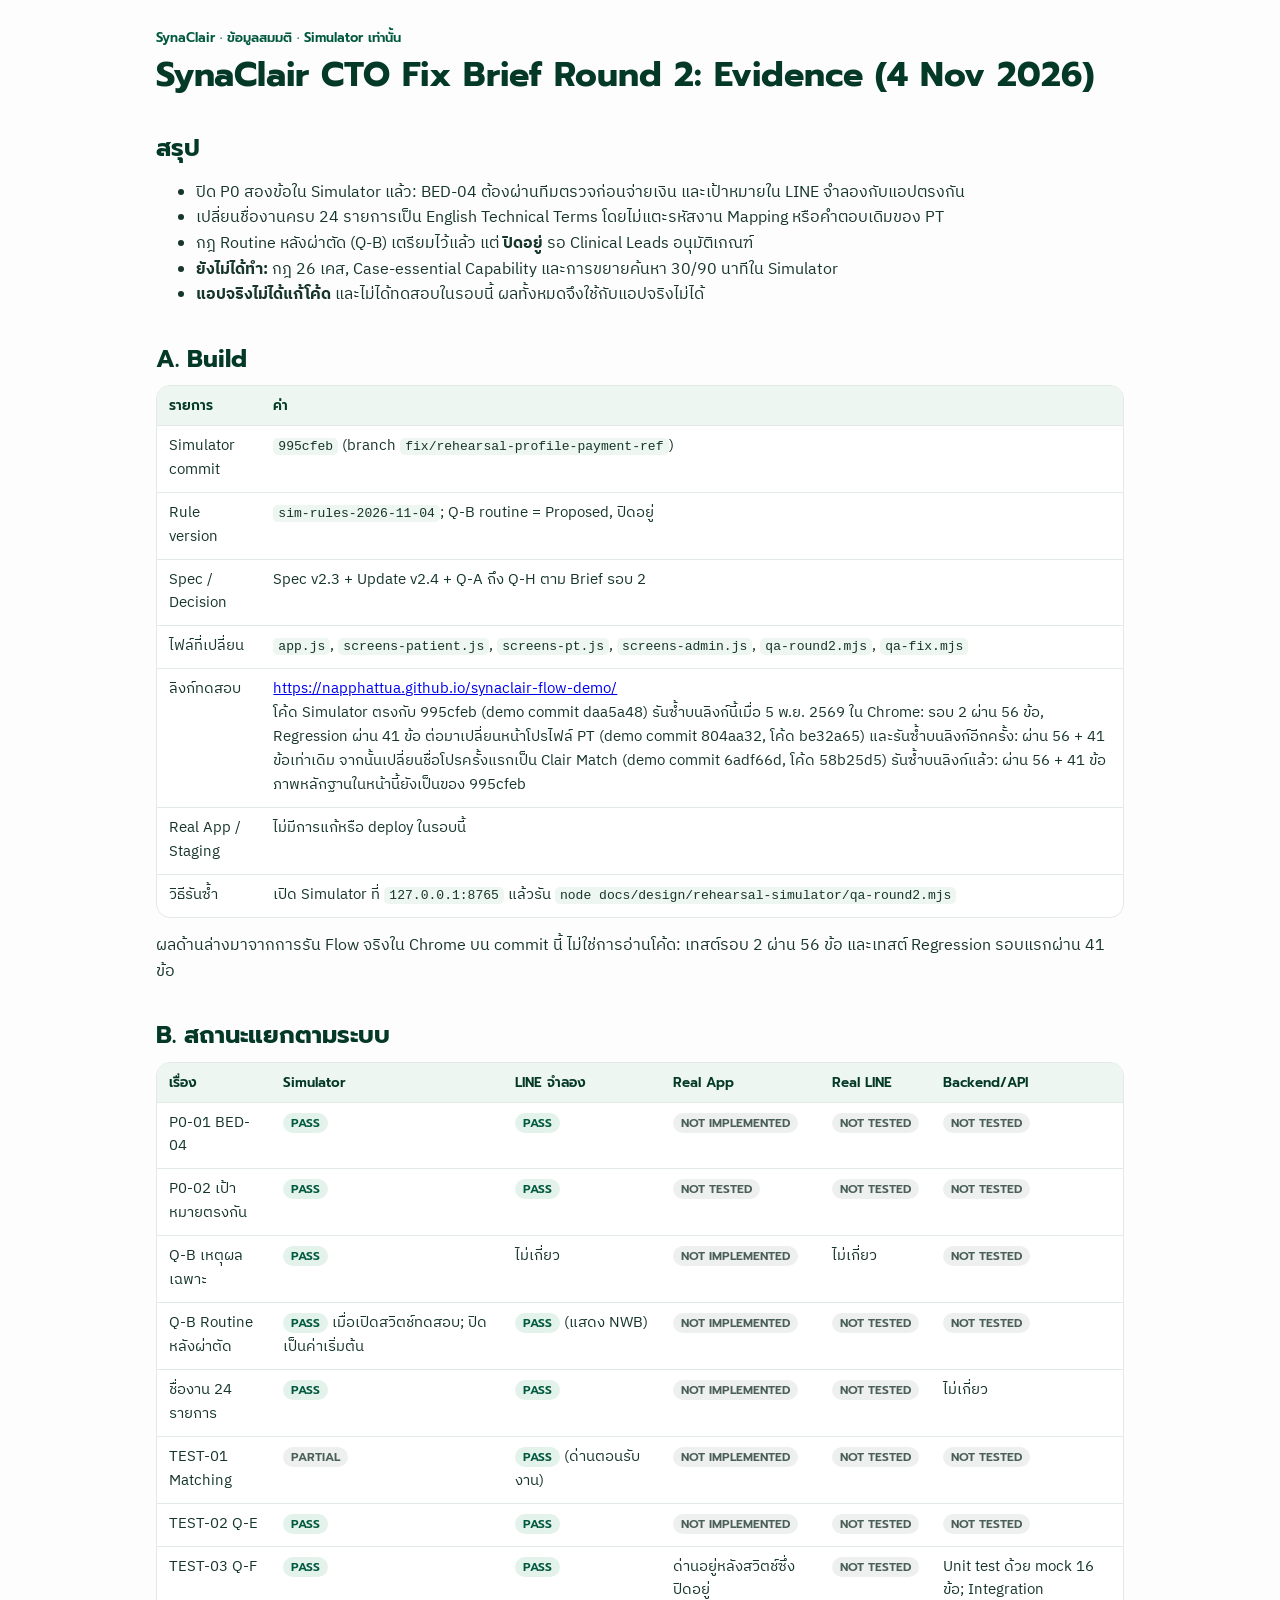
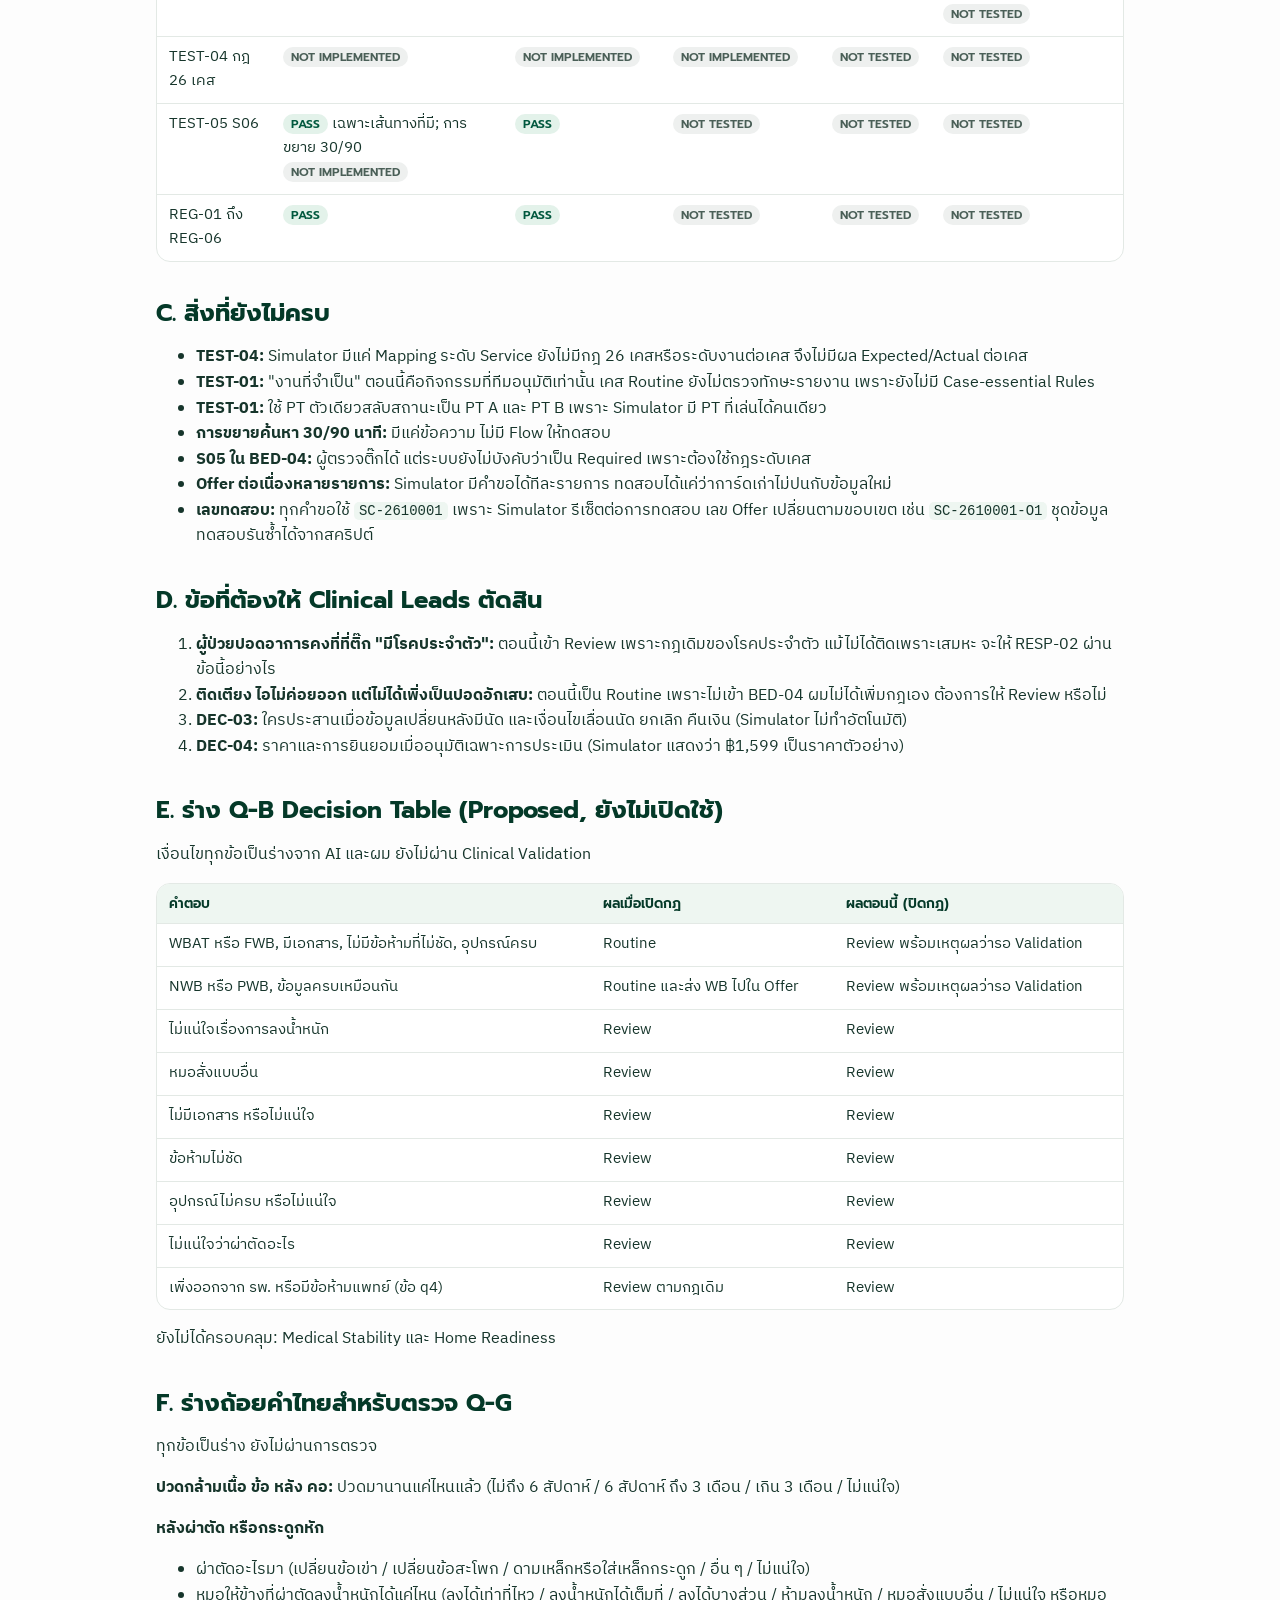
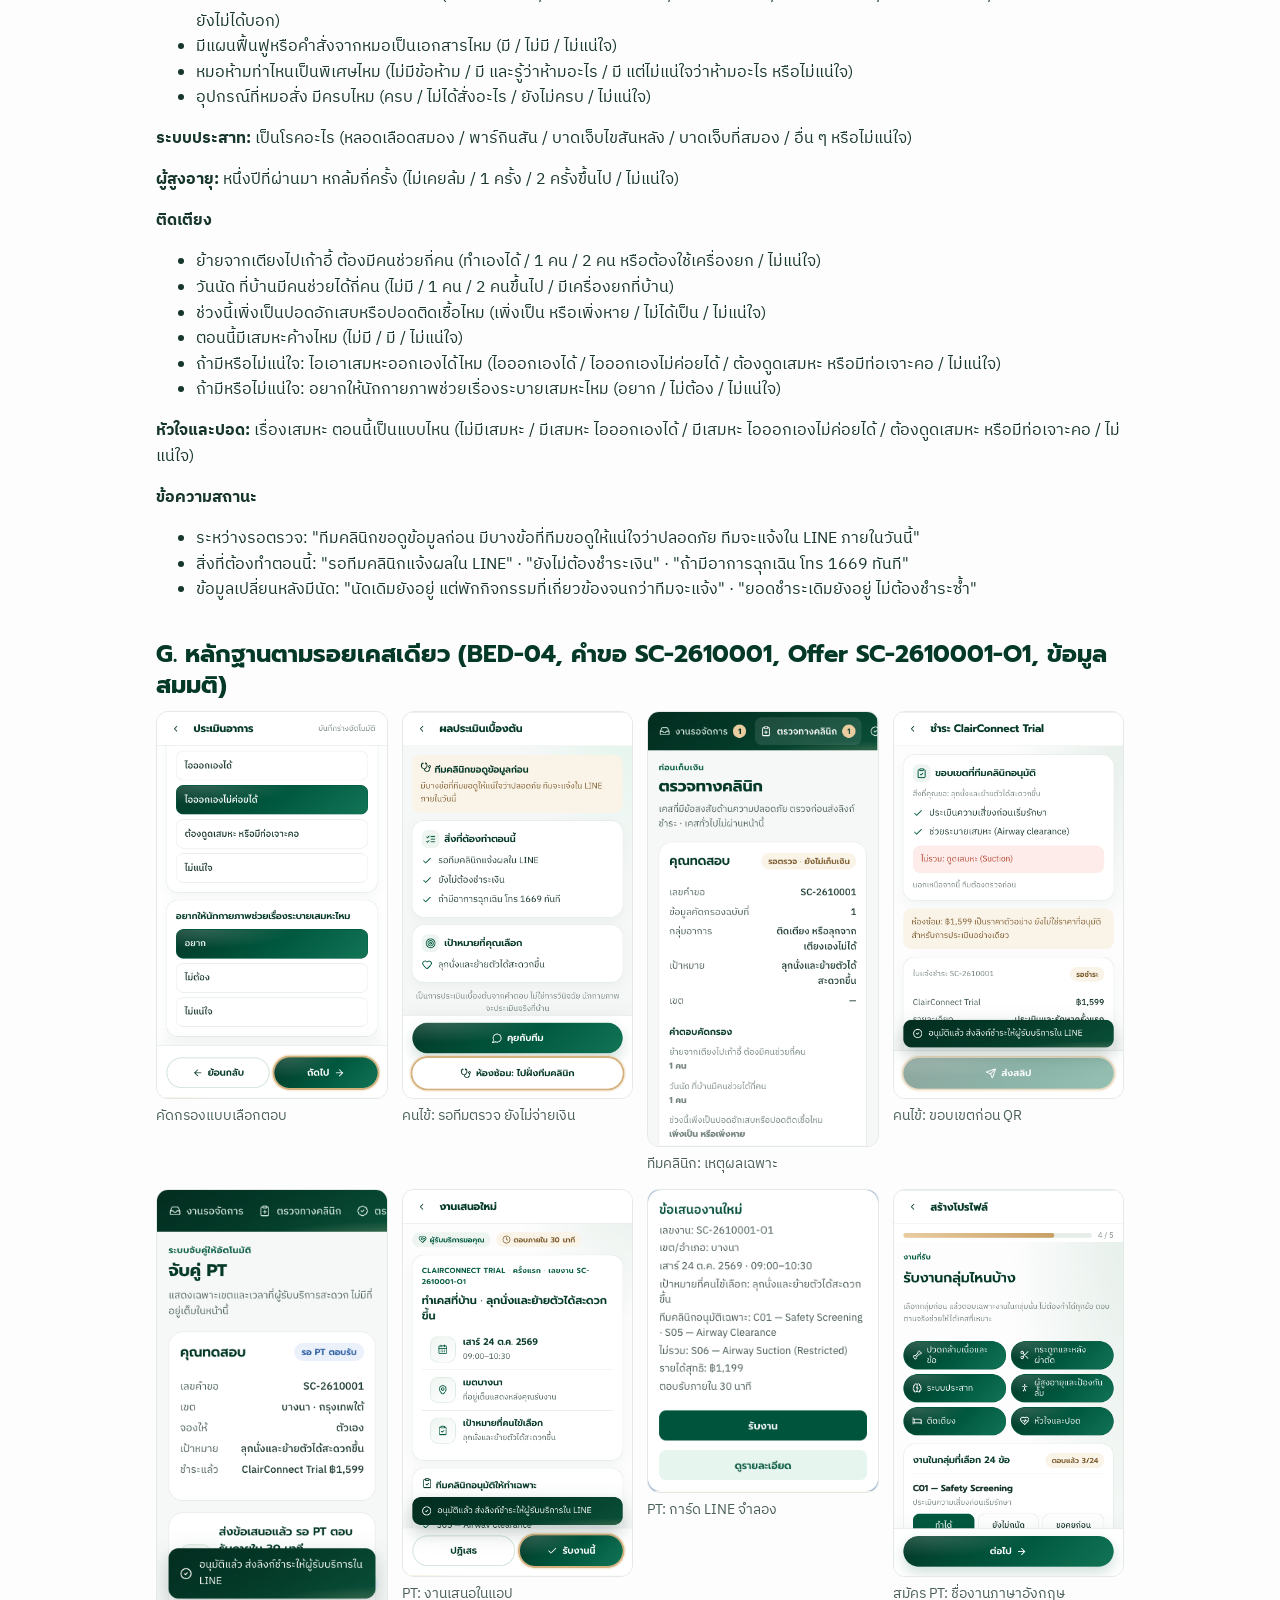
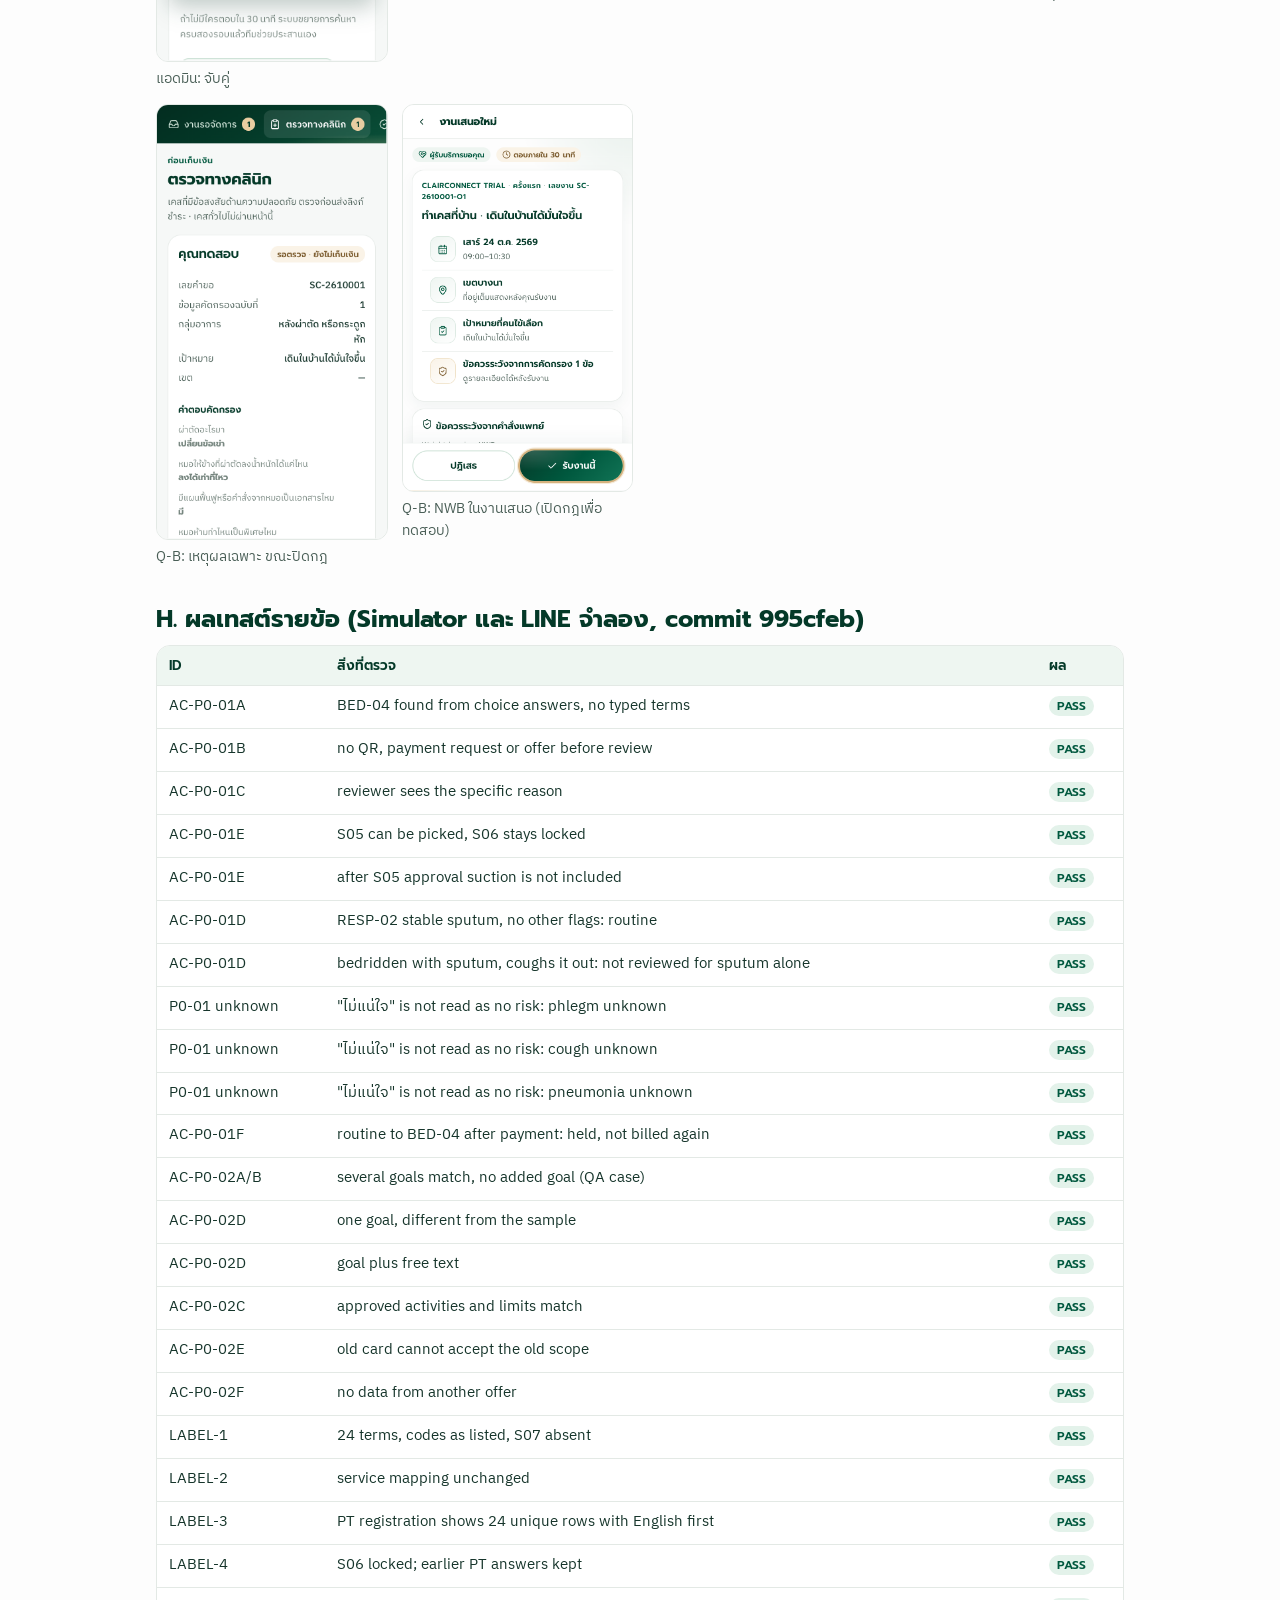
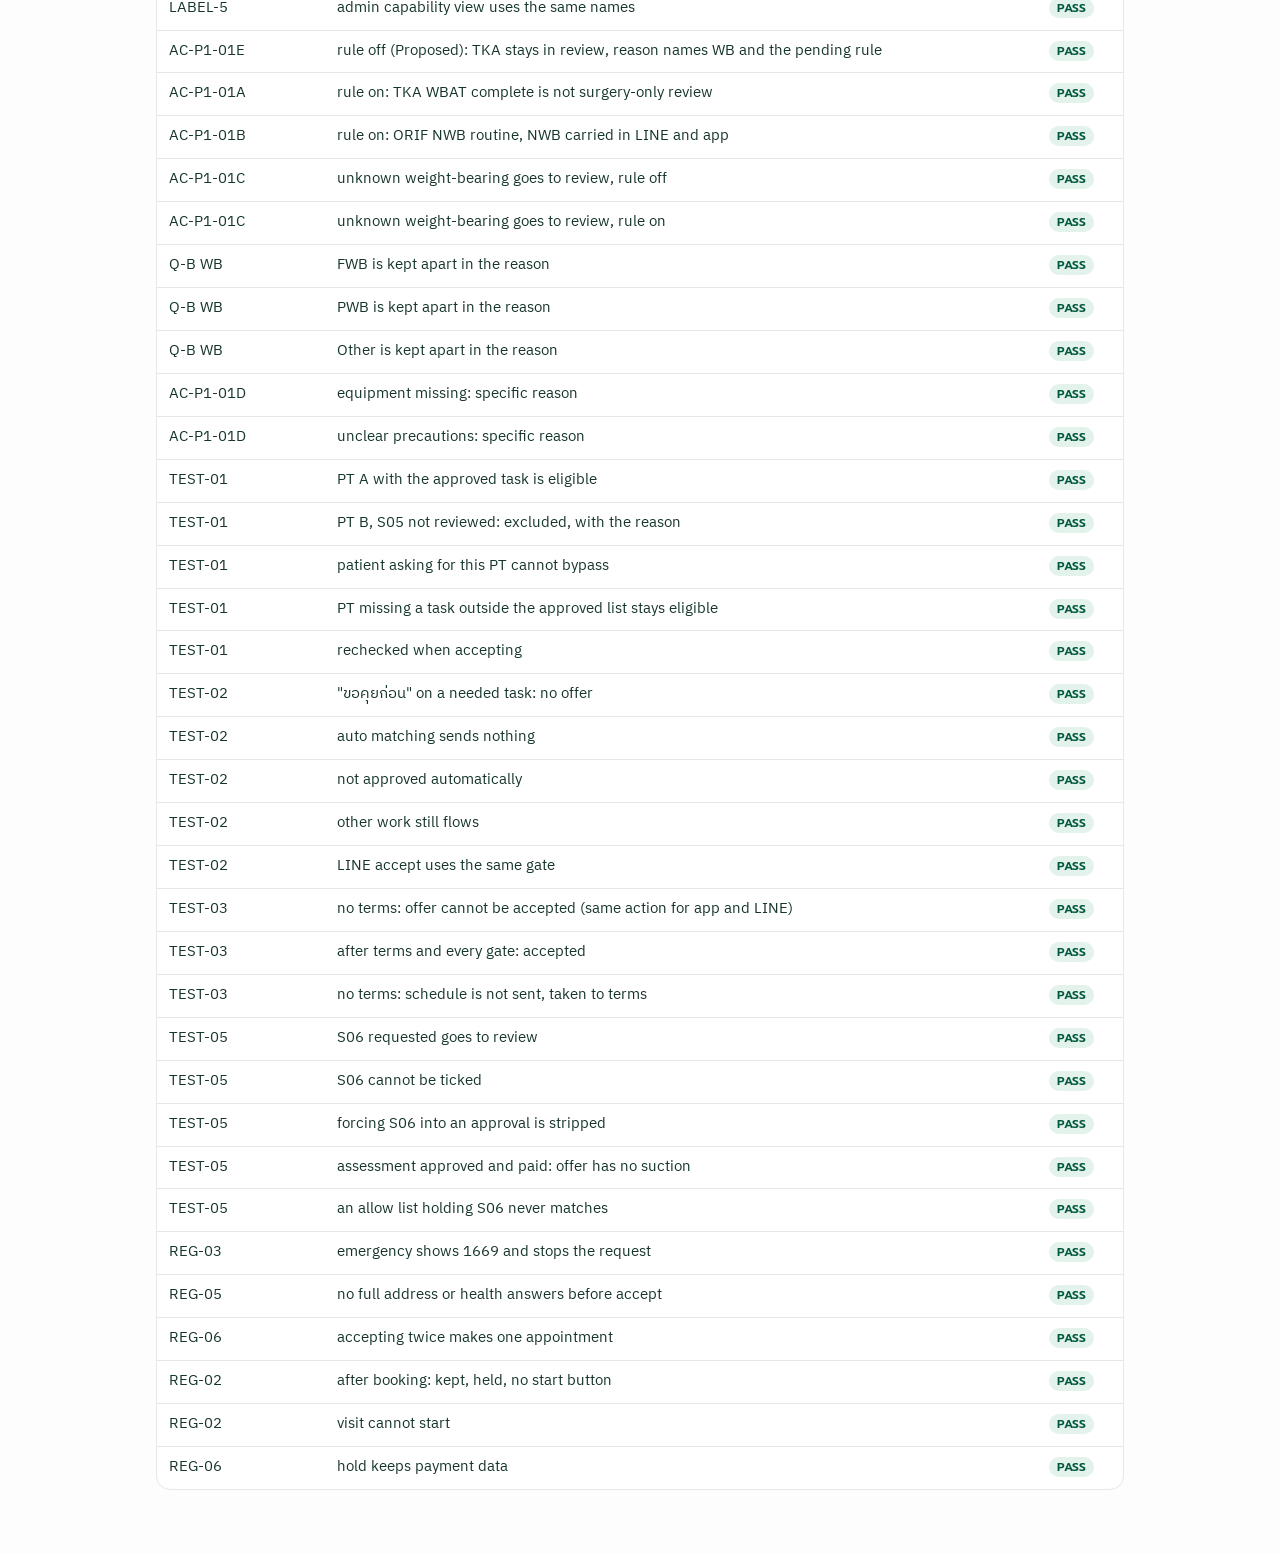
==== commit 1d22c8ae: "Evidence page: name the Clair Match build Co-Authored-By: Claude Opus 5.5 <noreply@anthropic.com>" ====
--- a/clinical-fix-round2-evidence-20261104.html
+++ b/clinical-fix-round2-evidence-20261104.html
@@ -1 +1 @@
-<!doctype html><html lang="th"><head><meta charset="utf-8"><meta name="viewport" content="width=device-width,initial-scale=1"><meta name="robots" content="noindex,nofollow"><title>SynaClair Round 2 Evidence</title><link href="https://fonts.googleapis.com/css2?family=IBM+Plex+Sans+Thai:wght@400;500;600&family=Prompt:wght@500;600&display=swap" rel="stylesheet"><style>:root{--forest:#043928;--em:#00583e;--mint:#eef6f1;--ink:#16352b;--sub:#4a5f57;--line:#e3e9e5;--bg:#fdfdfd}*{box-sizing:border-box}body{margin:0;background:var(--bg);color:var(--ink);font:15.5px/1.65 'IBM Plex Sans Thai',system-ui,sans-serif}main{max-width:1000px;margin:0 auto;padding:28px 16px 64px}h1,h2{font-family:Prompt,'IBM Plex Sans Thai',sans-serif;color:var(--forest);line-height:1.3}h1{font-size:clamp(25px,4vw,34px);margin:6px 0 12px}h2{font-size:clamp(19px,2.6vw,24px);margin:36px 0 10px}.kick{font:600 13px Prompt,sans-serif;color:var(--em);margin:0}.wrap{overflow-x:auto;border:1px solid var(--line);border-radius:14px;background:#fff}.tbl{width:100%;border-collapse:collapse;font-size:14.5px}.tbl th{background:var(--mint);text-align:left;font:600 13.5px Prompt,sans-serif;color:var(--forest);padding:9px 12px;white-space:nowrap}.tbl td{padding:9px 12px;border-top:1px solid var(--line);vertical-align:top}.chip{display:inline-block;padding:1px 8px;border-radius:99px;font:600 12px Prompt,sans-serif;white-space:nowrap}.done{background:#e3f2ea;color:var(--em)}.no{background:#eef0ef;color:#4a5f57}code{background:var(--mint);padding:1px 5px;border-radius:5px;font-size:.9em;overflow-wrap:anywhere}.shots{display:grid;grid-template-columns:repeat(auto-fill,minmax(210px,1fr));gap:14px}figure{margin:0}figure img{width:100%;border:1px solid var(--line);border-radius:12px;display:block}figcaption{font-size:13.5px;color:var(--sub);margin-top:6px}</style></head><body><main><p class="kick">SynaClair · ข้อมูลสมมติ · Simulator เท่านั้น</p><h1>SynaClair CTO Fix Brief Round 2: Evidence (4 Nov 2026)</h1><h2>สรุป</h2><ul><li>ปิด P0 สองข้อใน Simulator แล้ว: BED-04 ต้องผ่านทีมตรวจก่อนจ่ายเงิน และเป้าหมายใน LINE จำลองกับแอปตรงกัน</li><li>เปลี่ยนชื่องานครบ 24 รายการเป็น English Technical Terms โดยไม่แตะรหัสงาน Mapping หรือคำตอบเดิมของ PT</li><li>กฎ Routine หลังผ่าตัด (Q-B) เตรียมไว้แล้ว แต่ <b>ปิดอยู่</b> รอ Clinical Leads อนุมัติเกณฑ์</li><li><b>ยังไม่ได้ทำ:</b> กฎ 26 เคส, Case-essential Capability และการขยายค้นหา 30/90 นาทีใน Simulator</li><li><b>แอปจริงไม่ได้แก้โค้ด</b> และไม่ได้ทดสอบในรอบนี้ ผลทั้งหมดจึงใช้กับแอปจริงไม่ได้</li></ul><h2>A. Build</h2><div class="wrap"><table class="tbl"><thead><tr><th>รายการ</th><th>ค่า</th></tr></thead><tbody><tr><td>Simulator commit</td><td><code>995cfeb</code> (branch <code>fix/rehearsal-profile-payment-ref</code>)</td></tr><tr><td>Rule version</td><td><code>sim-rules-2026-11-04</code>; Q-B routine = Proposed, ปิดอยู่</td></tr><tr><td>Spec / Decision</td><td>Spec v2.3 + Update v2.4 + Q-A ถึง Q-H ตาม Brief รอบ 2</td></tr><tr><td>ไฟล์ที่เปลี่ยน</td><td><code>app.js</code>, <code>screens-patient.js</code>, <code>screens-pt.js</code>, <code>screens-admin.js</code>, <code>qa-round2.mjs</code>, <code>qa-fix.mjs</code></td></tr><tr><td>ลิงก์ทดสอบ</td><td><a href="https://napphattua.github.io/synaclair-flow-demo/">https://napphattua.github.io/synaclair-flow-demo/</a><br>โค้ด Simulator ตรงกับ 995cfeb (demo commit daa5a48) รันซ้ำบนลิงก์นี้เมื่อ 5 พ.ย. 2569 ใน Chrome: รอบ 2 ผ่าน 56 ข้อ, Regression ผ่าน 41 ข้อ ต่อมาเปลี่ยนหน้าโปรไฟล์ PT (demo commit 804aa32, โค้ด be32a65) และรันซ้ำบนลิงก์อีกครั้ง: ผ่าน 56 + 41 ข้อเท่าเดิม ภาพหลักฐานในหน้านี้ยังเป็นของ 995cfeb</td></tr><tr><td>Real App / Staging</td><td>ไม่มีการแก้หรือ deploy ในรอบนี้</td></tr><tr><td>วิธีรันซ้ำ</td><td>เปิด Simulator ที่ <code>127.0.0.1:8765</code> แล้วรัน <code>node docs/design/rehearsal-simulator/qa-round2.mjs</code></td></tr></tbody></table></div><p>ผลด้านล่างมาจากการรัน Flow จริงใน Chrome บน commit นี้ ไม่ใช่การอ่านโค้ด: เทสต์รอบ 2 ผ่าน 56 ข้อ และเทสต์ Regression รอบแรกผ่าน 41 ข้อ</p><h2>B. สถานะแยกตามระบบ</h2><div class="wrap"><table class="tbl"><thead><tr><th>เรื่อง</th><th>Simulator</th><th>LINE จำลอง</th><th>Real App</th><th>Real LINE</th><th>Backend/API</th></tr></thead><tbody><tr><td>P0-01 BED-04</td><td><span class="chip done">PASS</span></td><td><span class="chip done">PASS</span></td><td><span class="chip no">NOT IMPLEMENTED</span></td><td><span class="chip no">NOT TESTED</span></td><td><span class="chip no">NOT TESTED</span></td></tr><tr><td>P0-02 เป้าหมายตรงกัน</td><td><span class="chip done">PASS</span></td><td><span class="chip done">PASS</span></td><td><span class="chip no">NOT TESTED</span></td><td><span class="chip no">NOT TESTED</span></td><td><span class="chip no">NOT TESTED</span></td></tr><tr><td>Q-B เหตุผลเฉพาะ</td><td><span class="chip done">PASS</span></td><td>ไม่เกี่ยว</td><td><span class="chip no">NOT IMPLEMENTED</span></td><td>ไม่เกี่ยว</td><td><span class="chip no">NOT TESTED</span></td></tr><tr><td>Q-B Routine หลังผ่าตัด</td><td><span class="chip done">PASS</span> เมื่อเปิดสวิตช์ทดสอบ; ปิดเป็นค่าเริ่มต้น</td><td><span class="chip done">PASS</span> (แสดง NWB)</td><td><span class="chip no">NOT IMPLEMENTED</span></td><td><span class="chip no">NOT TESTED</span></td><td><span class="chip no">NOT TESTED</span></td></tr><tr><td>ชื่องาน 24 รายการ</td><td><span class="chip done">PASS</span></td><td><span class="chip done">PASS</span></td><td><span class="chip no">NOT IMPLEMENTED</span></td><td><span class="chip no">NOT TESTED</span></td><td>ไม่เกี่ยว</td></tr><tr><td>TEST-01 Matching</td><td><span class="chip no">PARTIAL</span></td><td><span class="chip done">PASS</span> (ด่านตอนรับงาน)</td><td><span class="chip no">NOT IMPLEMENTED</span></td><td><span class="chip no">NOT TESTED</span></td><td><span class="chip no">NOT TESTED</span></td></tr><tr><td>TEST-02 Q-E</td><td><span class="chip done">PASS</span></td><td><span class="chip done">PASS</span></td><td><span class="chip no">NOT IMPLEMENTED</span></td><td><span class="chip no">NOT TESTED</span></td><td><span class="chip no">NOT TESTED</span></td></tr><tr><td>TEST-03 Q-F</td><td><span class="chip done">PASS</span></td><td><span class="chip done">PASS</span></td><td>ด่านอยู่หลังสวิตช์ซึ่งปิดอยู่</td><td><span class="chip no">NOT TESTED</span></td><td>Unit test ด้วย mock 16 ข้อ; Integration <span class="chip no">NOT TESTED</span></td></tr><tr><td>TEST-04 กฎ 26 เคส</td><td><span class="chip no">NOT IMPLEMENTED</span></td><td><span class="chip no">NOT IMPLEMENTED</span></td><td><span class="chip no">NOT IMPLEMENTED</span></td><td><span class="chip no">NOT TESTED</span></td><td><span class="chip no">NOT TESTED</span></td></tr><tr><td>TEST-05 S06</td><td><span class="chip done">PASS</span> เฉพาะเส้นทางที่มี; การขยาย 30/90 <span class="chip no">NOT IMPLEMENTED</span></td><td><span class="chip done">PASS</span></td><td><span class="chip no">NOT TESTED</span></td><td><span class="chip no">NOT TESTED</span></td><td><span class="chip no">NOT TESTED</span></td></tr><tr><td>REG-01 ถึง REG-06</td><td><span class="chip done">PASS</span></td><td><span class="chip done">PASS</span></td><td><span class="chip no">NOT TESTED</span></td><td><span class="chip no">NOT TESTED</span></td><td><span class="chip no">NOT TESTED</span></td></tr></tbody></table></div><h2>C. สิ่งที่ยังไม่ครบ</h2><ul><li><b>TEST-04:</b> Simulator มีแค่ Mapping ระดับ Service ยังไม่มีกฎ 26 เคสหรือระดับงานต่อเคส จึงไม่มีผล Expected/Actual ต่อเคส</li><li><b>TEST-01:</b> "งานที่จำเป็น" ตอนนี้คือกิจกรรมที่ทีมอนุมัติเท่านั้น เคส Routine ยังไม่ตรวจทักษะรายงาน เพราะยังไม่มี Case-essential Rules</li><li><b>TEST-01:</b> ใช้ PT ตัวเดียวสลับสถานะเป็น PT A และ PT B เพราะ Simulator มี PT ที่เล่นได้คนเดียว</li><li><b>การขยายค้นหา 30/90 นาที:</b> มีแค่ข้อความ ไม่มี Flow ให้ทดสอบ</li><li><b>S05 ใน BED-04:</b> ผู้ตรวจติ๊กได้ แต่ระบบยังไม่บังคับว่าเป็น Required เพราะต้องใช้กฎระดับเคส</li><li><b>Offer ต่อเนื่องหลายรายการ:</b> Simulator มีคำขอได้ทีละรายการ ทดสอบได้แค่ว่าการ์ดเก่าไม่ปนกับข้อมูลใหม่</li><li><b>เลขทดสอบ:</b> ทุกคำขอใช้ <code>SC-2610001</code> เพราะ Simulator รีเซ็ตต่อการทดสอบ เลข Offer เปลี่ยนตามขอบเขต เช่น <code>SC-2610001-O1</code> ชุดข้อมูลทดสอบรันซ้ำได้จากสคริปต์</li></ul><h2>D. ข้อที่ต้องให้ Clinical Leads ตัดสิน</h2><ol><li><b>ผู้ป่วยปอดอาการคงที่ที่ติ๊ก "มีโรคประจำตัว":</b> ตอนนี้เข้า Review เพราะกฎเดิมของโรคประจำตัว แม้ไม่ได้ติดเพราะเสมหะ จะให้ RESP-02 ผ่านข้อนี้อย่างไร</li><li><b>ติดเตียง ไอไม่ค่อยออก แต่ไม่ได้เพิ่งเป็นปอดอักเสบ:</b> ตอนนี้เป็น Routine เพราะไม่เข้า BED-04 ผมไม่ได้เพิ่มกฎเอง ต้องการให้ Review หรือไม่</li><li><b>DEC-03:</b> ใครประสานเมื่อข้อมูลเปลี่ยนหลังมีนัด และเงื่อนไขเลื่อนนัด ยกเลิก คืนเงิน (Simulator ไม่ทำอัตโนมัติ)</li><li><b>DEC-04:</b> ราคาและการยินยอมเมื่ออนุมัติเฉพาะการประเมิน (Simulator แสดงว่า ฿1,599 เป็นราคาตัวอย่าง)</li></ol><h2>E. ร่าง Q-B Decision Table (Proposed, ยังไม่เปิดใช้)</h2><p>เงื่อนไขทุกข้อเป็นร่างจาก AI และผม ยังไม่ผ่าน Clinical Validation</p><div class="wrap"><table class="tbl"><thead><tr><th>คำตอบ</th><th>ผลเมื่อเปิดกฎ</th><th>ผลตอนนี้ (ปิดกฎ)</th></tr></thead><tbody><tr><td>WBAT หรือ FWB, มีเอกสาร, ไม่มีข้อห้ามที่ไม่ชัด, อุปกรณ์ครบ</td><td>Routine</td><td>Review พร้อมเหตุผลว่ารอ Validation</td></tr><tr><td>NWB หรือ PWB, ข้อมูลครบเหมือนกัน</td><td>Routine และส่ง WB ไปใน Offer</td><td>Review พร้อมเหตุผลว่ารอ Validation</td></tr><tr><td>ไม่แน่ใจเรื่องการลงน้ำหนัก</td><td>Review</td><td>Review</td></tr><tr><td>หมอสั่งแบบอื่น</td><td>Review</td><td>Review</td></tr><tr><td>ไม่มีเอกสาร หรือไม่แน่ใจ</td><td>Review</td><td>Review</td></tr><tr><td>ข้อห้ามไม่ชัด</td><td>Review</td><td>Review</td></tr><tr><td>อุปกรณ์ไม่ครบ หรือไม่แน่ใจ</td><td>Review</td><td>Review</td></tr><tr><td>ไม่แน่ใจว่าผ่าตัดอะไร</td><td>Review</td><td>Review</td></tr><tr><td>เพิ่งออกจาก รพ. หรือมีข้อห้ามแพทย์ (ข้อ q4)</td><td>Review ตามกฎเดิม</td><td>Review</td></tr></tbody></table></div><p>ยังไม่ได้ครอบคลุม: Medical Stability และ Home Readiness</p><h2>F. ร่างถ้อยคำไทยสำหรับตรวจ Q-G</h2><p>ทุกข้อเป็นร่าง ยังไม่ผ่านการตรวจ</p><p><b>ปวดกล้ามเนื้อ ข้อ หลัง คอ:</b> ปวดมานานแค่ไหนแล้ว (ไม่ถึง 6 สัปดาห์ / 6 สัปดาห์ ถึง 3 เดือน / เกิน 3 เดือน / ไม่แน่ใจ)</p><p><b>หลังผ่าตัด หรือกระดูกหัก</b></p><ul><li>ผ่าตัดอะไรมา (เปลี่ยนข้อเข่า / เปลี่ยนข้อสะโพก / ดามเหล็กหรือใส่เหล็กกระดูก / อื่น ๆ / ไม่แน่ใจ)</li><li>หมอให้ข้างที่ผ่าตัดลงน้ำหนักได้แค่ไหน (ลงได้เท่าที่ไหว / ลงน้ำหนักได้เต็มที่ / ลงได้บางส่วน / ห้ามลงน้ำหนัก / หมอสั่งแบบอื่น / ไม่แน่ใจ หรือหมอยังไม่ได้บอก)</li><li>มีแผนฟื้นฟูหรือคำสั่งจากหมอเป็นเอกสารไหม (มี / ไม่มี / ไม่แน่ใจ)</li><li>หมอห้ามท่าไหนเป็นพิเศษไหม (ไม่มีข้อห้าม / มี และรู้ว่าห้ามอะไร / มี แต่ไม่แน่ใจว่าห้ามอะไร หรือไม่แน่ใจ)</li><li>อุปกรณ์ที่หมอสั่ง มีครบไหม (ครบ / ไม่ได้สั่งอะไร / ยังไม่ครบ / ไม่แน่ใจ)</li></ul><p><b>ระบบประสาท:</b> เป็นโรคอะไร (หลอดเลือดสมอง / พาร์กินสัน / บาดเจ็บไขสันหลัง / บาดเจ็บที่สมอง / อื่น ๆ หรือไม่แน่ใจ)</p><p><b>ผู้สูงอายุ:</b> หนึ่งปีที่ผ่านมา หกล้มกี่ครั้ง (ไม่เคยล้ม / 1 ครั้ง / 2 ครั้งขึ้นไป / ไม่แน่ใจ)</p><p><b>ติดเตียง</b></p><ul><li>ย้ายจากเตียงไปเก้าอี้ ต้องมีคนช่วยกี่คน (ทำเองได้ / 1 คน / 2 คน หรือต้องใช้เครื่องยก / ไม่แน่ใจ)</li><li>วันนัด ที่บ้านมีคนช่วยได้กี่คน (ไม่มี / 1 คน / 2 คนขึ้นไป / มีเครื่องยกที่บ้าน)</li><li>ช่วงนี้เพิ่งเป็นปอดอักเสบหรือปอดติดเชื้อไหม (เพิ่งเป็น หรือเพิ่งหาย / ไม่ได้เป็น / ไม่แน่ใจ)</li><li>ตอนนี้มีเสมหะค้างไหม (ไม่มี / มี / ไม่แน่ใจ)</li><li>ถ้ามีหรือไม่แน่ใจ: ไอเอาเสมหะออกเองได้ไหม (ไอออกเองได้ / ไอออกเองไม่ค่อยได้ / ต้องดูดเสมหะ หรือมีท่อเจาะคอ / ไม่แน่ใจ)</li><li>ถ้ามีหรือไม่แน่ใจ: อยากให้นักกายภาพช่วยเรื่องระบายเสมหะไหม (อยาก / ไม่ต้อง / ไม่แน่ใจ)</li></ul><p><b>หัวใจและปอด:</b> เรื่องเสมหะ ตอนนี้เป็นแบบไหน (ไม่มีเสมหะ / มีเสมหะ ไอออกเองได้ / มีเสมหะ ไอออกเองไม่ค่อยได้ / ต้องดูดเสมหะ หรือมีท่อเจาะคอ / ไม่แน่ใจ)</p><p><b>ข้อความสถานะ</b></p><ul><li>ระหว่างรอตรวจ: "ทีมคลินิกขอดูข้อมูลก่อน มีบางข้อที่ทีมขอดูให้แน่ใจว่าปลอดภัย ทีมจะแจ้งใน LINE ภายในวันนี้"</li><li>สิ่งที่ต้องทำตอนนี้: "รอทีมคลินิกแจ้งผลใน LINE" · "ยังไม่ต้องชำระเงิน" · "ถ้ามีอาการฉุกเฉิน โทร 1669 ทันที"</li><li>ข้อมูลเปลี่ยนหลังมีนัด: "นัดเดิมยังอยู่ แต่พักกิจกรรมที่เกี่ยวข้องจนกว่าทีมจะแจ้ง" · "ยอดชำระเดิมยังอยู่ ไม่ต้องชำระซ้ำ"</li></ul><h2>G. หลักฐานตามรอยเคสเดียว (BED-04, คำขอ SC-2610001, Offer SC-2610001-O1, ข้อมูลสมมติ)</h2><div class="shots"><figure><img loading="lazy" src="evidence-round2/01-bed04-screening.png" alt="คัดกรองแบบเลือกตอบ"><figcaption>คัดกรองแบบเลือกตอบ</figcaption></figure><figure><img loading="lazy" src="evidence-round2/02-bed04-result-hold.png" alt="คนไข้: รอทีมตรวจ ยังไม่จ่ายเงิน"><figcaption>คนไข้: รอทีมตรวจ ยังไม่จ่ายเงิน</figcaption></figure><figure><img loading="lazy" src="evidence-round2/03-bed04-clinical-review.png" alt="ทีมคลินิก: เหตุผลเฉพาะ"><figcaption>ทีมคลินิก: เหตุผลเฉพาะ</figcaption></figure><figure><img loading="lazy" src="evidence-round2/04-bed04-scope-before-qr.png" alt="คนไข้: ขอบเขตก่อน QR"><figcaption>คนไข้: ขอบเขตก่อน QR</figcaption></figure><figure><img loading="lazy" src="evidence-round2/05-bed04-admin-match.png" alt="แอดมิน: จับคู่"><figcaption>แอดมิน: จับคู่</figcaption></figure><figure><img loading="lazy" src="evidence-round2/06-bed04-pt-offer.png" alt="PT: งานเสนอในแอป"><figcaption>PT: งานเสนอในแอป</figcaption></figure><figure><img loading="lazy" src="evidence-round2/07-bed04-line-card.png" alt="PT: การ์ด LINE จำลอง"><figcaption>PT: การ์ด LINE จำลอง</figcaption></figure><figure><img loading="lazy" src="evidence-round2/09-pt-registration-labels.png" alt="สมัคร PT: ชื่องานภาษาอังกฤษ"><figcaption>สมัคร PT: ชื่องานภาษาอังกฤษ</figcaption></figure><figure><img loading="lazy" src="evidence-round2/10-postop-reason-rule-off.png" alt="Q-B: เหตุผลเฉพาะ ขณะปิดกฎ"><figcaption>Q-B: เหตุผลเฉพาะ ขณะปิดกฎ</figcaption></figure><figure><img loading="lazy" src="evidence-round2/11-postop-nwb-offer.png" alt="Q-B: NWB ในงานเสนอ (เปิดกฎเพื่อทดสอบ)"><figcaption>Q-B: NWB ในงานเสนอ (เปิดกฎเพื่อทดสอบ)</figcaption></figure></div><h2>H. ผลเทสต์รายข้อ (Simulator และ LINE จำลอง, commit 995cfeb)</h2><div class="wrap"><table class="tbl"><thead><tr><th>ID</th><th>สิ่งที่ตรวจ</th><th>ผล</th></tr></thead><tbody><tr><td>AC-P0-01A</td><td>BED-04 found from choice answers, no typed terms</td><td><span class="chip done">PASS</span></td></tr><tr><td>AC-P0-01B</td><td>no QR, payment request or offer before review</td><td><span class="chip done">PASS</span></td></tr><tr><td>AC-P0-01C</td><td>reviewer sees the specific reason</td><td><span class="chip done">PASS</span></td></tr><tr><td>AC-P0-01E</td><td>S05 can be picked, S06 stays locked</td><td><span class="chip done">PASS</span></td></tr><tr><td>AC-P0-01E</td><td>after S05 approval suction is not included</td><td><span class="chip done">PASS</span></td></tr><tr><td>AC-P0-01D</td><td>RESP-02 stable sputum, no other flags: routine</td><td><span class="chip done">PASS</span></td></tr><tr><td>AC-P0-01D</td><td>bedridden with sputum, coughs it out: not reviewed for sputum alone</td><td><span class="chip done">PASS</span></td></tr><tr><td>P0-01 unknown</td><td>"ไม่แน่ใจ" is not read as no risk: phlegm unknown</td><td><span class="chip done">PASS</span></td></tr><tr><td>P0-01 unknown</td><td>"ไม่แน่ใจ" is not read as no risk: cough unknown</td><td><span class="chip done">PASS</span></td></tr><tr><td>P0-01 unknown</td><td>"ไม่แน่ใจ" is not read as no risk: pneumonia unknown</td><td><span class="chip done">PASS</span></td></tr><tr><td>AC-P0-01F</td><td>routine to BED-04 after payment: held, not billed again</td><td><span class="chip done">PASS</span></td></tr><tr><td>AC-P0-02A/B</td><td>several goals match, no added goal (QA case)</td><td><span class="chip done">PASS</span></td></tr><tr><td>AC-P0-02D</td><td>one goal, different from the sample</td><td><span class="chip done">PASS</span></td></tr><tr><td>AC-P0-02D</td><td>goal plus free text</td><td><span class="chip done">PASS</span></td></tr><tr><td>AC-P0-02C</td><td>approved activities and limits match</td><td><span class="chip done">PASS</span></td></tr><tr><td>AC-P0-02E</td><td>old card cannot accept the old scope</td><td><span class="chip done">PASS</span></td></tr><tr><td>AC-P0-02F</td><td>no data from another offer</td><td><span class="chip done">PASS</span></td></tr><tr><td>LABEL-1</td><td>24 terms, codes as listed, S07 absent</td><td><span class="chip done">PASS</span></td></tr><tr><td>LABEL-2</td><td>service mapping unchanged</td><td><span class="chip done">PASS</span></td></tr><tr><td>LABEL-3</td><td>PT registration shows 24 unique rows with English first</td><td><span class="chip done">PASS</span></td></tr><tr><td>LABEL-4</td><td>S06 locked; earlier PT answers kept</td><td><span class="chip done">PASS</span></td></tr><tr><td>LABEL-5</td><td>admin capability view uses the same names</td><td><span class="chip done">PASS</span></td></tr><tr><td>AC-P1-01E</td><td>rule off (Proposed): TKA stays in review, reason names WB and the pending rule</td><td><span class="chip done">PASS</span></td></tr><tr><td>AC-P1-01A</td><td>rule on: TKA WBAT complete is not surgery-only review</td><td><span class="chip done">PASS</span></td></tr><tr><td>AC-P1-01B</td><td>rule on: ORIF NWB routine, NWB carried in LINE and app</td><td><span class="chip done">PASS</span></td></tr><tr><td>AC-P1-01C</td><td>unknown weight-bearing goes to review, rule off</td><td><span class="chip done">PASS</span></td></tr><tr><td>AC-P1-01C</td><td>unknown weight-bearing goes to review, rule on</td><td><span class="chip done">PASS</span></td></tr><tr><td>Q-B WB</td><td>FWB is kept apart in the reason</td><td><span class="chip done">PASS</span></td></tr><tr><td>Q-B WB</td><td>PWB is kept apart in the reason</td><td><span class="chip done">PASS</span></td></tr><tr><td>Q-B WB</td><td>Other is kept apart in the reason</td><td><span class="chip done">PASS</span></td></tr><tr><td>AC-P1-01D</td><td>equipment missing: specific reason</td><td><span class="chip done">PASS</span></td></tr><tr><td>AC-P1-01D</td><td>unclear precautions: specific reason</td><td><span class="chip done">PASS</span></td></tr><tr><td>TEST-01</td><td>PT A with the approved task is eligible</td><td><span class="chip done">PASS</span></td></tr><tr><td>TEST-01</td><td>PT B, S05 not reviewed: excluded, with the reason</td><td><span class="chip done">PASS</span></td></tr><tr><td>TEST-01</td><td>patient asking for this PT cannot bypass</td><td><span class="chip done">PASS</span></td></tr><tr><td>TEST-01</td><td>PT missing a task outside the approved list stays eligible</td><td><span class="chip done">PASS</span></td></tr><tr><td>TEST-01</td><td>rechecked when accepting</td><td><span class="chip done">PASS</span></td></tr><tr><td>TEST-02</td><td>"ขอคุยก่อน" on a needed task: no offer</td><td><span class="chip done">PASS</span></td></tr><tr><td>TEST-02</td><td>auto matching sends nothing</td><td><span class="chip done">PASS</span></td></tr><tr><td>TEST-02</td><td>not approved automatically</td><td><span class="chip done">PASS</span></td></tr><tr><td>TEST-02</td><td>other work still flows</td><td><span class="chip done">PASS</span></td></tr><tr><td>TEST-02</td><td>LINE accept uses the same gate</td><td><span class="chip done">PASS</span></td></tr><tr><td>TEST-03</td><td>no terms: offer cannot be accepted (same action for app and LINE)</td><td><span class="chip done">PASS</span></td></tr><tr><td>TEST-03</td><td>after terms and every gate: accepted</td><td><span class="chip done">PASS</span></td></tr><tr><td>TEST-03</td><td>no terms: schedule is not sent, taken to terms</td><td><span class="chip done">PASS</span></td></tr><tr><td>TEST-05</td><td>S06 requested goes to review</td><td><span class="chip done">PASS</span></td></tr><tr><td>TEST-05</td><td>S06 cannot be ticked</td><td><span class="chip done">PASS</span></td></tr><tr><td>TEST-05</td><td>forcing S06 into an approval is stripped</td><td><span class="chip done">PASS</span></td></tr><tr><td>TEST-05</td><td>assessment approved and paid: offer has no suction</td><td><span class="chip done">PASS</span></td></tr><tr><td>TEST-05</td><td>an allow list holding S06 never matches</td><td><span class="chip done">PASS</span></td></tr><tr><td>REG-03</td><td>emergency shows 1669 and stops the request</td><td><span class="chip done">PASS</span></td></tr><tr><td>REG-05</td><td>no full address or health answers before accept</td><td><span class="chip done">PASS</span></td></tr><tr><td>REG-06</td><td>accepting twice makes one appointment</td><td><span class="chip done">PASS</span></td></tr><tr><td>REG-02</td><td>after booking: kept, held, no start button</td><td><span class="chip done">PASS</span></td></tr><tr><td>REG-02</td><td>visit cannot start</td><td><span class="chip done">PASS</span></td></tr><tr><td>REG-06</td><td>hold keeps payment data</td><td><span class="chip done">PASS</span></td></tr></tbody></table></div></main></body></html>+<!doctype html><html lang="th"><head><meta charset="utf-8"><meta name="viewport" content="width=device-width,initial-scale=1"><meta name="robots" content="noindex,nofollow"><title>SynaClair Round 2 Evidence</title><link href="https://fonts.googleapis.com/css2?family=IBM+Plex+Sans+Thai:wght@400;500;600&family=Prompt:wght@500;600&display=swap" rel="stylesheet"><style>:root{--forest:#043928;--em:#00583e;--mint:#eef6f1;--ink:#16352b;--sub:#4a5f57;--line:#e3e9e5;--bg:#fdfdfd}*{box-sizing:border-box}body{margin:0;background:var(--bg);color:var(--ink);font:15.5px/1.65 'IBM Plex Sans Thai',system-ui,sans-serif}main{max-width:1000px;margin:0 auto;padding:28px 16px 64px}h1,h2{font-family:Prompt,'IBM Plex Sans Thai',sans-serif;color:var(--forest);line-height:1.3}h1{font-size:clamp(25px,4vw,34px);margin:6px 0 12px}h2{font-size:clamp(19px,2.6vw,24px);margin:36px 0 10px}.kick{font:600 13px Prompt,sans-serif;color:var(--em);margin:0}.wrap{overflow-x:auto;border:1px solid var(--line);border-radius:14px;background:#fff}.tbl{width:100%;border-collapse:collapse;font-size:14.5px}.tbl th{background:var(--mint);text-align:left;font:600 13.5px Prompt,sans-serif;color:var(--forest);padding:9px 12px;white-space:nowrap}.tbl td{padding:9px 12px;border-top:1px solid var(--line);vertical-align:top}.chip{display:inline-block;padding:1px 8px;border-radius:99px;font:600 12px Prompt,sans-serif;white-space:nowrap}.done{background:#e3f2ea;color:var(--em)}.no{background:#eef0ef;color:#4a5f57}code{background:var(--mint);padding:1px 5px;border-radius:5px;font-size:.9em;overflow-wrap:anywhere}.shots{display:grid;grid-template-columns:repeat(auto-fill,minmax(210px,1fr));gap:14px}figure{margin:0}figure img{width:100%;border:1px solid var(--line);border-radius:12px;display:block}figcaption{font-size:13.5px;color:var(--sub);margin-top:6px}</style></head><body><main><p class="kick">SynaClair · ข้อมูลสมมติ · Simulator เท่านั้น</p><h1>SynaClair CTO Fix Brief Round 2: Evidence (4 Nov 2026)</h1><h2>สรุป</h2><ul><li>ปิด P0 สองข้อใน Simulator แล้ว: BED-04 ต้องผ่านทีมตรวจก่อนจ่ายเงิน และเป้าหมายใน LINE จำลองกับแอปตรงกัน</li><li>เปลี่ยนชื่องานครบ 24 รายการเป็น English Technical Terms โดยไม่แตะรหัสงาน Mapping หรือคำตอบเดิมของ PT</li><li>กฎ Routine หลังผ่าตัด (Q-B) เตรียมไว้แล้ว แต่ <b>ปิดอยู่</b> รอ Clinical Leads อนุมัติเกณฑ์</li><li><b>ยังไม่ได้ทำ:</b> กฎ 26 เคส, Case-essential Capability และการขยายค้นหา 30/90 นาทีใน Simulator</li><li><b>แอปจริงไม่ได้แก้โค้ด</b> และไม่ได้ทดสอบในรอบนี้ ผลทั้งหมดจึงใช้กับแอปจริงไม่ได้</li></ul><h2>A. Build</h2><div class="wrap"><table class="tbl"><thead><tr><th>รายการ</th><th>ค่า</th></tr></thead><tbody><tr><td>Simulator commit</td><td><code>995cfeb</code> (branch <code>fix/rehearsal-profile-payment-ref</code>)</td></tr><tr><td>Rule version</td><td><code>sim-rules-2026-11-04</code>; Q-B routine = Proposed, ปิดอยู่</td></tr><tr><td>Spec / Decision</td><td>Spec v2.3 + Update v2.4 + Q-A ถึง Q-H ตาม Brief รอบ 2</td></tr><tr><td>ไฟล์ที่เปลี่ยน</td><td><code>app.js</code>, <code>screens-patient.js</code>, <code>screens-pt.js</code>, <code>screens-admin.js</code>, <code>qa-round2.mjs</code>, <code>qa-fix.mjs</code></td></tr><tr><td>ลิงก์ทดสอบ</td><td><a href="https://napphattua.github.io/synaclair-flow-demo/">https://napphattua.github.io/synaclair-flow-demo/</a><br>โค้ด Simulator ตรงกับ 995cfeb (demo commit daa5a48) รันซ้ำบนลิงก์นี้เมื่อ 5 พ.ย. 2569 ใน Chrome: รอบ 2 ผ่าน 56 ข้อ, Regression ผ่าน 41 ข้อ ต่อมาเปลี่ยนหน้าโปรไฟล์ PT (demo commit 804aa32, โค้ด be32a65) และรันซ้ำบนลิงก์อีกครั้ง: ผ่าน 56 + 41 ข้อเท่าเดิม จากนั้นเปลี่ยนชื่อโปรครั้งแรกเป็น Clair Match (demo commit 6adf66d, โค้ด 58b25d5) รันซ้ำบนลิงก์แล้ว: ผ่าน 56 + 41 ข้อ ภาพหลักฐานในหน้านี้ยังเป็นของ 995cfeb</td></tr><tr><td>Real App / Staging</td><td>ไม่มีการแก้หรือ deploy ในรอบนี้</td></tr><tr><td>วิธีรันซ้ำ</td><td>เปิด Simulator ที่ <code>127.0.0.1:8765</code> แล้วรัน <code>node docs/design/rehearsal-simulator/qa-round2.mjs</code></td></tr></tbody></table></div><p>ผลด้านล่างมาจากการรัน Flow จริงใน Chrome บน commit นี้ ไม่ใช่การอ่านโค้ด: เทสต์รอบ 2 ผ่าน 56 ข้อ และเทสต์ Regression รอบแรกผ่าน 41 ข้อ</p><h2>B. สถานะแยกตามระบบ</h2><div class="wrap"><table class="tbl"><thead><tr><th>เรื่อง</th><th>Simulator</th><th>LINE จำลอง</th><th>Real App</th><th>Real LINE</th><th>Backend/API</th></tr></thead><tbody><tr><td>P0-01 BED-04</td><td><span class="chip done">PASS</span></td><td><span class="chip done">PASS</span></td><td><span class="chip no">NOT IMPLEMENTED</span></td><td><span class="chip no">NOT TESTED</span></td><td><span class="chip no">NOT TESTED</span></td></tr><tr><td>P0-02 เป้าหมายตรงกัน</td><td><span class="chip done">PASS</span></td><td><span class="chip done">PASS</span></td><td><span class="chip no">NOT TESTED</span></td><td><span class="chip no">NOT TESTED</span></td><td><span class="chip no">NOT TESTED</span></td></tr><tr><td>Q-B เหตุผลเฉพาะ</td><td><span class="chip done">PASS</span></td><td>ไม่เกี่ยว</td><td><span class="chip no">NOT IMPLEMENTED</span></td><td>ไม่เกี่ยว</td><td><span class="chip no">NOT TESTED</span></td></tr><tr><td>Q-B Routine หลังผ่าตัด</td><td><span class="chip done">PASS</span> เมื่อเปิดสวิตช์ทดสอบ; ปิดเป็นค่าเริ่มต้น</td><td><span class="chip done">PASS</span> (แสดง NWB)</td><td><span class="chip no">NOT IMPLEMENTED</span></td><td><span class="chip no">NOT TESTED</span></td><td><span class="chip no">NOT TESTED</span></td></tr><tr><td>ชื่องาน 24 รายการ</td><td><span class="chip done">PASS</span></td><td><span class="chip done">PASS</span></td><td><span class="chip no">NOT IMPLEMENTED</span></td><td><span class="chip no">NOT TESTED</span></td><td>ไม่เกี่ยว</td></tr><tr><td>TEST-01 Matching</td><td><span class="chip no">PARTIAL</span></td><td><span class="chip done">PASS</span> (ด่านตอนรับงาน)</td><td><span class="chip no">NOT IMPLEMENTED</span></td><td><span class="chip no">NOT TESTED</span></td><td><span class="chip no">NOT TESTED</span></td></tr><tr><td>TEST-02 Q-E</td><td><span class="chip done">PASS</span></td><td><span class="chip done">PASS</span></td><td><span class="chip no">NOT IMPLEMENTED</span></td><td><span class="chip no">NOT TESTED</span></td><td><span class="chip no">NOT TESTED</span></td></tr><tr><td>TEST-03 Q-F</td><td><span class="chip done">PASS</span></td><td><span class="chip done">PASS</span></td><td>ด่านอยู่หลังสวิตช์ซึ่งปิดอยู่</td><td><span class="chip no">NOT TESTED</span></td><td>Unit test ด้วย mock 16 ข้อ; Integration <span class="chip no">NOT TESTED</span></td></tr><tr><td>TEST-04 กฎ 26 เคส</td><td><span class="chip no">NOT IMPLEMENTED</span></td><td><span class="chip no">NOT IMPLEMENTED</span></td><td><span class="chip no">NOT IMPLEMENTED</span></td><td><span class="chip no">NOT TESTED</span></td><td><span class="chip no">NOT TESTED</span></td></tr><tr><td>TEST-05 S06</td><td><span class="chip done">PASS</span> เฉพาะเส้นทางที่มี; การขยาย 30/90 <span class="chip no">NOT IMPLEMENTED</span></td><td><span class="chip done">PASS</span></td><td><span class="chip no">NOT TESTED</span></td><td><span class="chip no">NOT TESTED</span></td><td><span class="chip no">NOT TESTED</span></td></tr><tr><td>REG-01 ถึง REG-06</td><td><span class="chip done">PASS</span></td><td><span class="chip done">PASS</span></td><td><span class="chip no">NOT TESTED</span></td><td><span class="chip no">NOT TESTED</span></td><td><span class="chip no">NOT TESTED</span></td></tr></tbody></table></div><h2>C. สิ่งที่ยังไม่ครบ</h2><ul><li><b>TEST-04:</b> Simulator มีแค่ Mapping ระดับ Service ยังไม่มีกฎ 26 เคสหรือระดับงานต่อเคส จึงไม่มีผล Expected/Actual ต่อเคส</li><li><b>TEST-01:</b> "งานที่จำเป็น" ตอนนี้คือกิจกรรมที่ทีมอนุมัติเท่านั้น เคส Routine ยังไม่ตรวจทักษะรายงาน เพราะยังไม่มี Case-essential Rules</li><li><b>TEST-01:</b> ใช้ PT ตัวเดียวสลับสถานะเป็น PT A และ PT B เพราะ Simulator มี PT ที่เล่นได้คนเดียว</li><li><b>การขยายค้นหา 30/90 นาที:</b> มีแค่ข้อความ ไม่มี Flow ให้ทดสอบ</li><li><b>S05 ใน BED-04:</b> ผู้ตรวจติ๊กได้ แต่ระบบยังไม่บังคับว่าเป็น Required เพราะต้องใช้กฎระดับเคส</li><li><b>Offer ต่อเนื่องหลายรายการ:</b> Simulator มีคำขอได้ทีละรายการ ทดสอบได้แค่ว่าการ์ดเก่าไม่ปนกับข้อมูลใหม่</li><li><b>เลขทดสอบ:</b> ทุกคำขอใช้ <code>SC-2610001</code> เพราะ Simulator รีเซ็ตต่อการทดสอบ เลข Offer เปลี่ยนตามขอบเขต เช่น <code>SC-2610001-O1</code> ชุดข้อมูลทดสอบรันซ้ำได้จากสคริปต์</li></ul><h2>D. ข้อที่ต้องให้ Clinical Leads ตัดสิน</h2><ol><li><b>ผู้ป่วยปอดอาการคงที่ที่ติ๊ก "มีโรคประจำตัว":</b> ตอนนี้เข้า Review เพราะกฎเดิมของโรคประจำตัว แม้ไม่ได้ติดเพราะเสมหะ จะให้ RESP-02 ผ่านข้อนี้อย่างไร</li><li><b>ติดเตียง ไอไม่ค่อยออก แต่ไม่ได้เพิ่งเป็นปอดอักเสบ:</b> ตอนนี้เป็น Routine เพราะไม่เข้า BED-04 ผมไม่ได้เพิ่มกฎเอง ต้องการให้ Review หรือไม่</li><li><b>DEC-03:</b> ใครประสานเมื่อข้อมูลเปลี่ยนหลังมีนัด และเงื่อนไขเลื่อนนัด ยกเลิก คืนเงิน (Simulator ไม่ทำอัตโนมัติ)</li><li><b>DEC-04:</b> ราคาและการยินยอมเมื่ออนุมัติเฉพาะการประเมิน (Simulator แสดงว่า ฿1,599 เป็นราคาตัวอย่าง)</li></ol><h2>E. ร่าง Q-B Decision Table (Proposed, ยังไม่เปิดใช้)</h2><p>เงื่อนไขทุกข้อเป็นร่างจาก AI และผม ยังไม่ผ่าน Clinical Validation</p><div class="wrap"><table class="tbl"><thead><tr><th>คำตอบ</th><th>ผลเมื่อเปิดกฎ</th><th>ผลตอนนี้ (ปิดกฎ)</th></tr></thead><tbody><tr><td>WBAT หรือ FWB, มีเอกสาร, ไม่มีข้อห้ามที่ไม่ชัด, อุปกรณ์ครบ</td><td>Routine</td><td>Review พร้อมเหตุผลว่ารอ Validation</td></tr><tr><td>NWB หรือ PWB, ข้อมูลครบเหมือนกัน</td><td>Routine และส่ง WB ไปใน Offer</td><td>Review พร้อมเหตุผลว่ารอ Validation</td></tr><tr><td>ไม่แน่ใจเรื่องการลงน้ำหนัก</td><td>Review</td><td>Review</td></tr><tr><td>หมอสั่งแบบอื่น</td><td>Review</td><td>Review</td></tr><tr><td>ไม่มีเอกสาร หรือไม่แน่ใจ</td><td>Review</td><td>Review</td></tr><tr><td>ข้อห้ามไม่ชัด</td><td>Review</td><td>Review</td></tr><tr><td>อุปกรณ์ไม่ครบ หรือไม่แน่ใจ</td><td>Review</td><td>Review</td></tr><tr><td>ไม่แน่ใจว่าผ่าตัดอะไร</td><td>Review</td><td>Review</td></tr><tr><td>เพิ่งออกจาก รพ. หรือมีข้อห้ามแพทย์ (ข้อ q4)</td><td>Review ตามกฎเดิม</td><td>Review</td></tr></tbody></table></div><p>ยังไม่ได้ครอบคลุม: Medical Stability และ Home Readiness</p><h2>F. ร่างถ้อยคำไทยสำหรับตรวจ Q-G</h2><p>ทุกข้อเป็นร่าง ยังไม่ผ่านการตรวจ</p><p><b>ปวดกล้ามเนื้อ ข้อ หลัง คอ:</b> ปวดมานานแค่ไหนแล้ว (ไม่ถึง 6 สัปดาห์ / 6 สัปดาห์ ถึง 3 เดือน / เกิน 3 เดือน / ไม่แน่ใจ)</p><p><b>หลังผ่าตัด หรือกระดูกหัก</b></p><ul><li>ผ่าตัดอะไรมา (เปลี่ยนข้อเข่า / เปลี่ยนข้อสะโพก / ดามเหล็กหรือใส่เหล็กกระดูก / อื่น ๆ / ไม่แน่ใจ)</li><li>หมอให้ข้างที่ผ่าตัดลงน้ำหนักได้แค่ไหน (ลงได้เท่าที่ไหว / ลงน้ำหนักได้เต็มที่ / ลงได้บางส่วน / ห้ามลงน้ำหนัก / หมอสั่งแบบอื่น / ไม่แน่ใจ หรือหมอยังไม่ได้บอก)</li><li>มีแผนฟื้นฟูหรือคำสั่งจากหมอเป็นเอกสารไหม (มี / ไม่มี / ไม่แน่ใจ)</li><li>หมอห้ามท่าไหนเป็นพิเศษไหม (ไม่มีข้อห้าม / มี และรู้ว่าห้ามอะไร / มี แต่ไม่แน่ใจว่าห้ามอะไร หรือไม่แน่ใจ)</li><li>อุปกรณ์ที่หมอสั่ง มีครบไหม (ครบ / ไม่ได้สั่งอะไร / ยังไม่ครบ / ไม่แน่ใจ)</li></ul><p><b>ระบบประสาท:</b> เป็นโรคอะไร (หลอดเลือดสมอง / พาร์กินสัน / บาดเจ็บไขสันหลัง / บาดเจ็บที่สมอง / อื่น ๆ หรือไม่แน่ใจ)</p><p><b>ผู้สูงอายุ:</b> หนึ่งปีที่ผ่านมา หกล้มกี่ครั้ง (ไม่เคยล้ม / 1 ครั้ง / 2 ครั้งขึ้นไป / ไม่แน่ใจ)</p><p><b>ติดเตียง</b></p><ul><li>ย้ายจากเตียงไปเก้าอี้ ต้องมีคนช่วยกี่คน (ทำเองได้ / 1 คน / 2 คน หรือต้องใช้เครื่องยก / ไม่แน่ใจ)</li><li>วันนัด ที่บ้านมีคนช่วยได้กี่คน (ไม่มี / 1 คน / 2 คนขึ้นไป / มีเครื่องยกที่บ้าน)</li><li>ช่วงนี้เพิ่งเป็นปอดอักเสบหรือปอดติดเชื้อไหม (เพิ่งเป็น หรือเพิ่งหาย / ไม่ได้เป็น / ไม่แน่ใจ)</li><li>ตอนนี้มีเสมหะค้างไหม (ไม่มี / มี / ไม่แน่ใจ)</li><li>ถ้ามีหรือไม่แน่ใจ: ไอเอาเสมหะออกเองได้ไหม (ไอออกเองได้ / ไอออกเองไม่ค่อยได้ / ต้องดูดเสมหะ หรือมีท่อเจาะคอ / ไม่แน่ใจ)</li><li>ถ้ามีหรือไม่แน่ใจ: อยากให้นักกายภาพช่วยเรื่องระบายเสมหะไหม (อยาก / ไม่ต้อง / ไม่แน่ใจ)</li></ul><p><b>หัวใจและปอด:</b> เรื่องเสมหะ ตอนนี้เป็นแบบไหน (ไม่มีเสมหะ / มีเสมหะ ไอออกเองได้ / มีเสมหะ ไอออกเองไม่ค่อยได้ / ต้องดูดเสมหะ หรือมีท่อเจาะคอ / ไม่แน่ใจ)</p><p><b>ข้อความสถานะ</b></p><ul><li>ระหว่างรอตรวจ: "ทีมคลินิกขอดูข้อมูลก่อน มีบางข้อที่ทีมขอดูให้แน่ใจว่าปลอดภัย ทีมจะแจ้งใน LINE ภายในวันนี้"</li><li>สิ่งที่ต้องทำตอนนี้: "รอทีมคลินิกแจ้งผลใน LINE" · "ยังไม่ต้องชำระเงิน" · "ถ้ามีอาการฉุกเฉิน โทร 1669 ทันที"</li><li>ข้อมูลเปลี่ยนหลังมีนัด: "นัดเดิมยังอยู่ แต่พักกิจกรรมที่เกี่ยวข้องจนกว่าทีมจะแจ้ง" · "ยอดชำระเดิมยังอยู่ ไม่ต้องชำระซ้ำ"</li></ul><h2>G. หลักฐานตามรอยเคสเดียว (BED-04, คำขอ SC-2610001, Offer SC-2610001-O1, ข้อมูลสมมติ)</h2><div class="shots"><figure><img loading="lazy" src="evidence-round2/01-bed04-screening.png" alt="คัดกรองแบบเลือกตอบ"><figcaption>คัดกรองแบบเลือกตอบ</figcaption></figure><figure><img loading="lazy" src="evidence-round2/02-bed04-result-hold.png" alt="คนไข้: รอทีมตรวจ ยังไม่จ่ายเงิน"><figcaption>คนไข้: รอทีมตรวจ ยังไม่จ่ายเงิน</figcaption></figure><figure><img loading="lazy" src="evidence-round2/03-bed04-clinical-review.png" alt="ทีมคลินิก: เหตุผลเฉพาะ"><figcaption>ทีมคลินิก: เหตุผลเฉพาะ</figcaption></figure><figure><img loading="lazy" src="evidence-round2/04-bed04-scope-before-qr.png" alt="คนไข้: ขอบเขตก่อน QR"><figcaption>คนไข้: ขอบเขตก่อน QR</figcaption></figure><figure><img loading="lazy" src="evidence-round2/05-bed04-admin-match.png" alt="แอดมิน: จับคู่"><figcaption>แอดมิน: จับคู่</figcaption></figure><figure><img loading="lazy" src="evidence-round2/06-bed04-pt-offer.png" alt="PT: งานเสนอในแอป"><figcaption>PT: งานเสนอในแอป</figcaption></figure><figure><img loading="lazy" src="evidence-round2/07-bed04-line-card.png" alt="PT: การ์ด LINE จำลอง"><figcaption>PT: การ์ด LINE จำลอง</figcaption></figure><figure><img loading="lazy" src="evidence-round2/09-pt-registration-labels.png" alt="สมัคร PT: ชื่องานภาษาอังกฤษ"><figcaption>สมัคร PT: ชื่องานภาษาอังกฤษ</figcaption></figure><figure><img loading="lazy" src="evidence-round2/10-postop-reason-rule-off.png" alt="Q-B: เหตุผลเฉพาะ ขณะปิดกฎ"><figcaption>Q-B: เหตุผลเฉพาะ ขณะปิดกฎ</figcaption></figure><figure><img loading="lazy" src="evidence-round2/11-postop-nwb-offer.png" alt="Q-B: NWB ในงานเสนอ (เปิดกฎเพื่อทดสอบ)"><figcaption>Q-B: NWB ในงานเสนอ (เปิดกฎเพื่อทดสอบ)</figcaption></figure></div><h2>H. ผลเทสต์รายข้อ (Simulator และ LINE จำลอง, commit 995cfeb)</h2><div class="wrap"><table class="tbl"><thead><tr><th>ID</th><th>สิ่งที่ตรวจ</th><th>ผล</th></tr></thead><tbody><tr><td>AC-P0-01A</td><td>BED-04 found from choice answers, no typed terms</td><td><span class="chip done">PASS</span></td></tr><tr><td>AC-P0-01B</td><td>no QR, payment request or offer before review</td><td><span class="chip done">PASS</span></td></tr><tr><td>AC-P0-01C</td><td>reviewer sees the specific reason</td><td><span class="chip done">PASS</span></td></tr><tr><td>AC-P0-01E</td><td>S05 can be picked, S06 stays locked</td><td><span class="chip done">PASS</span></td></tr><tr><td>AC-P0-01E</td><td>after S05 approval suction is not included</td><td><span class="chip done">PASS</span></td></tr><tr><td>AC-P0-01D</td><td>RESP-02 stable sputum, no other flags: routine</td><td><span class="chip done">PASS</span></td></tr><tr><td>AC-P0-01D</td><td>bedridden with sputum, coughs it out: not reviewed for sputum alone</td><td><span class="chip done">PASS</span></td></tr><tr><td>P0-01 unknown</td><td>"ไม่แน่ใจ" is not read as no risk: phlegm unknown</td><td><span class="chip done">PASS</span></td></tr><tr><td>P0-01 unknown</td><td>"ไม่แน่ใจ" is not read as no risk: cough unknown</td><td><span class="chip done">PASS</span></td></tr><tr><td>P0-01 unknown</td><td>"ไม่แน่ใจ" is not read as no risk: pneumonia unknown</td><td><span class="chip done">PASS</span></td></tr><tr><td>AC-P0-01F</td><td>routine to BED-04 after payment: held, not billed again</td><td><span class="chip done">PASS</span></td></tr><tr><td>AC-P0-02A/B</td><td>several goals match, no added goal (QA case)</td><td><span class="chip done">PASS</span></td></tr><tr><td>AC-P0-02D</td><td>one goal, different from the sample</td><td><span class="chip done">PASS</span></td></tr><tr><td>AC-P0-02D</td><td>goal plus free text</td><td><span class="chip done">PASS</span></td></tr><tr><td>AC-P0-02C</td><td>approved activities and limits match</td><td><span class="chip done">PASS</span></td></tr><tr><td>AC-P0-02E</td><td>old card cannot accept the old scope</td><td><span class="chip done">PASS</span></td></tr><tr><td>AC-P0-02F</td><td>no data from another offer</td><td><span class="chip done">PASS</span></td></tr><tr><td>LABEL-1</td><td>24 terms, codes as listed, S07 absent</td><td><span class="chip done">PASS</span></td></tr><tr><td>LABEL-2</td><td>service mapping unchanged</td><td><span class="chip done">PASS</span></td></tr><tr><td>LABEL-3</td><td>PT registration shows 24 unique rows with English first</td><td><span class="chip done">PASS</span></td></tr><tr><td>LABEL-4</td><td>S06 locked; earlier PT answers kept</td><td><span class="chip done">PASS</span></td></tr><tr><td>LABEL-5</td><td>admin capability view uses the same names</td><td><span class="chip done">PASS</span></td></tr><tr><td>AC-P1-01E</td><td>rule off (Proposed): TKA stays in review, reason names WB and the pending rule</td><td><span class="chip done">PASS</span></td></tr><tr><td>AC-P1-01A</td><td>rule on: TKA WBAT complete is not surgery-only review</td><td><span class="chip done">PASS</span></td></tr><tr><td>AC-P1-01B</td><td>rule on: ORIF NWB routine, NWB carried in LINE and app</td><td><span class="chip done">PASS</span></td></tr><tr><td>AC-P1-01C</td><td>unknown weight-bearing goes to review, rule off</td><td><span class="chip done">PASS</span></td></tr><tr><td>AC-P1-01C</td><td>unknown weight-bearing goes to review, rule on</td><td><span class="chip done">PASS</span></td></tr><tr><td>Q-B WB</td><td>FWB is kept apart in the reason</td><td><span class="chip done">PASS</span></td></tr><tr><td>Q-B WB</td><td>PWB is kept apart in the reason</td><td><span class="chip done">PASS</span></td></tr><tr><td>Q-B WB</td><td>Other is kept apart in the reason</td><td><span class="chip done">PASS</span></td></tr><tr><td>AC-P1-01D</td><td>equipment missing: specific reason</td><td><span class="chip done">PASS</span></td></tr><tr><td>AC-P1-01D</td><td>unclear precautions: specific reason</td><td><span class="chip done">PASS</span></td></tr><tr><td>TEST-01</td><td>PT A with the approved task is eligible</td><td><span class="chip done">PASS</span></td></tr><tr><td>TEST-01</td><td>PT B, S05 not reviewed: excluded, with the reason</td><td><span class="chip done">PASS</span></td></tr><tr><td>TEST-01</td><td>patient asking for this PT cannot bypass</td><td><span class="chip done">PASS</span></td></tr><tr><td>TEST-01</td><td>PT missing a task outside the approved list stays eligible</td><td><span class="chip done">PASS</span></td></tr><tr><td>TEST-01</td><td>rechecked when accepting</td><td><span class="chip done">PASS</span></td></tr><tr><td>TEST-02</td><td>"ขอคุยก่อน" on a needed task: no offer</td><td><span class="chip done">PASS</span></td></tr><tr><td>TEST-02</td><td>auto matching sends nothing</td><td><span class="chip done">PASS</span></td></tr><tr><td>TEST-02</td><td>not approved automatically</td><td><span class="chip done">PASS</span></td></tr><tr><td>TEST-02</td><td>other work still flows</td><td><span class="chip done">PASS</span></td></tr><tr><td>TEST-02</td><td>LINE accept uses the same gate</td><td><span class="chip done">PASS</span></td></tr><tr><td>TEST-03</td><td>no terms: offer cannot be accepted (same action for app and LINE)</td><td><span class="chip done">PASS</span></td></tr><tr><td>TEST-03</td><td>after terms and every gate: accepted</td><td><span class="chip done">PASS</span></td></tr><tr><td>TEST-03</td><td>no terms: schedule is not sent, taken to terms</td><td><span class="chip done">PASS</span></td></tr><tr><td>TEST-05</td><td>S06 requested goes to review</td><td><span class="chip done">PASS</span></td></tr><tr><td>TEST-05</td><td>S06 cannot be ticked</td><td><span class="chip done">PASS</span></td></tr><tr><td>TEST-05</td><td>forcing S06 into an approval is stripped</td><td><span class="chip done">PASS</span></td></tr><tr><td>TEST-05</td><td>assessment approved and paid: offer has no suction</td><td><span class="chip done">PASS</span></td></tr><tr><td>TEST-05</td><td>an allow list holding S06 never matches</td><td><span class="chip done">PASS</span></td></tr><tr><td>REG-03</td><td>emergency shows 1669 and stops the request</td><td><span class="chip done">PASS</span></td></tr><tr><td>REG-05</td><td>no full address or health answers before accept</td><td><span class="chip done">PASS</span></td></tr><tr><td>REG-06</td><td>accepting twice makes one appointment</td><td><span class="chip done">PASS</span></td></tr><tr><td>REG-02</td><td>after booking: kept, held, no start button</td><td><span class="chip done">PASS</span></td></tr><tr><td>REG-02</td><td>visit cannot start</td><td><span class="chip done">PASS</span></td></tr><tr><td>REG-06</td><td>hold keeps payment data</td><td><span class="chip done">PASS</span></td></tr></tbody></table></div></main></body></html>
